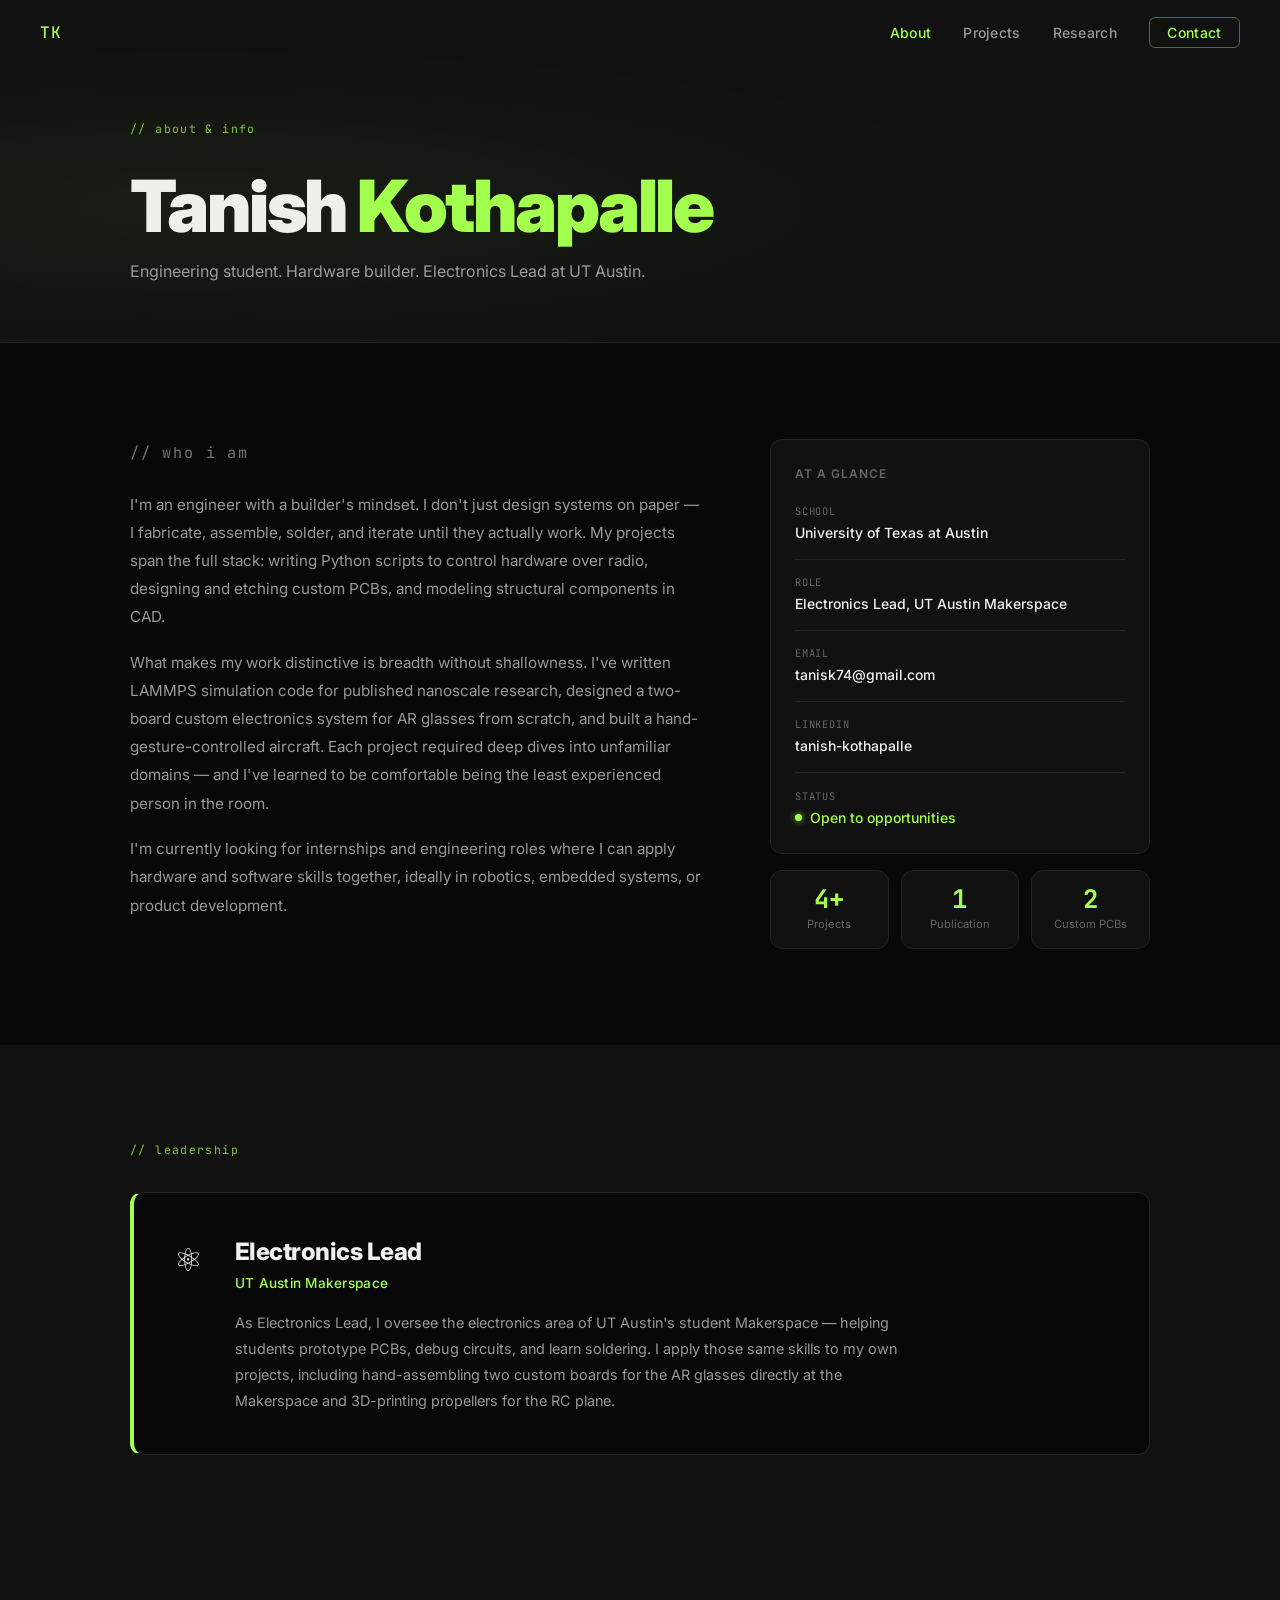
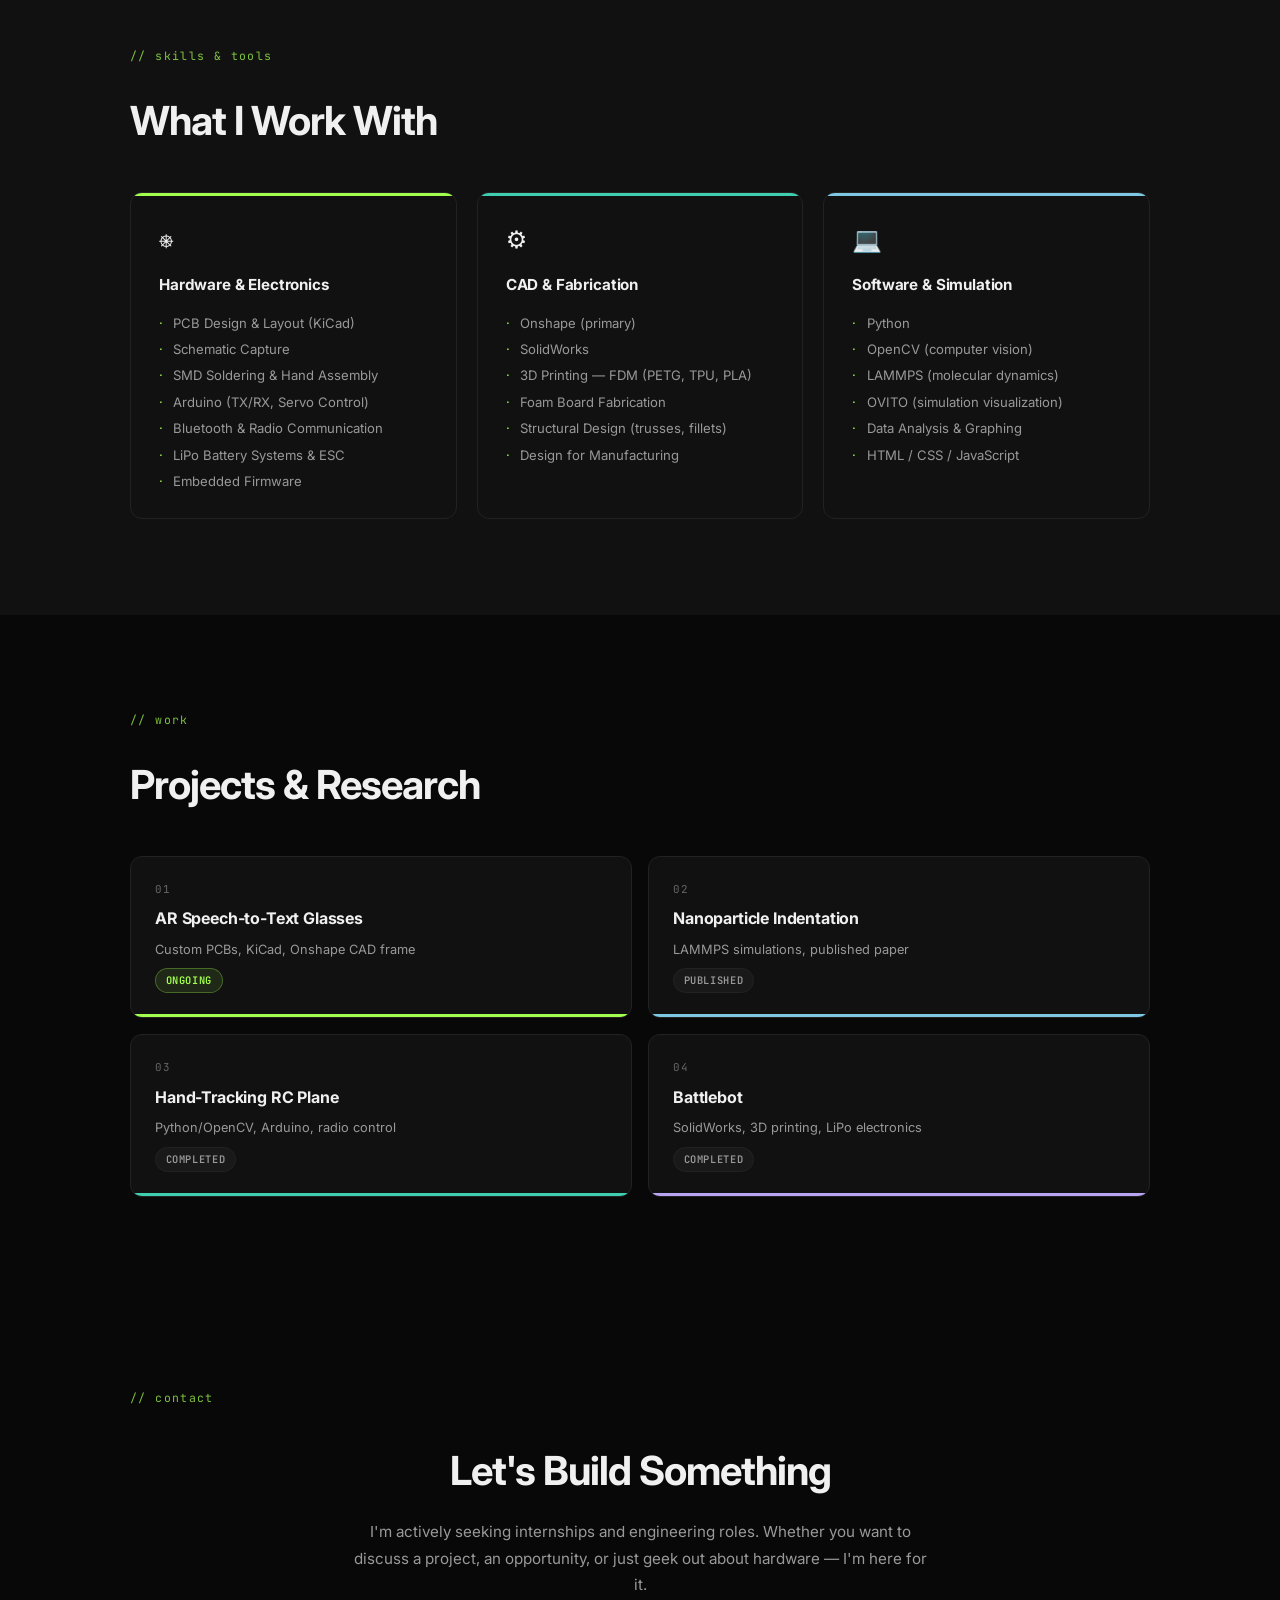
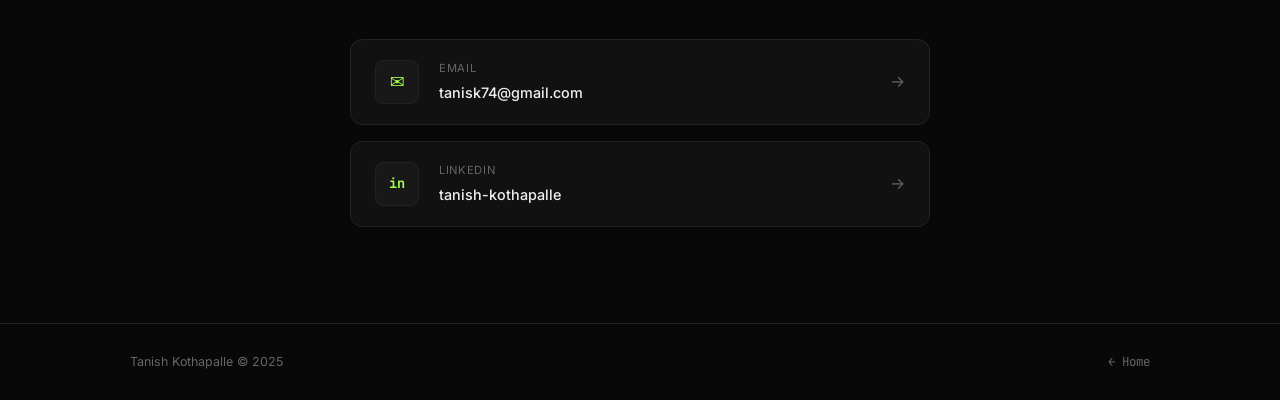
==== about.html @ 8d2b1517 "Add multi-page layout with images and dedicated project/research/about pages - index.html: landing h" ====
<!DOCTYPE html>
<html lang="en">
<head>
    <meta charset="UTF-8">
    <meta name="viewport" content="width=device-width, initial-scale=1.0">
    <title>About — Tanish Kothapalle</title>
    <link rel="stylesheet" href="styles.css">
    <link rel="preconnect" href="https://fonts.googleapis.com">
    <link rel="preconnect" href="https://fonts.gstatic.com" crossorigin>
    <link href="https://fonts.googleapis.com/css2?family=Inter:wght@300;400;500;600;700;900&family=JetBrains+Mono:wght@400;500&display=swap" rel="stylesheet">
</head>
<body>

    <div id="scroll-progress"></div>

    <nav id="nav">
        <a href="index.html" class="nav-logo">TK</a>
        <ul class="nav-links">
            <li><a href="about.html" class="nav-active">About</a></li>
            <li><a href="projects.html">Projects</a></li>
            <li><a href="research.html">Research</a></li>
            <li><a href="contact.html" class="nav-btn">Contact</a></li>
        </ul>
        <button class="hamburger" id="hamburger" aria-label="Toggle menu">
            <span></span><span></span><span></span>
        </button>
    </nav>

    <div class="mobile-menu" id="mobile-menu">
        <ul>
            <li><a href="about.html">About</a></li>
            <li><a href="projects.html">Projects</a></li>
            <li><a href="research.html">Research</a></li>
            <li><a href="contact.html">Contact</a></li>
        </ul>
    </div>

    <!-- ── PAGE HEADER ── -->
    <header class="page-header">
        <div class="container">
            <p class="section-label">// about &amp; info</p>
            <h1 class="page-title">Tanish <span class="accent">Kothapalle</span></h1>
            <p class="page-subtitle">Engineering student. Hardware builder. Electronics Lead at UT Austin.</p>
        </div>
    </header>

    <main>

        <!-- ── BIO ── -->
        <section class="section">
            <div class="container">
                <div class="about-layout">
                    <div class="about-bio reveal">
                        <p class="section-label">// who i am</p>
                        <p>I'm an engineer with a builder's mindset. I don't just design systems on paper — I fabricate, assemble, solder, and iterate until they actually work. My projects span the full stack: writing Python scripts to control hardware over radio, designing and etching custom PCBs, and modeling structural components in CAD.</p>
                        <p>What makes my work distinctive is breadth without shallowness. I've written LAMMPS simulation code for published nanoscale research, designed a two-board custom electronics system for AR glasses from scratch, and built a hand-gesture-controlled aircraft. Each project required deep dives into unfamiliar domains — and I've learned to be comfortable being the least experienced person in the room.</p>
                        <p>I'm currently looking for internships and engineering roles where I can apply hardware and software skills together, ideally in robotics, embedded systems, or product development.</p>
                    </div>
                    <div class="about-sidebar reveal">
                        <div class="info-card">
                            <h3>At a Glance</h3>
                            <ul class="info-list">
                                <li>
                                    <span class="il-label">School</span>
                                    <span class="il-val">University of Texas at Austin</span>
                                </li>
                                <li>
                                    <span class="il-label">Role</span>
                                    <span class="il-val">Electronics Lead, UT Austin Makerspace</span>
                                </li>
                                <li>
                                    <span class="il-label">Email</span>
                                    <span class="il-val"><a href="mailto:tanisk74@gmail.com">tanisk74@gmail.com</a></span>
                                </li>
                                <li>
                                    <span class="il-label">LinkedIn</span>
                                    <span class="il-val"><a href="https://www.linkedin.com/in/tanish-kothapalle" target="_blank" rel="noopener">tanish-kothapalle</a></span>
                                </li>
                                <li>
                                    <span class="il-label">Status</span>
                                    <span class="il-val il-status"><span class="blink-dot"></span> Open to opportunities</span>
                                </li>
                            </ul>
                        </div>
                        <div class="stat-row">
                            <div class="stat-mini">
                                <div class="stat-val">4+</div>
                                <div class="stat-key">Projects</div>
                            </div>
                            <div class="stat-mini">
                                <div class="stat-val">1</div>
                                <div class="stat-key">Publication</div>
                            </div>
                            <div class="stat-mini">
                                <div class="stat-val">2</div>
                                <div class="stat-key">Custom PCBs</div>
                            </div>
                        </div>
                    </div>
                </div>
            </div>
        </section>

        <!-- ── ROLE ── -->
        <section class="section role-section">
            <div class="container">
                <p class="section-label">// leadership</p>
                <div class="role-card reveal">
                    <div class="role-icon">&#9883;</div>
                    <div class="role-body">
                        <h2>Electronics Lead</h2>
                        <h3>UT Austin Makerspace</h3>
                        <p>As Electronics Lead, I oversee the electronics area of UT Austin's student Makerspace — helping students prototype PCBs, debug circuits, and learn soldering. I apply those same skills to my own projects, including hand-assembling two custom boards for the AR glasses directly at the Makerspace and 3D-printing propellers for the RC plane.</p>
                    </div>
                </div>
            </div>
        </section>

        <!-- ── SKILLS ── -->
        <section class="section skills-section">
            <div class="container">
                <p class="section-label">// skills &amp; tools</p>
                <h2 class="section-title reveal">What I Work With</h2>

                <div class="skills-cards reveal">

                    <div class="skill-card" data-accent="green">
                        <div class="sc-icon">&#9096;</div>
                        <h3>Hardware &amp; Electronics</h3>
                        <ul class="sc-list">
                            <li>PCB Design &amp; Layout (KiCad)</li>
                            <li>Schematic Capture</li>
                            <li>SMD Soldering &amp; Hand Assembly</li>
                            <li>Arduino (TX/RX, Servo Control)</li>
                            <li>Bluetooth &amp; Radio Communication</li>
                            <li>LiPo Battery Systems &amp; ESC</li>
                            <li>Embedded Firmware</li>
                        </ul>
                    </div>

                    <div class="skill-card" data-accent="teal">
                        <div class="sc-icon">&#9881;</div>
                        <h3>CAD &amp; Fabrication</h3>
                        <ul class="sc-list">
                            <li>Onshape (primary)</li>
                            <li>SolidWorks</li>
                            <li>3D Printing — FDM (PETG, TPU, PLA)</li>
                            <li>Foam Board Fabrication</li>
                            <li>Structural Design (trusses, fillets)</li>
                            <li>Design for Manufacturing</li>
                        </ul>
                    </div>

                    <div class="skill-card" data-accent="blue">
                        <div class="sc-icon">&#128187;</div>
                        <h3>Software &amp; Simulation</h3>
                        <ul class="sc-list">
                            <li>Python</li>
                            <li>OpenCV (computer vision)</li>
                            <li>LAMMPS (molecular dynamics)</li>
                            <li>OVITO (simulation visualization)</li>
                            <li>Data Analysis &amp; Graphing</li>
                            <li>HTML / CSS / JavaScript</li>
                        </ul>
                    </div>

                </div>
            </div>
        </section>

        <!-- ── PROJECTS SNAPSHOT ── -->
        <section class="section">
            <div class="container">
                <p class="section-label">// work</p>
                <h2 class="section-title reveal">Projects &amp; Research</h2>
                <div class="snapshot-grid">
                    <a href="projects.html#ar-glasses" class="snapshot-card reveal" data-accent="green">
                        <span class="sc-num">01</span>
                        <h4>AR Speech-to-Text Glasses</h4>
                        <p>Custom PCBs, KiCad, Onshape CAD frame</p>
                        <span class="sc-status ongoing">Ongoing</span>
                    </a>
                    <a href="research.html" class="snapshot-card reveal" data-accent="blue">
                        <span class="sc-num">02</span>
                        <h4>Nanoparticle Indentation</h4>
                        <p>LAMMPS simulations, published paper</p>
                        <span class="sc-status completed">Published</span>
                    </a>
                    <a href="projects.html#hand-tracking" class="snapshot-card reveal" data-accent="teal">
                        <span class="sc-num">03</span>
                        <h4>Hand-Tracking RC Plane</h4>
                        <p>Python/OpenCV, Arduino, radio control</p>
                        <span class="sc-status completed">Completed</span>
                    </a>
                    <a href="projects.html#battlebot" class="snapshot-card reveal" data-accent="purple">
                        <span class="sc-num">04</span>
                        <h4>Battlebot</h4>
                        <p>SolidWorks, 3D printing, LiPo electronics</p>
                        <span class="sc-status completed">Completed</span>
                    </a>
                </div>
            </div>
        </section>

        <!-- ── CONTACT ── -->
        <section class="section contact-section">
            <div class="container">
                <p class="section-label">// contact</p>
                <div class="contact-inner reveal">
                    <h2>Let's Build Something</h2>
                    <p>I'm actively seeking internships and engineering roles. Whether you want to discuss a project, an opportunity, or just geek out about hardware — I'm here for it.</p>
                    <div class="contact-options">
                        <a href="mailto:tanisk74@gmail.com" class="contact-item">
                            <span class="ci-icon">&#9993;</span>
                            <div class="ci-text">
                                <div class="ci-label">Email</div>
                                <div class="ci-val">tanisk74@gmail.com</div>
                            </div>
                            <span class="ci-arrow">&rarr;</span>
                        </a>
                        <a href="https://www.linkedin.com/in/tanish-kothapalle" target="_blank" rel="noopener" class="contact-item">
                            <span class="ci-icon ci-icon-li">in</span>
                            <div class="ci-text">
                                <div class="ci-label">LinkedIn</div>
                                <div class="ci-val">tanish-kothapalle</div>
                            </div>
                            <span class="ci-arrow">&rarr;</span>
                        </a>
                    </div>
                </div>
            </div>
        </section>

    </main>

    <footer>
        <div class="container footer-inner">
            <span>Tanish Kothapalle &copy; 2025</span>
            <a href="index.html" class="footer-home">&#8592; Home</a>
        </div>
    </footer>

    <script src="script.js"></script>
</body>
</html>
---- styles.css ----
/* ═══════════════════════════════════════
   RESET & BASE
═══════════════════════════════════════ */
*, *::before, *::after {
    box-sizing: border-box;
    margin: 0;
    padding: 0;
}

:root {
    --bg:        #080808;
    --surface:   #111111;
    --surface2:  #181818;
    --border:    #222222;
    --text:      #f0f0f0;
    --muted:     #666666;
    --muted2:    #999999;

    /* Project accent colors (match portfolio PDF) */
    --green:     #a3ff4e;
    --blue:      #7ec8e3;
    --teal:      #3ecfb0;
    --purple:    #b8a4f5;
    --accent:    #a3ff4e;

    --font:      'Inter', system-ui, sans-serif;
    --mono:      'JetBrains Mono', 'Courier New', monospace;
    --radius:    12px;
    --ease:      cubic-bezier(0.4, 0, 0.2, 1);
    --transition: 0.3s var(--ease);
}

html {
    scroll-behavior: smooth;
    -webkit-font-smoothing: antialiased;
}

body {
    font-family: var(--font);
    background: var(--bg);
    color: var(--text);
    line-height: 1.6;
    overflow-x: hidden;
}

a { text-decoration: none; }

/* Custom scrollbar */
::-webkit-scrollbar            { width: 3px; }
::-webkit-scrollbar-track      { background: var(--bg); }
::-webkit-scrollbar-thumb      { background: var(--accent); border-radius: 2px; }

/* ═══════════════════════════════════════
   SCROLL PROGRESS
═══════════════════════════════════════ */
#scroll-progress {
    position: fixed;
    top: 0; left: 0;
    height: 2px;
    background: var(--accent);
    width: 0%;
    z-index: 9999;
    transition: width 0.1s linear;
    box-shadow: 0 0 8px rgba(163, 255, 78, 0.6);
}

/* ═══════════════════════════════════════
   NAVIGATION
═══════════════════════════════════════ */
#nav {
    position: fixed;
    top: 0; left: 0; right: 0;
    z-index: 500;
    display: flex;
    align-items: center;
    justify-content: space-between;
    padding: 1.25rem 2.5rem;
    transition: background var(--transition), border-color var(--transition);
}

#nav.scrolled {
    background: rgba(8, 8, 8, 0.88);
    backdrop-filter: blur(14px);
    -webkit-backdrop-filter: blur(14px);
    border-bottom: 1px solid var(--border);
}

.nav-logo {
    font-family: var(--mono);
    font-size: 1rem;
    font-weight: 500;
    color: var(--accent);
    letter-spacing: 0.06em;
}

.nav-links {
    display: flex;
    list-style: none;
    gap: 2rem;
    align-items: center;
}

.nav-links a {
    color: var(--muted2);
    font-size: 0.875rem;
    font-weight: 500;
    letter-spacing: 0.02em;
    transition: color var(--transition);
}

.nav-links a:hover { color: var(--text); }

.nav-links .nav-btn {
    color: var(--accent);
    border: 1px solid rgba(163, 255, 78, 0.4);
    padding: 0.4rem 1.1rem;
    border-radius: 6px;
    transition: all var(--transition);
}

.nav-links .nav-btn:hover {
    background: var(--accent);
    color: var(--bg);
    border-color: var(--accent);
}

.hamburger {
    display: none;
    flex-direction: column;
    gap: 5px;
    background: none;
    border: none;
    cursor: pointer;
    padding: 4px;
    transition: transform var(--transition);
}

.hamburger span {
    display: block;
    width: 22px;
    height: 2px;
    background: var(--text);
    border-radius: 1px;
    transition: all var(--transition);
}

/* ── Mobile Menu ── */
.mobile-menu {
    position: fixed;
    top: 0; right: -100%;
    width: 260px;
    height: 100vh;
    background: var(--surface);
    border-left: 1px solid var(--border);
    z-index: 400;
    padding: 5rem 2rem 2rem;
    transition: right 0.4s var(--ease);
}

.mobile-menu.open { right: 0; }

.mobile-menu ul { list-style: none; }

.mobile-menu li { border-bottom: 1px solid var(--border); }

.mobile-menu a {
    display: block;
    padding: 1.2rem 0;
    color: var(--text);
    font-size: 1.05rem;
    font-weight: 500;
    transition: color var(--transition);
}

.mobile-menu a:hover { color: var(--accent); }

/* ═══════════════════════════════════════
   HERO
═══════════════════════════════════════ */
#hero {
    position: relative;
    height: 100vh;
    min-height: 620px;
    display: flex;
    align-items: center;
    overflow: hidden;
}

#canvas {
    position: absolute;
    inset: 0;
    z-index: 0;
    pointer-events: none;
}

.hero-inner {
    position: relative;
    z-index: 1;
    padding: 0 2.5rem;
    max-width: 960px;
    width: 100%;
    margin: 0 auto;
}

.hero-tag {
    display: inline-flex;
    align-items: center;
    gap: 0.6rem;
    font-family: var(--mono);
    font-size: 0.75rem;
    color: var(--muted2);
    margin-bottom: 1.5rem;
    letter-spacing: 0.06em;
}

.blink-dot {
    width: 7px;
    height: 7px;
    background: var(--accent);
    border-radius: 50%;
    animation: blink 2s ease-in-out infinite;
    flex-shrink: 0;
    box-shadow: 0 0 6px rgba(163, 255, 78, 0.8);
}

@keyframes blink {
    0%, 100% { opacity: 1; }
    50%       { opacity: 0.15; }
}

.hero-name {
    font-size: clamp(3rem, 9vw, 7rem);
    font-weight: 900;
    line-height: 0.93;
    letter-spacing: -0.035em;
    margin-bottom: 1.5rem;
    cursor: default;
}

.name-first {
    display: block;
    color: var(--text);
    transition: color var(--transition);
}

.name-last {
    display: block;
    color: var(--accent);
}

.hero-name:hover .name-first {
    animation: glitch 0.4s var(--ease);
}

@keyframes glitch {
    0%   { transform: translate(0, 0); }
    15%  { transform: translate(-3px, 2px); }
    30%  { transform: translate(3px, -2px); }
    45%  { transform: translate(-2px, 1px); }
    60%  { transform: translate(2px, -1px); }
    75%  { transform: translate(-1px, 1px); }
    100% { transform: translate(0, 0); }
}

.hero-typed {
    font-family: var(--mono);
    font-size: clamp(0.85rem, 2vw, 1.05rem);
    color: var(--muted2);
    margin-bottom: 2.5rem;
    min-height: 1.6em;
}

.type-cursor {
    color: var(--accent);
    animation: blink-cursor 0.75s step-end infinite;
}

@keyframes blink-cursor {
    0%, 100% { opacity: 1; }
    50%       { opacity: 0; }
}

.hero-actions {
    display: flex;
    gap: 1rem;
    flex-wrap: wrap;
    margin-bottom: 2rem;
}

.btn-primary {
    background: var(--accent);
    color: var(--bg);
    padding: 0.75rem 1.8rem;
    border-radius: 8px;
    font-weight: 700;
    font-size: 0.875rem;
    letter-spacing: 0.02em;
    transition: all var(--transition);
    display: inline-block;
}

.btn-primary:hover {
    background: #b8ff6e;
    transform: translateY(-2px);
    box-shadow: 0 8px 32px rgba(163, 255, 78, 0.35);
}

.btn-ghost {
    border: 1px solid var(--border);
    color: var(--text);
    padding: 0.75rem 1.8rem;
    border-radius: 8px;
    font-weight: 500;
    font-size: 0.875rem;
    transition: all var(--transition);
    display: inline-block;
}

.btn-ghost:hover {
    border-color: var(--muted2);
    transform: translateY(-2px);
}

.hero-meta {
    display: flex;
    gap: 0.75rem;
    align-items: center;
    font-size: 0.8rem;
    color: var(--muted);
}

.hero-meta a {
    color: var(--muted);
    transition: color var(--transition);
}

.hero-meta a:hover { color: var(--text); }

.meta-dot { user-select: none; }

/* Scroll hint */
.scroll-indicator {
    position: absolute;
    bottom: 2.5rem;
    left: 50%;
    transform: translateX(-50%);
    display: flex;
    flex-direction: column;
    align-items: center;
    gap: 0.5rem;
    font-size: 0.65rem;
    color: var(--muted);
    letter-spacing: 0.12em;
    text-transform: uppercase;
    font-family: var(--mono);
    z-index: 1;
}

.scroll-track {
    width: 1px;
    height: 44px;
    background: linear-gradient(to bottom, var(--accent) 0%, transparent 100%);
    animation: scroll-pulse 2.2s ease-in-out infinite;
    transform-origin: top;
}

@keyframes scroll-pulse {
    0%, 100% { opacity: 0.3; transform: scaleY(0.4); }
    50%       { opacity: 1;   transform: scaleY(1);   }
}

/* ═══════════════════════════════════════
   SECTION SHARED
═══════════════════════════════════════ */
.section { padding: 6rem 0; }

.container {
    max-width: 1100px;
    margin: 0 auto;
    padding: 0 2.5rem;
}

.section-label {
    font-family: var(--mono);
    font-size: 0.72rem;
    color: var(--accent);
    letter-spacing: 0.12em;
    margin-bottom: 2rem;
    opacity: 0.75;
}

.section-title {
    font-size: clamp(1.75rem, 4vw, 2.5rem);
    font-weight: 700;
    letter-spacing: -0.025em;
    margin-bottom: 3rem;
    line-height: 1.15;
}

/* ═══════════════════════════════════════
   ABOUT
═══════════════════════════════════════ */
.about-layout {
    display: grid;
    grid-template-columns: 1fr 1fr;
    gap: 4rem;
    align-items: start;
}

.about-text h2 {
    font-size: clamp(1.5rem, 3vw, 2.1rem);
    font-weight: 700;
    line-height: 1.25;
    letter-spacing: -0.025em;
    margin-bottom: 1.5rem;
}

.about-text h2 em {
    font-style: normal;
    color: var(--accent);
}

.about-text p {
    color: var(--muted2);
    line-height: 1.8;
    margin-bottom: 1rem;
    font-size: 0.95rem;
}

.about-text strong { color: var(--text); font-weight: 600; }

.stats-grid {
    display: grid;
    grid-template-columns: 1fr 1fr;
    gap: 1rem;
}

.stat {
    background: var(--surface);
    border: 1px solid var(--border);
    border-radius: var(--radius);
    padding: 1.5rem;
    transition: border-color var(--transition), transform var(--transition);
}

.stat:hover {
    border-color: rgba(163, 255, 78, 0.5);
    transform: translateY(-3px);
}

.stat-val {
    font-family: var(--mono);
    font-size: 2.2rem;
    font-weight: 700;
    color: var(--accent);
    line-height: 1;
    margin-bottom: 0.5rem;
}

.stat-key {
    font-size: 0.78rem;
    color: var(--muted);
    line-height: 1.4;
}

/* ═══════════════════════════════════════
   PROJECTS
═══════════════════════════════════════ */
.projects-list {
    display: flex;
    flex-direction: column;
    gap: 1.25rem;
}

.project-card {
    position: relative;
    background: var(--surface);
    border: 1px solid var(--border);
    border-radius: var(--radius);
    overflow: hidden;
    transition: border-color var(--transition), transform var(--transition), box-shadow var(--transition);
}

.project-card:hover { transform: translateY(-4px); }

/* Per-accent hover glow */
[data-accent="green"]:hover { border-color: var(--green);  box-shadow: 0 10px 40px rgba(163, 255, 78, 0.08); }
[data-accent="blue"]:hover  { border-color: var(--blue);   box-shadow: 0 10px 40px rgba(126, 200, 227, 0.08); }
[data-accent="teal"]:hover  { border-color: var(--teal);   box-shadow: 0 10px 40px rgba(62, 207, 176, 0.08); }
[data-accent="purple"]:hover{ border-color: var(--purple); box-shadow: 0 10px 40px rgba(184, 164, 245, 0.08); }

/* Left accent bar */
.card-accent-bar {
    position: absolute;
    top: 0; left: 0;
    width: 4px;
    height: 100%;
    border-radius: 0 2px 2px 0;
}

[data-accent="green"]  .card-accent-bar { background: var(--green); }
[data-accent="blue"]   .card-accent-bar { background: var(--blue);  }
[data-accent="teal"]   .card-accent-bar { background: var(--teal);  }
[data-accent="purple"] .card-accent-bar { background: var(--purple);}

.card-body {
    padding: 1.75rem 2rem 1.75rem 2.5rem;
}

.card-top {
    display: flex;
    justify-content: space-between;
    align-items: center;
    margin-bottom: 0.6rem;
}

.card-num {
    font-family: var(--mono);
    font-size: 0.7rem;
    color: var(--muted);
    letter-spacing: 0.1em;
}

.card-badge {
    font-size: 0.65rem;
    font-weight: 600;
    padding: 0.2rem 0.7rem;
    border-radius: 100px;
    text-transform: uppercase;
    letter-spacing: 0.06em;
}

.card-badge.ongoing {
    background: rgba(163, 255, 78, 0.1);
    color: var(--green);
    border: 1px solid rgba(163, 255, 78, 0.3);
}

.card-badge.completed {
    background: rgba(100, 100, 100, 0.1);
    color: var(--muted2);
    border: 1px solid var(--border);
}

.card-category {
    font-size: 0.72rem;
    color: var(--muted);
    margin-bottom: 0.4rem;
    letter-spacing: 0.04em;
}

.card-title {
    font-size: clamp(1.15rem, 2.5vw, 1.5rem);
    font-weight: 700;
    letter-spacing: -0.02em;
    line-height: 1.2;
    margin-bottom: 0.75rem;
}

.card-desc {
    font-size: 0.9rem;
    color: var(--muted2);
    line-height: 1.75;
    margin-bottom: 1.25rem;
}

.card-desc strong { color: var(--text); }

/* ── Expandable detail panel ── */
.card-expandable {
    overflow: hidden;
    max-height: 0;
    transition: max-height 0.55s var(--ease);
}

.card-expandable.open { max-height: 800px; }

.card-details {
    display: grid;
    grid-template-columns: 1fr 1fr;
    gap: 2rem;
    padding: 1.5rem 0 1rem;
    border-top: 1px solid var(--border);
    margin-bottom: 0.75rem;
}

.detail-group h4 {
    font-size: 0.7rem;
    font-weight: 600;
    color: var(--muted);
    text-transform: uppercase;
    letter-spacing: 0.08em;
    margin-bottom: 0.75rem;
}

.detail-group ul {
    list-style: none;
    display: flex;
    flex-direction: column;
    gap: 0.5rem;
}

.detail-group li {
    position: relative;
    padding-left: 1.1rem;
    font-size: 0.85rem;
    color: var(--muted2);
    line-height: 1.55;
}

.detail-group li::before {
    content: '→';
    position: absolute;
    left: 0;
    font-size: 0.75rem;
}

[data-accent="green"]  .detail-group li::before { color: var(--green); }
[data-accent="blue"]   .detail-group li::before { color: var(--blue);  }
[data-accent="teal"]   .detail-group li::before { color: var(--teal);  }
[data-accent="purple"] .detail-group li::before { color: var(--purple);}

.detail-group p {
    font-size: 0.85rem;
    color: var(--muted2);
    line-height: 1.7;
}

.detail-group em {
    font-style: italic;
    color: var(--text);
}

/* Card footer */
.card-footer {
    display: flex;
    align-items: center;
    justify-content: space-between;
    flex-wrap: wrap;
    gap: 0.75rem;
}

.card-tags {
    display: flex;
    flex-wrap: wrap;
    gap: 0.4rem;
}

.card-tags span {
    font-family: var(--mono);
    font-size: 0.68rem;
    color: var(--muted);
    background: var(--surface2);
    border: 1px solid var(--border);
    padding: 0.2rem 0.55rem;
    border-radius: 4px;
    letter-spacing: 0.02em;
}

.expand-btn {
    background: none;
    border: 1px solid var(--border);
    color: var(--muted);
    padding: 0.35rem 0.9rem;
    border-radius: 6px;
    font-size: 0.75rem;
    font-family: var(--mono);
    cursor: pointer;
    transition: all var(--transition);
    white-space: nowrap;
    flex-shrink: 0;
}

.expand-btn:hover {
    color: var(--text);
    border-color: var(--muted2);
}

.expand-btn.active {
    color: var(--accent);
    border-color: var(--accent);
}

/* ═══════════════════════════════════════
   SKILLS
═══════════════════════════════════════ */
.skills-section { background: var(--surface); }

.skills-layout {
    display: flex;
    flex-direction: column;
    gap: 2.5rem;
}

.skill-group h3 {
    font-size: 0.8rem;
    font-weight: 600;
    color: var(--muted);
    text-transform: uppercase;
    letter-spacing: 0.08em;
    margin-bottom: 1rem;
}

.tag-cloud {
    display: flex;
    flex-wrap: wrap;
    gap: 0.5rem;
}

.tag {
    font-size: 0.85rem;
    color: var(--text);
    background: var(--bg);
    border: 1px solid var(--border);
    padding: 0.45rem 1rem;
    border-radius: 6px;
    transition: all var(--transition);
    cursor: default;
}

.tag:hover {
    border-color: var(--accent);
    color: var(--accent);
    transform: translateY(-2px);
    box-shadow: 0 4px 12px rgba(163, 255, 78, 0.12);
}

/* ═══════════════════════════════════════
   CONTACT
═══════════════════════════════════════ */
.contact-section { background: var(--bg); }

.contact-inner {
    max-width: 580px;
    text-align: center;
    margin: 0 auto;
}

.contact-inner h2 {
    font-size: clamp(1.75rem, 4vw, 2.5rem);
    font-weight: 700;
    letter-spacing: -0.025em;
    margin-bottom: 1rem;
}

.contact-inner p {
    color: var(--muted2);
    line-height: 1.75;
    margin-bottom: 2.5rem;
    font-size: 0.95rem;
}

.contact-options {
    display: flex;
    flex-direction: column;
    gap: 1rem;
    text-align: left;
}

.contact-item {
    display: flex;
    align-items: center;
    gap: 1.25rem;
    background: var(--surface);
    border: 1px solid var(--border);
    border-radius: var(--radius);
    padding: 1.25rem 1.5rem;
    color: var(--text);
    transition: all var(--transition);
}

.contact-item:hover {
    border-color: var(--accent);
    transform: translateY(-3px);
    box-shadow: 0 10px 30px rgba(163, 255, 78, 0.1);
}

.ci-icon {
    width: 44px;
    height: 44px;
    display: flex;
    align-items: center;
    justify-content: center;
    background: var(--surface2);
    border: 1px solid var(--border);
    border-radius: 8px;
    font-size: 1.1rem;
    color: var(--accent);
    flex-shrink: 0;
}

.ci-icon-li {
    font-family: var(--mono);
    font-size: 0.85rem;
    font-weight: 700;
}

.ci-text { flex: 1; min-width: 0; }

.ci-label {
    font-size: 0.7rem;
    color: var(--muted);
    text-transform: uppercase;
    letter-spacing: 0.06em;
    margin-bottom: 0.2rem;
}

.ci-val {
    font-size: 0.9rem;
    font-weight: 500;
    white-space: nowrap;
    overflow: hidden;
    text-overflow: ellipsis;
}

.ci-arrow {
    color: var(--muted);
    font-size: 1rem;
    transition: transform var(--transition), color var(--transition);
}

.contact-item:hover .ci-arrow {
    transform: translateX(5px);
    color: var(--accent);
}

/* ═══════════════════════════════════════
   FOOTER
═══════════════════════════════════════ */
footer {
    padding: 1.75rem 0;
    border-top: 1px solid var(--border);
}

.footer-inner {
    display: flex;
    justify-content: space-between;
    align-items: center;
}

footer span {
    font-size: 0.78rem;
    color: var(--muted);
}

/* ═══════════════════════════════════════
   CONTACT PAGE (contact.html)
═══════════════════════════════════════ */
.contact-page {
    min-height: calc(100vh - 160px);
    display: flex;
    align-items: center;
    padding: 8rem 0 4rem;
}

.contact-page h1 {
    font-size: clamp(2.5rem, 7vw, 4.5rem);
    font-weight: 900;
    letter-spacing: -0.035em;
    margin-bottom: 1rem;
    color: var(--accent);
}

.contact-page-sub {
    color: var(--muted2);
    font-size: 1rem;
    line-height: 1.75;
    margin-bottom: 3rem;
    max-width: 480px;
}

.back-link {
    display: inline-block;
    margin-top: 2rem;
    color: var(--muted);
    font-size: 0.83rem;
    font-family: var(--mono);
    transition: color var(--transition);
}

.back-link:hover { color: var(--accent); }

/* ═══════════════════════════════════════
   SCROLL REVEAL
═══════════════════════════════════════ */
.reveal {
    opacity: 0;
    transform: translateY(28px);
    transition: opacity 0.65s var(--ease), transform 0.65s var(--ease);
}

.reveal.visible {
    opacity: 1;
    transform: translateY(0);
}

/* Staggered reveals for child elements */
.stats-grid .stat:nth-child(1) { transition-delay: 0.05s; }
.stats-grid .stat:nth-child(2) { transition-delay: 0.1s; }
.stats-grid .stat:nth-child(3) { transition-delay: 0.15s; }
.stats-grid .stat:nth-child(4) { transition-delay: 0.2s; }

/* ═══════════════════════════════════════
   RESPONSIVE
═══════════════════════════════════════ */
@media (max-width: 768px) {
    .nav-links    { display: none; }
    .hamburger    { display: flex; }

    #nav { padding: 1rem 1.5rem; }

    .hero-inner   { padding: 0 1.5rem; }
    .container    { padding: 0 1.5rem; }
    .section      { padding: 4rem 0; }

    .about-layout { grid-template-columns: 1fr; gap: 2.5rem; }
    .stats-grid   { grid-template-columns: 1fr 1fr; }

    .card-details { grid-template-columns: 1fr; }
    .card-body    { padding: 1.5rem 1.25rem 1.5rem 1.75rem; }

    .footer-inner { flex-direction: column; gap: 0.5rem; text-align: center; }

    .scroll-indicator { display: none; }
}

@media (max-width: 480px) {
    .hero-name    { font-size: clamp(2.5rem, 12vw, 3.5rem); }
    .hero-actions { flex-direction: column; }
    .btn-primary, .btn-ghost { text-align: center; }

    .card-footer  { flex-direction: column; align-items: flex-start; }
    .expand-btn   { align-self: flex-end; }
}

/* ═══════════════════════════════════════
   NAV — ACTIVE LINK
═══════════════════════════════════════ */
.nav-active {
    color: var(--accent) !important;
}

/* ═══════════════════════════════════════
   ACCENT COLOR UTILITIES
═══════════════════════════════════════ */
.accent       { color: var(--accent); }
.accent-blue  { color: var(--blue);   }
.accent-teal  { color: var(--teal);   }
.accent-purple{ color: var(--purple); }

/* ═══════════════════════════════════════
   PAGE HEADER (sub-pages)
═══════════════════════════════════════ */
.page-header {
    padding: 7.5rem 0 3.5rem;
    background: var(--surface);
    border-bottom: 1px solid var(--border);
    position: relative;
    overflow: hidden;
}

.page-header::before {
    content: '';
    position: absolute;
    inset: 0;
    background: radial-gradient(ellipse at 15% 60%, rgba(163, 255, 78, 0.05) 0%, transparent 55%);
    pointer-events: none;
}

.page-header--blue::before {
    background: radial-gradient(ellipse at 15% 60%, rgba(126, 200, 227, 0.06) 0%, transparent 55%);
}

.page-title {
    font-size: clamp(2.5rem, 6vw, 4.5rem);
    font-weight: 900;
    letter-spacing: -0.035em;
    line-height: 1;
    margin-bottom: 1rem;
}

.page-subtitle {
    font-size: 1rem;
    color: var(--muted2);
    line-height: 1.7;
    max-width: 560px;
}

/* ═══════════════════════════════════════
   INDEX — EXPLORE CARDS
═══════════════════════════════════════ */
.explore-section { background: var(--surface); }

.explore-grid {
    display: grid;
    grid-template-columns: repeat(3, 1fr);
    gap: 1.25rem;
}

.explore-card {
    position: relative;
    background: var(--bg);
    border: 1px solid var(--border);
    border-radius: var(--radius);
    padding: 2rem;
    display: flex;
    flex-direction: column;
    gap: 0.75rem;
    color: var(--text);
    transition: all var(--transition);
    overflow: hidden;
}

.explore-card::before {
    content: '';
    position: absolute;
    top: 0; left: 0; right: 0;
    height: 3px;
}

[data-accent="green"].explore-card::before  { background: var(--green);  }
[data-accent="blue"].explore-card::before   { background: var(--blue);   }
[data-accent="teal"].explore-card::before   { background: var(--teal);   }
[data-accent="purple"].explore-card::before { background: var(--purple); }

.explore-card:hover {
    transform: translateY(-5px);
    border-color: var(--border);
}

[data-accent="green"].explore-card:hover  { box-shadow: 0 12px 40px rgba(163, 255, 78, 0.1); }
[data-accent="blue"].explore-card:hover   { box-shadow: 0 12px 40px rgba(126, 200, 227, 0.1); }
[data-accent="teal"].explore-card:hover   { box-shadow: 0 12px 40px rgba(62, 207, 176, 0.1); }

.ec-num {
    font-family: var(--mono);
    font-size: 0.65rem;
    color: var(--muted);
    letter-spacing: 0.1em;
}

.explore-card h3 {
    font-size: 1.25rem;
    font-weight: 700;
    letter-spacing: -0.02em;
}

.explore-card p {
    font-size: 0.875rem;
    color: var(--muted2);
    line-height: 1.65;
    flex: 1;
}

.ec-tags {
    display: flex;
    flex-wrap: wrap;
    gap: 0.4rem;
    margin-top: 0.25rem;
}

.ec-tags span {
    font-family: var(--mono);
    font-size: 0.65rem;
    color: var(--muted);
    background: var(--surface);
    border: 1px solid var(--border);
    padding: 0.2rem 0.5rem;
    border-radius: 4px;
}

.ec-arrow {
    font-size: 1.1rem;
    color: var(--muted);
    transition: transform var(--transition), color var(--transition);
    align-self: flex-end;
    margin-top: 0.5rem;
}

.explore-card:hover .ec-arrow {
    transform: translateX(5px);
    color: var(--accent);
}

/* ═══════════════════════════════════════
   INDEX — SKILLS STRIP
═══════════════════════════════════════ */
.skills-strip {
    background: var(--bg);
    border-top: 1px solid var(--border);
    border-bottom: 1px solid var(--border);
    overflow: hidden;
    padding: 1.1rem 0;
}

.strip-inner {
    display: flex;
    gap: 1.5rem;
    align-items: center;
    padding: 0 2.5rem;
    flex-wrap: wrap;
    justify-content: center;
}

.strip-inner span {
    font-family: var(--mono);
    font-size: 0.78rem;
    color: var(--muted);
    white-space: nowrap;
    letter-spacing: 0.04em;
}

.strip-inner .dot {
    color: var(--border);
    user-select: none;
}

/* ═══════════════════════════════════════
   INDEX — CONTACT STRIP
═══════════════════════════════════════ */
.contact-strip {
    padding: 4rem 0;
    background: var(--surface);
    border-top: 1px solid var(--border);
}

.cs-inner {
    display: flex;
    align-items: center;
    justify-content: space-between;
    gap: 2rem;
    flex-wrap: wrap;
}

.cs-inner p {
    font-size: clamp(1rem, 2vw, 1.4rem);
    font-weight: 600;
    color: var(--text);
    letter-spacing: -0.01em;
}

.cs-links {
    display: flex;
    gap: 1rem;
    flex-wrap: wrap;
}

/* ═══════════════════════════════════════
   PROJECT PAGES — SHARED
═══════════════════════════════════════ */
.proj-header { margin-bottom: 2.5rem; }

.proj-meta {
    display: flex;
    align-items: center;
    gap: 0.75rem;
    margin-bottom: 0.75rem;
    flex-wrap: wrap;
}

.proj-num {
    font-family: var(--mono);
    font-size: 0.75rem;
    font-weight: 700;
    letter-spacing: 0.08em;
}

.proj-type {
    font-size: 0.75rem;
    color: var(--muted);
    letter-spacing: 0.04em;
}

.badge {
    font-size: 0.65rem;
    font-weight: 600;
    padding: 0.2rem 0.7rem;
    border-radius: 100px;
    text-transform: uppercase;
    letter-spacing: 0.06em;
}

.badge.ongoing {
    background: rgba(163, 255, 78, 0.1);
    color: var(--green);
    border: 1px solid rgba(163, 255, 78, 0.3);
}

.badge.completed {
    background: rgba(100, 100, 100, 0.1);
    color: var(--muted2);
    border: 1px solid var(--border);
}

.proj-title {
    font-size: clamp(1.75rem, 4vw, 3rem);
    font-weight: 800;
    letter-spacing: -0.03em;
    line-height: 1.1;
    margin-bottom: 1rem;
}

.proj-lead {
    font-size: 1rem;
    color: var(--muted2);
    line-height: 1.8;
    max-width: 760px;
    margin-bottom: 1.25rem;
}

.proj-tech-strip {
    display: flex;
    flex-wrap: wrap;
    gap: 0.5rem;
}

.proj-tech-strip span {
    font-family: var(--mono);
    font-size: 0.72rem;
    color: var(--muted);
    background: var(--surface2);
    border: 1px solid var(--border);
    padding: 0.25rem 0.65rem;
    border-radius: 4px;
}

/* ═══════════════════════════════════════
   IMAGE GRIDS & WRAPS
═══════════════════════════════════════ */
.img-grid-1,
.img-grid-2,
.img-grid-3 {
    gap: 1rem;
    margin-bottom: 1.5rem;
}

.img-grid-1 { display: block; }

.img-grid-2 {
    display: grid;
    grid-template-columns: 1fr 1fr;
}

.img-grid-3 {
    display: grid;
    grid-template-columns: repeat(3, 1fr);
}

.img-wrap {
    background: var(--surface2);
    border: 1px solid var(--border);
    border-radius: var(--radius);
    overflow: hidden;
    min-height: 220px;
    display: flex;
    flex-direction: column;
    position: relative;
}

.img-wrap--code { min-height: 300px; }

.img-wrap img {
    width: 100%;
    flex: 1;
    object-fit: cover;
    display: block;
    transition: transform 0.4s var(--ease);
}

.img-wrap:hover img { transform: scale(1.02); }

figcaption {
    padding: 0.6rem 0.9rem;
    font-size: 0.72rem;
    color: var(--muted);
    font-family: var(--mono);
    border-top: 1px solid var(--border);
    background: var(--surface);
    line-height: 1.5;
}

/* Image placeholder shown by JS when image fails to load */
.img-placeholder {
    flex: 1;
    display: flex;
    align-items: center;
    justify-content: center;
    color: var(--muted);
    font-family: var(--mono);
    font-size: 0.75rem;
    letter-spacing: 0.06em;
    text-align: center;
    padding: 2rem;
    min-height: 180px;
}

.img-placeholder::before {
    content: '[ ';
}

.img-placeholder::after {
    content: ' ]';
}

/* ═══════════════════════════════════════
   PROJECT DETAIL PANELS
═══════════════════════════════════════ */
.proj-details {
    display: grid;
    grid-template-columns: 1fr 1fr;
    gap: 3rem;
    padding: 2rem;
    background: var(--surface);
    border: 1px solid var(--border);
    border-radius: var(--radius);
    margin-top: 0.5rem;
}

.detail-col h3 {
    font-size: 0.75rem;
    font-weight: 600;
    color: var(--muted);
    text-transform: uppercase;
    letter-spacing: 0.08em;
    margin-bottom: 0.9rem;
}

.detail-col p {
    font-size: 0.875rem;
    color: var(--muted2);
    line-height: 1.75;
}

.detail-list {
    list-style: none;
    display: flex;
    flex-direction: column;
    gap: 0.6rem;
}

.detail-list li {
    position: relative;
    padding-left: 1.1rem;
    font-size: 0.875rem;
    color: var(--muted2);
    line-height: 1.55;
}

.detail-list li::before {
    content: '→';
    position: absolute;
    left: 0;
    color: var(--accent);
    font-size: 0.75rem;
    top: 0.05em;
}

.proj-divider {
    height: 1px;
    background: var(--border);
    margin: 0 2.5rem;
}

/* ═══════════════════════════════════════
   PAGE BOTTOM NAV STRIP
═══════════════════════════════════════ */
.page-nav-strip {
    padding: 2.5rem 0;
    border-top: 1px solid var(--border);
    background: var(--surface);
}

.pns-link {
    display: flex;
    flex-direction: column;
    gap: 0.25rem;
    color: var(--text);
    transition: color var(--transition);
}

.pns-link:hover { color: var(--accent); }

.pns-label {
    font-family: var(--mono);
    font-size: 0.7rem;
    color: var(--muted);
    text-transform: uppercase;
    letter-spacing: 0.08em;
}

.pns-title {
    font-size: 1.25rem;
    font-weight: 700;
    letter-spacing: -0.01em;
}

.footer-home {
    font-family: var(--mono);
    font-size: 0.78rem;
    color: var(--muted);
    transition: color var(--transition);
}

.footer-home:hover { color: var(--accent); }

/* ═══════════════════════════════════════
   RESEARCH — PUBLICATION CALLOUT
═══════════════════════════════════════ */
.pub-callout {
    display: flex;
    align-items: center;
    gap: 1.25rem;
    background: var(--surface);
    border: 1px solid var(--border);
    border-left: 4px solid var(--blue);
    border-radius: var(--radius);
    padding: 1.5rem;
    margin-bottom: 3rem;
}

.pub-icon {
    font-size: 1.75rem;
    flex-shrink: 0;
}

.pub-text { flex: 1; }

.pub-label {
    font-family: var(--mono);
    font-size: 0.68rem;
    color: var(--blue);
    text-transform: uppercase;
    letter-spacing: 0.08em;
    margin-bottom: 0.3rem;
}

.pub-title {
    font-size: 1rem;
    font-weight: 600;
    font-style: italic;
    line-height: 1.4;
}

.pub-badge {
    font-family: var(--mono);
    font-size: 0.68rem;
    color: var(--blue);
    border: 1px solid rgba(126, 200, 227, 0.4);
    background: rgba(126, 200, 227, 0.08);
    padding: 0.3rem 0.8rem;
    border-radius: 100px;
    white-space: nowrap;
    letter-spacing: 0.05em;
    text-transform: uppercase;
}

/* ═══════════════════════════════════════
   RESEARCH — SECTION SUB-HEADER
═══════════════════════════════════════ */
.section-sub {
    margin-bottom: 1rem;
}

.sub-title {
    font-size: 1.1rem;
    font-weight: 700;
    letter-spacing: -0.01em;
    margin-bottom: 0.4rem;
}

.sub-desc {
    font-size: 0.9rem;
    color: var(--muted2);
    line-height: 1.7;
    max-width: 680px;
}

/* ═══════════════════════════════════════
   RESEARCH — METHODOLOGY STEPS
═══════════════════════════════════════ */
.method-grid {
    display: grid;
    grid-template-columns: repeat(4, 1fr);
    gap: 1rem;
    margin-bottom: 3rem;
}

.method-step {
    background: var(--surface);
    border: 1px solid var(--border);
    border-radius: var(--radius);
    padding: 1.5rem;
}

.ms-num {
    font-family: var(--mono);
    font-size: 0.7rem;
    color: var(--blue);
    letter-spacing: 0.1em;
    margin-bottom: 0.75rem;
}

.method-step h4 {
    font-size: 0.9rem;
    font-weight: 700;
    margin-bottom: 0.5rem;
}

.method-step p {
    font-size: 0.82rem;
    color: var(--muted2);
    line-height: 1.65;
}

/* ═══════════════════════════════════════
   ABOUT PAGE
═══════════════════════════════════════ */
.about-layout {
    display: grid;
    grid-template-columns: 1fr 380px;
    gap: 4rem;
    align-items: start;
}

.about-bio p.section-label { margin-bottom: 1.5rem; }

.about-bio p {
    font-size: 0.95rem;
    color: var(--muted2);
    line-height: 1.85;
    margin-bottom: 1.1rem;
    max-width: 600px;
}

.about-sidebar {
    display: flex;
    flex-direction: column;
    gap: 1rem;
}

.info-card {
    background: var(--surface);
    border: 1px solid var(--border);
    border-radius: var(--radius);
    padding: 1.5rem;
}

.info-card h3 {
    font-size: 0.75rem;
    font-weight: 600;
    color: var(--muted);
    text-transform: uppercase;
    letter-spacing: 0.08em;
    margin-bottom: 1.25rem;
}

.info-list {
    list-style: none;
    display: flex;
    flex-direction: column;
    gap: 0.9rem;
}

.info-list li {
    display: flex;
    flex-direction: column;
    gap: 0.15rem;
    padding-bottom: 0.9rem;
    border-bottom: 1px solid var(--border);
}

.info-list li:last-child {
    border-bottom: none;
    padding-bottom: 0;
}

.il-label {
    font-family: var(--mono);
    font-size: 0.65rem;
    color: var(--muted);
    text-transform: uppercase;
    letter-spacing: 0.08em;
}

.il-val {
    font-size: 0.875rem;
    color: var(--text);
    font-weight: 500;
}

.il-val a {
    color: var(--text);
    transition: color var(--transition);
}

.il-val a:hover { color: var(--accent); }

.il-status {
    display: flex;
    align-items: center;
    gap: 0.5rem;
    color: var(--green);
}

.stat-row {
    display: grid;
    grid-template-columns: repeat(3, 1fr);
    gap: 0.75rem;
}

.stat-mini {
    background: var(--surface);
    border: 1px solid var(--border);
    border-radius: var(--radius);
    padding: 1rem;
    text-align: center;
}

.stat-mini .stat-val {
    font-size: 1.6rem;
    margin-bottom: 0.25rem;
}

.stat-mini .stat-key {
    font-size: 0.7rem;
}

/* ═══════════════════════════════════════
   ABOUT — ROLE CARD
═══════════════════════════════════════ */
.role-section { background: var(--surface); }

.role-card {
    display: flex;
    gap: 2rem;
    align-items: flex-start;
    background: var(--bg);
    border: 1px solid var(--border);
    border-radius: var(--radius);
    padding: 2.5rem;
    border-left: 4px solid var(--accent);
}

.role-icon {
    font-size: 2rem;
    flex-shrink: 0;
    margin-top: 0.1rem;
}

.role-body h2 {
    font-size: 1.5rem;
    font-weight: 800;
    letter-spacing: -0.02em;
    margin-bottom: 0.1rem;
}

.role-body h3 {
    font-size: 0.85rem;
    font-weight: 500;
    color: var(--accent);
    margin-bottom: 1rem;
    letter-spacing: 0.02em;
}

.role-body p {
    font-size: 0.9rem;
    color: var(--muted2);
    line-height: 1.8;
    max-width: 680px;
}

/* ═══════════════════════════════════════
   ABOUT — SKILL CARDS
═══════════════════════════════════════ */
.skills-cards {
    display: grid;
    grid-template-columns: repeat(3, 1fr);
    gap: 1.25rem;
}

.skill-card {
    background: var(--surface);
    border: 1px solid var(--border);
    border-radius: var(--radius);
    padding: 1.75rem;
    transition: border-color var(--transition), transform var(--transition);
    position: relative;
    overflow: hidden;
}

.skill-card::before {
    content: '';
    position: absolute;
    top: 0; left: 0; right: 0;
    height: 3px;
}

[data-accent="green"].skill-card::before  { background: var(--green);  }
[data-accent="blue"].skill-card::before   { background: var(--blue);   }
[data-accent="teal"].skill-card::before   { background: var(--teal);   }

.skill-card:hover { transform: translateY(-3px); }

.sc-icon {
    font-size: 1.5rem;
    margin-bottom: 0.9rem;
    display: block;
}

.skill-card h3 {
    font-size: 0.95rem;
    font-weight: 700;
    margin-bottom: 1rem;
    letter-spacing: -0.01em;
}

.sc-list {
    list-style: none;
    display: flex;
    flex-direction: column;
    gap: 0.5rem;
}

.sc-list li {
    font-size: 0.82rem;
    color: var(--muted2);
    padding-left: 0.9rem;
    position: relative;
    line-height: 1.4;
}

.sc-list li::before {
    content: '·';
    position: absolute;
    left: 0;
    color: var(--accent);
}

/* ═══════════════════════════════════════
   ABOUT — PROJECT SNAPSHOT GRID
═══════════════════════════════════════ */
.snapshot-grid {
    display: grid;
    grid-template-columns: repeat(2, 1fr);
    gap: 1rem;
}

.snapshot-card {
    background: var(--surface);
    border: 1px solid var(--border);
    border-radius: var(--radius);
    padding: 1.5rem;
    color: var(--text);
    transition: all var(--transition);
    display: flex;
    flex-direction: column;
    gap: 0.5rem;
    position: relative;
    overflow: hidden;
}

.snapshot-card::after {
    content: '';
    position: absolute;
    bottom: 0; left: 0; right: 0;
    height: 3px;
}

[data-accent="green"].snapshot-card::after  { background: var(--green);  }
[data-accent="blue"].snapshot-card::after   { background: var(--blue);   }
[data-accent="teal"].snapshot-card::after   { background: var(--teal);   }
[data-accent="purple"].snapshot-card::after { background: var(--purple); }

.snapshot-card:hover { transform: translateY(-3px); }

[data-accent="green"].snapshot-card:hover  { border-color: var(--green);  }
[data-accent="blue"].snapshot-card:hover   { border-color: var(--blue);   }
[data-accent="teal"].snapshot-card:hover   { border-color: var(--teal);   }
[data-accent="purple"].snapshot-card:hover { border-color: var(--purple); }

.sc-num {
    font-family: var(--mono);
    font-size: 0.68rem;
    color: var(--muted);
    letter-spacing: 0.1em;
}

.snapshot-card h4 {
    font-size: 1rem;
    font-weight: 700;
    letter-spacing: -0.01em;
}

.snapshot-card p {
    font-size: 0.8rem;
    color: var(--muted2);
    flex: 1;
}

.sc-status {
    font-family: var(--mono);
    font-size: 0.65rem;
    font-weight: 600;
    text-transform: uppercase;
    letter-spacing: 0.06em;
    padding: 0.2rem 0.6rem;
    border-radius: 100px;
    align-self: flex-start;
}

.sc-status.ongoing  { background: rgba(163,255,78,0.1); color: var(--green);  border: 1px solid rgba(163,255,78,0.3); }
.sc-status.completed{ background: rgba(100,100,100,0.1); color: var(--muted2); border: 1px solid var(--border); }

/* ═══════════════════════════════════════
   RESPONSIVE — NEW PAGES
═══════════════════════════════════════ */
@media (max-width: 900px) {
    .explore-grid   { grid-template-columns: 1fr 1fr; }
    .skills-cards   { grid-template-columns: 1fr 1fr; }
    .method-grid    { grid-template-columns: 1fr 1fr; }
    .about-layout   { grid-template-columns: 1fr; gap: 2.5rem; }
}

@media (max-width: 768px) {
    .img-grid-2     { grid-template-columns: 1fr; }
    .img-grid-3     { grid-template-columns: 1fr; }
    .explore-grid   { grid-template-columns: 1fr; }
    .proj-details   { grid-template-columns: 1fr; gap: 2rem; }
    .snapshot-grid  { grid-template-columns: 1fr; }
    .skills-cards   { grid-template-columns: 1fr; }
    .method-grid    { grid-template-columns: 1fr 1fr; }
    .role-card      { flex-direction: column; gap: 1rem; }
    .cs-inner       { flex-direction: column; text-align: center; }
    .proj-divider   { margin: 0 1.5rem; }
}

@media (max-width: 480px) {
    .method-grid    { grid-template-columns: 1fr; }
    .stat-row       { grid-template-columns: repeat(3, 1fr); }
    .page-title     { font-size: clamp(2rem, 10vw, 3rem); }
    .pub-callout    { flex-direction: column; }
    .pub-badge      { align-self: flex-start; }
}
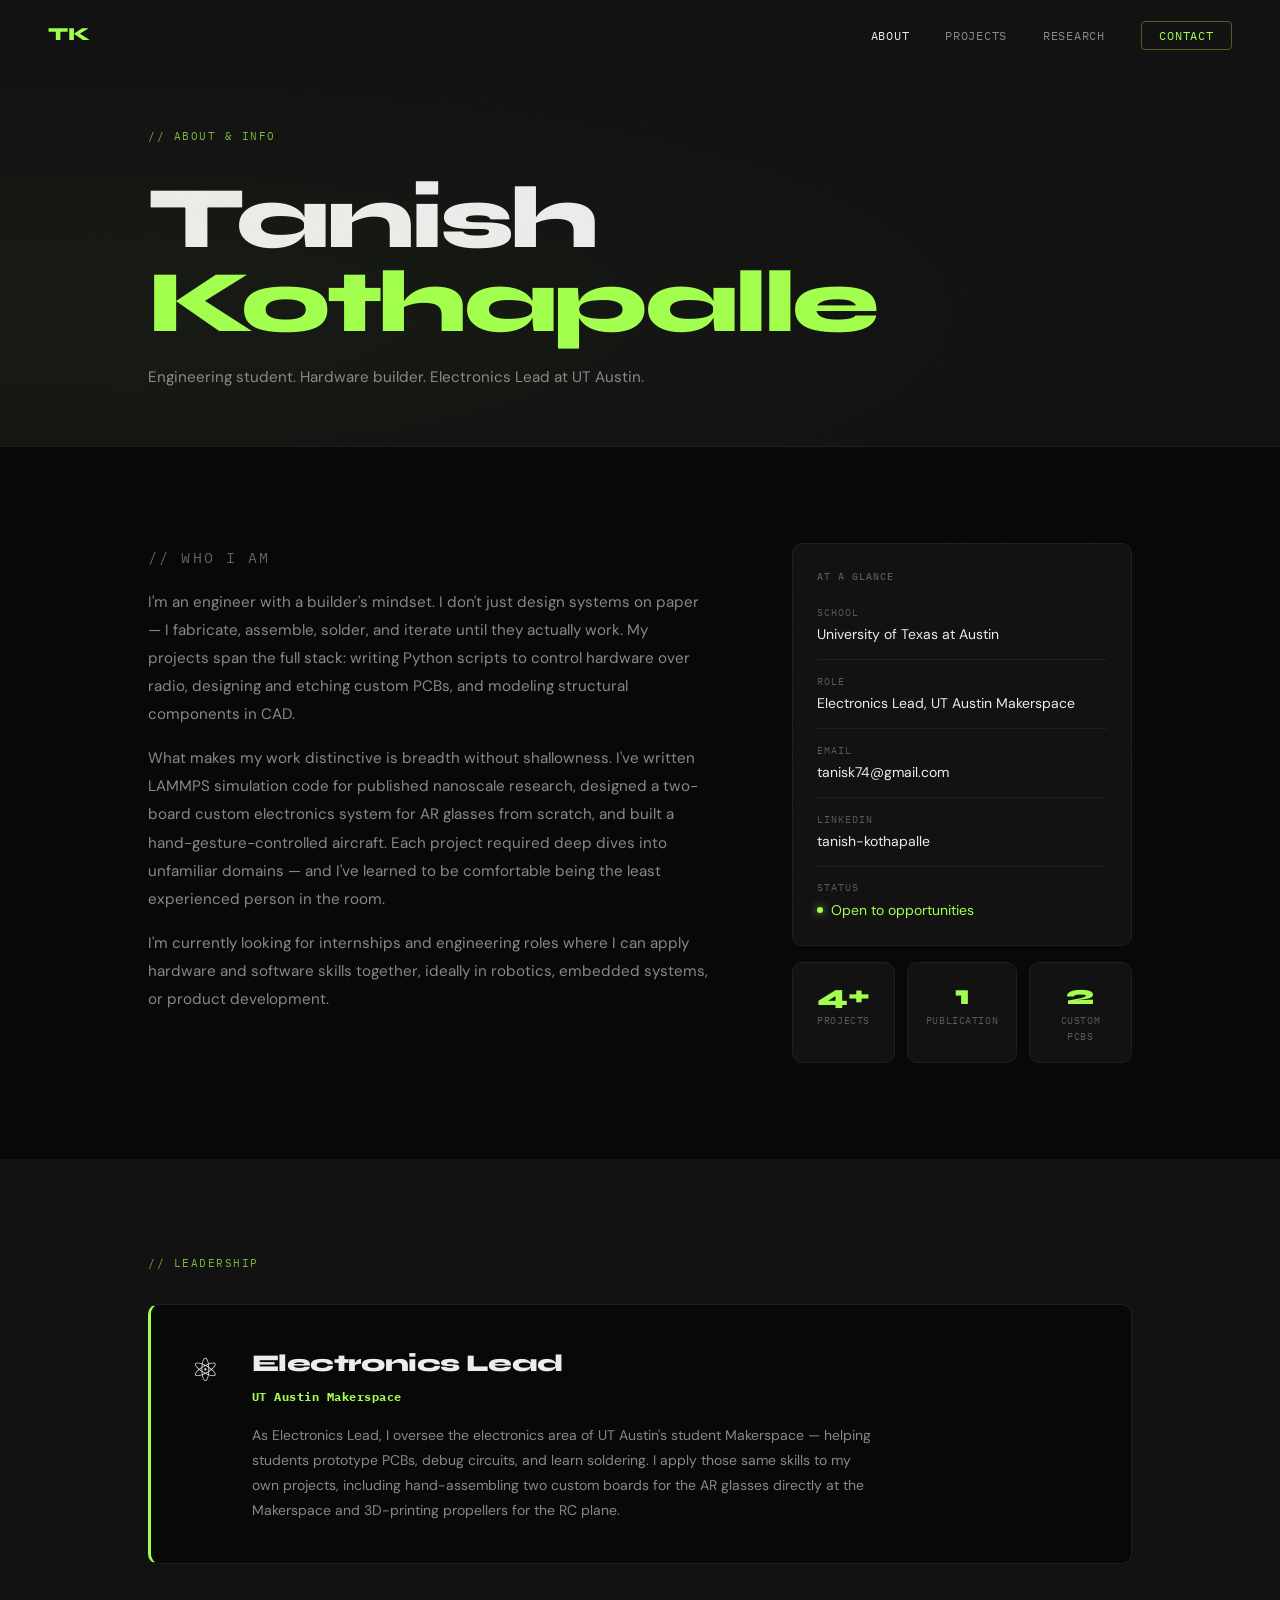
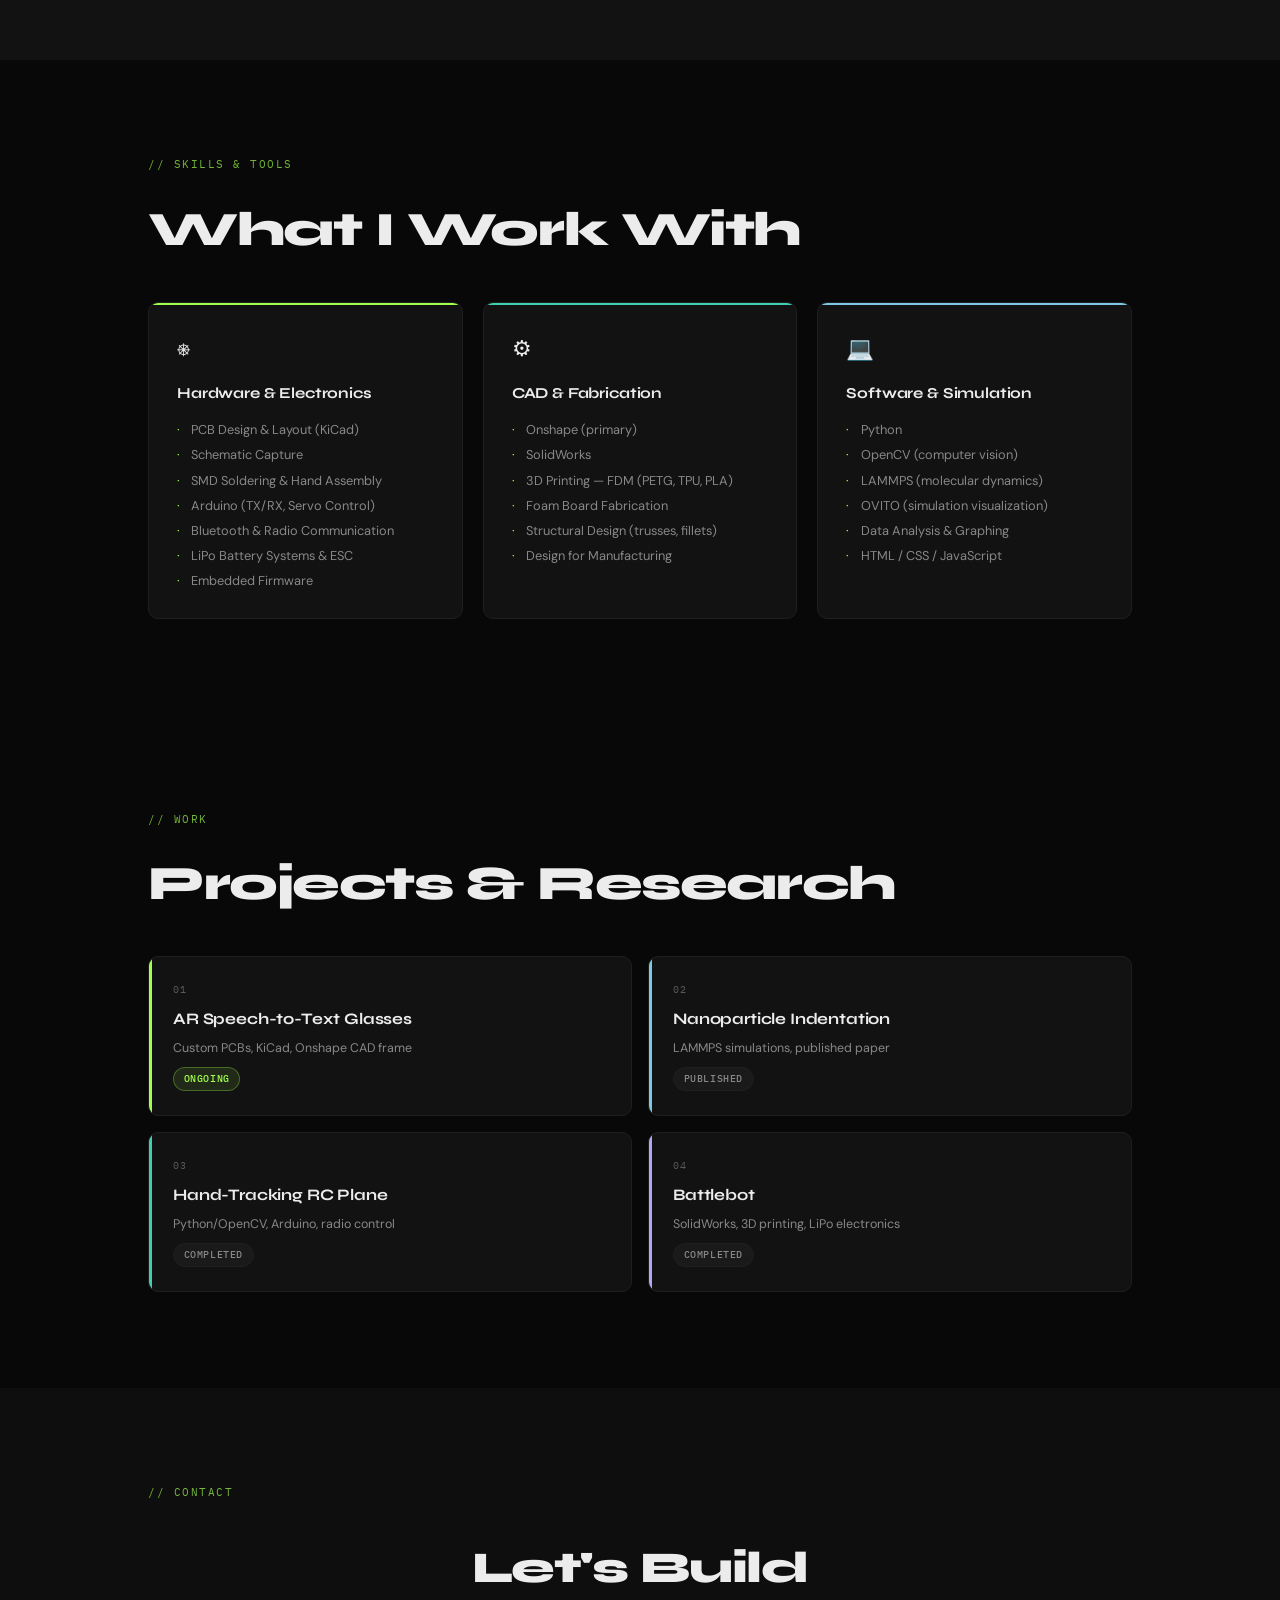
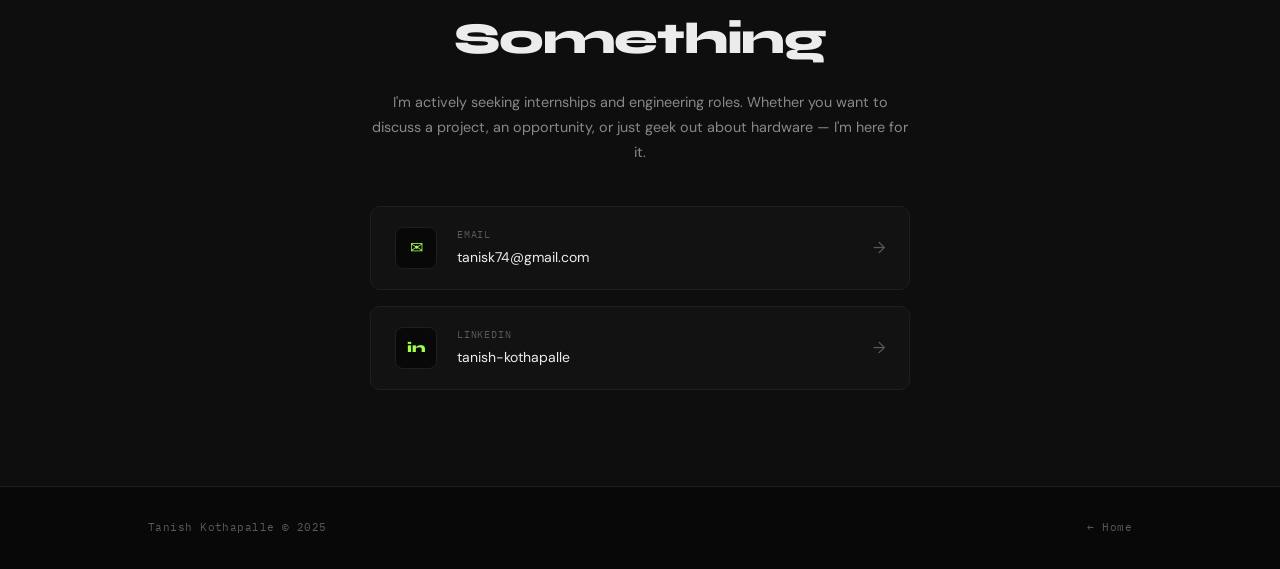
==== commit 3204bf91: "Redesign: new typography, SVG illustrations, research stats, fixed nav - Switch fonts to Syne (displ" ====
--- a/about.html
+++ b/about.html
@@ -7,7 +7,7 @@
     <link rel="stylesheet" href="styles.css">
     <link rel="preconnect" href="https://fonts.googleapis.com">
     <link rel="preconnect" href="https://fonts.gstatic.com" crossorigin>
-    <link href="https://fonts.googleapis.com/css2?family=Inter:wght@300;400;500;600;700;900&family=JetBrains+Mono:wght@400;500&display=swap" rel="stylesheet">
+    <link href="https://fonts.googleapis.com/css2?family=Syne:wght@400;700;800&family=DM+Sans:wght@400;500&family=IBM+Plex+Mono:wght@400;500&display=swap" rel="stylesheet">
 </head>
 <body>
 
--- a/styles.css
+++ b/styles.css
@@ -1,175 +1,165 @@
 /* ═══════════════════════════════════════
-   RESET & BASE
-═══════════════════════════════════════ */
-*, *::before, *::after {
-    box-sizing: border-box;
-    margin: 0;
-    padding: 0;
-}
-
+   RESET
+═══════════════════════════════════════ */
+*, *::before, *::after { box-sizing: border-box; margin: 0; padding: 0; }
+
+/* ═══════════════════════════════════════
+   DESIGN TOKENS
+═══════════════════════════════════════ */
 :root {
     --bg:        #080808;
-    --surface:   #111111;
-    --surface2:  #181818;
-    --border:    #222222;
-    --text:      #f0f0f0;
-    --muted:     #666666;
-    --muted2:    #999999;
-
-    /* Project accent colors (match portfolio PDF) */
+    --bg2:       #0e0e0e;
+    --surface:   #121212;
+    --surface2:  #1a1a1a;
+    --border:    #1f1f1f;
+    --border2:   #2a2a2a;
+    --text:      #ececec;
+    --muted:     #5a5a5a;
+    --muted2:    #888;
+
     --green:     #a3ff4e;
     --blue:      #7ec8e3;
     --teal:      #3ecfb0;
     --purple:    #b8a4f5;
     --accent:    #a3ff4e;
 
-    --font:      'Inter', system-ui, sans-serif;
-    --mono:      'JetBrains Mono', 'Courier New', monospace;
-    --radius:    12px;
+    --display:   'Syne', sans-serif;
+    --body:      'DM Sans', sans-serif;
+    --mono:      'IBM Plex Mono', monospace;
+
+    --radius:    10px;
     --ease:      cubic-bezier(0.4, 0, 0.2, 1);
-    --transition: 0.3s var(--ease);
-}
-
-html {
-    scroll-behavior: smooth;
-    -webkit-font-smoothing: antialiased;
-}
+    --t:         0.3s var(--ease);
+}
+
+/* ═══════════════════════════════════════
+   BASE
+═══════════════════════════════════════ */
+html { scroll-behavior: smooth; -webkit-font-smoothing: antialiased; }
 
 body {
-    font-family: var(--font);
+    font-family: var(--body);
     background: var(--bg);
     color: var(--text);
     line-height: 1.6;
     overflow-x: hidden;
 }
 
-a { text-decoration: none; }
-
-/* Custom scrollbar */
-::-webkit-scrollbar            { width: 3px; }
-::-webkit-scrollbar-track      { background: var(--bg); }
-::-webkit-scrollbar-thumb      { background: var(--accent); border-radius: 2px; }
+/* Grain overlay */
+body::after {
+    content: '';
+    position: fixed;
+    inset: 0;
+    background-image: url("data:image/svg+xml,%3Csvg xmlns='http://www.w3.org/2000/svg' width='250' height='250'%3E%3Cfilter id='n'%3E%3CfeTurbulence type='fractalNoise' baseFrequency='.85' numOctaves='4' stitchTiles='stitch'/%3E%3C/filter%3E%3Crect width='250' height='250' filter='url(%23n)' opacity='.4'/%3E%3C/svg%3E");
+    background-size: 250px 250px;
+    opacity: 0.028;
+    pointer-events: none;
+    z-index: 9000;
+}
+
+a { text-decoration: none; color: inherit; }
+
+::-webkit-scrollbar            { width: 2px; }
+::-webkit-scrollbar-track      { background: transparent; }
+::-webkit-scrollbar-thumb      { background: var(--accent); }
 
 /* ═══════════════════════════════════════
    SCROLL PROGRESS
 ═══════════════════════════════════════ */
 #scroll-progress {
-    position: fixed;
-    top: 0; left: 0;
+    position: fixed; top: 0; left: 0;
     height: 2px;
     background: var(--accent);
-    width: 0%;
-    z-index: 9999;
-    transition: width 0.1s linear;
-    box-shadow: 0 0 8px rgba(163, 255, 78, 0.6);
-}
-
-/* ═══════════════════════════════════════
-   NAVIGATION
+    box-shadow: 0 0 10px rgba(163,255,78,.6);
+    width: 0%; z-index: 9999;
+    transition: width .1s linear;
+}
+
+/* ═══════════════════════════════════════
+   NAV
 ═══════════════════════════════════════ */
 #nav {
-    position: fixed;
-    top: 0; left: 0; right: 0;
+    position: fixed; top: 0; left: 0; right: 0;
     z-index: 500;
-    display: flex;
-    align-items: center;
-    justify-content: space-between;
-    padding: 1.25rem 2.5rem;
-    transition: background var(--transition), border-color var(--transition);
+    display: flex; align-items: center; justify-content: space-between;
+    padding: 1.25rem 3rem;
+    transition: background var(--t), border-color var(--t);
 }
 
 #nav.scrolled {
-    background: rgba(8, 8, 8, 0.88);
-    backdrop-filter: blur(14px);
-    -webkit-backdrop-filter: blur(14px);
+    background: rgba(8,8,8,.9);
+    backdrop-filter: blur(16px);
     border-bottom: 1px solid var(--border);
 }
 
 .nav-logo {
+    font-family: var(--display);
+    font-weight: 800;
+    font-size: 1.15rem;
+    color: var(--accent);
+    letter-spacing: -.02em;
+}
+
+.nav-links {
+    display: flex; list-style: none;
+    gap: 2.25rem; align-items: center;
+}
+
+.nav-links a {
     font-family: var(--mono);
-    font-size: 1rem;
-    font-weight: 500;
-    color: var(--accent);
-    letter-spacing: 0.06em;
-}
-
-.nav-links {
-    display: flex;
-    list-style: none;
-    gap: 2rem;
-    align-items: center;
-}
-
-.nav-links a {
+    font-size: .75rem;
     color: var(--muted2);
-    font-size: 0.875rem;
-    font-weight: 500;
-    letter-spacing: 0.02em;
-    transition: color var(--transition);
-}
-
-.nav-links a:hover { color: var(--text); }
+    letter-spacing: .06em;
+    text-transform: uppercase;
+    transition: color var(--t);
+}
+
+.nav-links a:hover, .nav-active { color: var(--text) !important; }
 
 .nav-links .nav-btn {
-    color: var(--accent);
-    border: 1px solid rgba(163, 255, 78, 0.4);
-    padding: 0.4rem 1.1rem;
-    border-radius: 6px;
-    transition: all var(--transition);
+    color: var(--accent) !important;
+    border: 1px solid rgba(163,255,78,.35);
+    padding: .4rem 1.1rem;
+    border-radius: 4px;
+    transition: all var(--t);
 }
 
 .nav-links .nav-btn:hover {
     background: var(--accent);
-    color: var(--bg);
-    border-color: var(--accent);
+    color: var(--bg) !important;
 }
 
 .hamburger {
-    display: none;
-    flex-direction: column;
-    gap: 5px;
-    background: none;
-    border: none;
-    cursor: pointer;
-    padding: 4px;
-    transition: transform var(--transition);
+    display: none; flex-direction: column; gap: 5px;
+    background: none; border: none; cursor: pointer; padding: 4px;
 }
 
 .hamburger span {
-    display: block;
-    width: 22px;
-    height: 2px;
-    background: var(--text);
-    border-radius: 1px;
-    transition: all var(--transition);
-}
-
-/* ── Mobile Menu ── */
+    display: block; width: 22px; height: 1.5px;
+    background: var(--text); border-radius: 1px;
+    transition: all var(--t);
+}
+
+/* Mobile menu */
 .mobile-menu {
-    position: fixed;
-    top: 0; right: -100%;
-    width: 260px;
-    height: 100vh;
+    position: fixed; top: 0; right: -100%;
+    width: 260px; height: 100vh;
     background: var(--surface);
     border-left: 1px solid var(--border);
-    z-index: 400;
-    padding: 5rem 2rem 2rem;
-    transition: right 0.4s var(--ease);
+    z-index: 400; padding: 5rem 2rem 2rem;
+    transition: right .4s var(--ease);
 }
 
 .mobile-menu.open { right: 0; }
-
 .mobile-menu ul { list-style: none; }
-
 .mobile-menu li { border-bottom: 1px solid var(--border); }
 
 .mobile-menu a {
-    display: block;
-    padding: 1.2rem 0;
-    color: var(--text);
-    font-size: 1.05rem;
-    font-weight: 500;
-    transition: color var(--transition);
+    display: block; padding: 1.1rem 0;
+    font-family: var(--mono); font-size: .85rem;
+    color: var(--text); letter-spacing: .06em;
+    text-transform: uppercase;
+    transition: color var(--t);
 }
 
 .mobile-menu a:hover { color: var(--accent); }
@@ -178,1666 +168,929 @@
    HERO
 ═══════════════════════════════════════ */
 #hero {
-    position: relative;
-    height: 100vh;
-    min-height: 620px;
-    display: flex;
-    align-items: center;
-    overflow: hidden;
+    position: relative; height: 100vh; min-height: 640px;
+    display: flex; align-items: center; overflow: hidden;
 }
 
 #canvas {
-    position: absolute;
-    inset: 0;
-    z-index: 0;
-    pointer-events: none;
+    position: absolute; inset: 0; z-index: 0;
+    pointer-events: none; opacity: .5;
 }
 
 .hero-inner {
-    position: relative;
-    z-index: 1;
-    padding: 0 2.5rem;
-    max-width: 960px;
-    width: 100%;
-    margin: 0 auto;
+    position: relative; z-index: 1;
+    padding: 0 3rem;
+    max-width: 980px; width: 100%; margin: 0 auto;
 }
 
 .hero-tag {
-    display: inline-flex;
-    align-items: center;
-    gap: 0.6rem;
-    font-family: var(--mono);
-    font-size: 0.75rem;
-    color: var(--muted2);
+    display: inline-flex; align-items: center; gap: .6rem;
+    font-family: var(--mono); font-size: .72rem;
+    color: var(--muted2); margin-bottom: 1.75rem;
+    letter-spacing: .08em; text-transform: uppercase;
+}
+
+.blink-dot {
+    width: 6px; height: 6px;
+    background: var(--accent); border-radius: 50%;
+    animation: blink 2s ease-in-out infinite;
+    box-shadow: 0 0 8px rgba(163,255,78,.8);
+}
+
+@keyframes blink { 0%,100% { opacity: 1; } 50% { opacity: .1; } }
+
+.hero-name {
+    font-family: var(--display);
+    font-size: clamp(4rem, 11vw, 9rem);
+    font-weight: 800;
+    line-height: .9;
+    letter-spacing: -.04em;
     margin-bottom: 1.5rem;
-    letter-spacing: 0.06em;
-}
-
-.blink-dot {
-    width: 7px;
-    height: 7px;
-    background: var(--accent);
-    border-radius: 50%;
-    animation: blink 2s ease-in-out infinite;
-    flex-shrink: 0;
-    box-shadow: 0 0 6px rgba(163, 255, 78, 0.8);
-}
-
-@keyframes blink {
-    0%, 100% { opacity: 1; }
-    50%       { opacity: 0.15; }
-}
-
-.hero-name {
-    font-size: clamp(3rem, 9vw, 7rem);
-    font-weight: 900;
-    line-height: 0.93;
-    letter-spacing: -0.035em;
-    margin-bottom: 1.5rem;
-    cursor: default;
-}
-
-.name-first {
-    display: block;
-    color: var(--text);
-    transition: color var(--transition);
-}
-
-.name-last {
-    display: block;
-    color: var(--accent);
-}
-
-.hero-name:hover .name-first {
-    animation: glitch 0.4s var(--ease);
-}
+}
+
+.name-first { display: block; color: var(--text); }
+.name-last  { display: block; color: var(--accent); }
+
+.hero-name:hover .name-first { animation: glitch .35s var(--ease); }
 
 @keyframes glitch {
-    0%   { transform: translate(0, 0); }
-    15%  { transform: translate(-3px, 2px); }
-    30%  { transform: translate(3px, -2px); }
-    45%  { transform: translate(-2px, 1px); }
-    60%  { transform: translate(2px, -1px); }
-    75%  { transform: translate(-1px, 1px); }
-    100% { transform: translate(0, 0); }
+    0%  { transform: translate(0); }
+    20% { transform: translate(-3px, 1px); }
+    40% { transform: translate(3px, -1px); }
+    60% { transform: translate(-1px, 2px); }
+    80% { transform: translate(2px, -1px); }
+    100%{ transform: translate(0); }
 }
 
 .hero-typed {
-    font-family: var(--mono);
-    font-size: clamp(0.85rem, 2vw, 1.05rem);
-    color: var(--muted2);
-    margin-bottom: 2.5rem;
-    min-height: 1.6em;
+    font-family: var(--mono); font-size: .95rem;
+    color: var(--muted2); margin-bottom: 2.5rem;
+    min-height: 1.6em; letter-spacing: .02em;
 }
 
 .type-cursor {
     color: var(--accent);
-    animation: blink-cursor 0.75s step-end infinite;
-}
-
-@keyframes blink-cursor {
-    0%, 100% { opacity: 1; }
-    50%       { opacity: 0; }
-}
-
-.hero-actions {
-    display: flex;
-    gap: 1rem;
-    flex-wrap: wrap;
-    margin-bottom: 2rem;
-}
+    animation: blink-cursor .7s step-end infinite;
+}
+
+@keyframes blink-cursor { 0%,100% { opacity: 1; } 50% { opacity: 0; } }
+
+.hero-actions { display: flex; gap: 1rem; flex-wrap: wrap; margin-bottom: 2rem; }
 
 .btn-primary {
-    background: var(--accent);
-    color: var(--bg);
-    padding: 0.75rem 1.8rem;
-    border-radius: 8px;
-    font-weight: 700;
-    font-size: 0.875rem;
-    letter-spacing: 0.02em;
-    transition: all var(--transition);
     display: inline-block;
+    font-family: var(--display);
+    font-weight: 700; font-size: .875rem;
+    background: var(--accent); color: var(--bg);
+    padding: .8rem 2rem; border-radius: 6px;
+    letter-spacing: -.01em;
+    transition: all var(--t);
 }
 
 .btn-primary:hover {
     background: #b8ff6e;
     transform: translateY(-2px);
-    box-shadow: 0 8px 32px rgba(163, 255, 78, 0.35);
+    box-shadow: 0 10px 30px rgba(163,255,78,.3);
 }
 
 .btn-ghost {
-    border: 1px solid var(--border);
-    color: var(--text);
-    padding: 0.75rem 1.8rem;
-    border-radius: 8px;
-    font-weight: 500;
-    font-size: 0.875rem;
-    transition: all var(--transition);
     display: inline-block;
-}
-
-.btn-ghost:hover {
-    border-color: var(--muted2);
-    transform: translateY(-2px);
-}
+    font-family: var(--mono); font-size: .78rem;
+    color: var(--muted2); border: 1px solid var(--border2);
+    padding: .8rem 2rem; border-radius: 6px;
+    letter-spacing: .04em; text-transform: uppercase;
+    transition: all var(--t);
+}
+
+.btn-ghost:hover { color: var(--text); border-color: var(--muted); }
 
 .hero-meta {
-    display: flex;
-    gap: 0.75rem;
-    align-items: center;
-    font-size: 0.8rem;
-    color: var(--muted);
-}
-
-.hero-meta a {
-    color: var(--muted);
-    transition: color var(--transition);
-}
-
+    display: flex; gap: 1rem; align-items: center;
+    font-family: var(--mono); font-size: .72rem;
+    color: var(--muted); letter-spacing: .04em;
+}
+
+.hero-meta a { color: var(--muted); transition: color var(--t); }
 .hero-meta a:hover { color: var(--text); }
 
-.meta-dot { user-select: none; }
-
-/* Scroll hint */
 .scroll-indicator {
-    position: absolute;
-    bottom: 2.5rem;
-    left: 50%;
+    position: absolute; bottom: 2.5rem; left: 50%;
     transform: translateX(-50%);
-    display: flex;
-    flex-direction: column;
-    align-items: center;
-    gap: 0.5rem;
-    font-size: 0.65rem;
-    color: var(--muted);
-    letter-spacing: 0.12em;
-    text-transform: uppercase;
-    font-family: var(--mono);
+    display: flex; flex-direction: column; align-items: center; gap: .5rem;
+    font-family: var(--mono); font-size: .62rem;
+    color: var(--muted); letter-spacing: .14em; text-transform: uppercase;
     z-index: 1;
 }
 
 .scroll-track {
-    width: 1px;
-    height: 44px;
-    background: linear-gradient(to bottom, var(--accent) 0%, transparent 100%);
+    width: 1px; height: 44px;
+    background: linear-gradient(to bottom, var(--accent), transparent);
     animation: scroll-pulse 2.2s ease-in-out infinite;
     transform-origin: top;
 }
 
 @keyframes scroll-pulse {
-    0%, 100% { opacity: 0.3; transform: scaleY(0.4); }
-    50%       { opacity: 1;   transform: scaleY(1);   }
-}
-
-/* ═══════════════════════════════════════
-   SECTION SHARED
+    0%,100% { opacity: .3; transform: scaleY(.4); }
+    50%      { opacity: 1;  transform: scaleY(1); }
+}
+
+/* ═══════════════════════════════════════
+   LAYOUT UTILITIES
 ═══════════════════════════════════════ */
 .section { padding: 6rem 0; }
 
 .container {
-    max-width: 1100px;
-    margin: 0 auto;
-    padding: 0 2.5rem;
+    max-width: 1080px; margin: 0 auto;
+    padding: 0 3rem;
 }
 
 .section-label {
-    font-family: var(--mono);
-    font-size: 0.72rem;
-    color: var(--accent);
-    letter-spacing: 0.12em;
-    margin-bottom: 2rem;
-    opacity: 0.75;
+    font-family: var(--mono); font-size: .68rem;
+    color: var(--accent); letter-spacing: .14em;
+    text-transform: uppercase; margin-bottom: 2rem;
+    opacity: .7;
 }
 
 .section-title {
-    font-size: clamp(1.75rem, 4vw, 2.5rem);
-    font-weight: 700;
-    letter-spacing: -0.025em;
-    margin-bottom: 3rem;
-    line-height: 1.15;
-}
-
-/* ═══════════════════════════════════════
-   ABOUT
-═══════════════════════════════════════ */
-.about-layout {
+    font-family: var(--display);
+    font-size: clamp(2rem, 4vw, 3rem);
+    font-weight: 800; letter-spacing: -.03em;
+    line-height: 1; margin-bottom: 3rem;
+}
+
+/* Color utility */
+.accent        { color: var(--accent); }
+.accent-blue   { color: var(--blue);   }
+.accent-teal   { color: var(--teal);   }
+.accent-purple { color: var(--purple); }
+
+/* ═══════════════════════════════════════
+   INDEX — EXPLORE CARDS
+═══════════════════════════════════════ */
+.explore-section { background: var(--bg2); border-top: 1px solid var(--border); }
+
+.explore-grid {
     display: grid;
-    grid-template-columns: 1fr 1fr;
-    gap: 4rem;
-    align-items: start;
-}
-
-.about-text h2 {
-    font-size: clamp(1.5rem, 3vw, 2.1rem);
-    font-weight: 700;
-    line-height: 1.25;
-    letter-spacing: -0.025em;
-    margin-bottom: 1.5rem;
-}
-
-.about-text h2 em {
-    font-style: normal;
-    color: var(--accent);
-}
-
-.about-text p {
-    color: var(--muted2);
-    line-height: 1.8;
-    margin-bottom: 1rem;
-    font-size: 0.95rem;
-}
-
-.about-text strong { color: var(--text); font-weight: 600; }
-
-.stats-grid {
-    display: grid;
-    grid-template-columns: 1fr 1fr;
-    gap: 1rem;
-}
-
-.stat {
+    grid-template-columns: repeat(3, 1fr);
+    gap: 1px;
+    background: var(--border);
+    border: 1px solid var(--border);
+    border-radius: var(--radius);
+    overflow: hidden;
+}
+
+.explore-card {
+    background: var(--bg);
+    padding: 2.5rem 2rem;
+    display: flex; flex-direction: column; gap: 1rem;
+    color: var(--text); position: relative; overflow: hidden;
+    transition: background var(--t);
+}
+
+.explore-card:hover { background: var(--surface); }
+
+.explore-card::before {
+    content: '';
+    position: absolute; top: 0; left: 0; right: 0; height: 2px;
+    transition: opacity var(--t);
+}
+
+[data-accent="green"].explore-card::before  { background: var(--green);  }
+[data-accent="blue"].explore-card::before   { background: var(--blue);   }
+[data-accent="teal"].explore-card::before   { background: var(--teal);   }
+
+.ec-num {
+    font-family: var(--mono); font-size: .65rem;
+    color: var(--muted); letter-spacing: .1em;
+}
+
+.explore-card h3 {
+    font-family: var(--display);
+    font-size: 1.3rem; font-weight: 700;
+    letter-spacing: -.02em; line-height: 1.15;
+}
+
+.explore-card p {
+    font-size: .85rem; color: var(--muted2);
+    line-height: 1.65; flex: 1;
+}
+
+.ec-tags { display: flex; flex-wrap: wrap; gap: .4rem; }
+
+.ec-tags span {
+    font-family: var(--mono); font-size: .62rem;
+    color: var(--muted); background: var(--surface2);
+    border: 1px solid var(--border); padding: .2rem .5rem; border-radius: 3px;
+}
+
+.ec-arrow {
+    font-size: 1rem; color: var(--muted);
+    transition: transform var(--t), color var(--t);
+    align-self: flex-end; margin-top: .25rem;
+}
+
+.explore-card:hover .ec-arrow { transform: translateX(5px); color: var(--accent); }
+
+/* ═══════════════════════════════════════
+   INDEX — SKILLS STRIP
+═══════════════════════════════════════ */
+.skills-strip {
+    border-top: 1px solid var(--border);
+    border-bottom: 1px solid var(--border);
+    overflow: hidden; padding: 1rem 0; background: var(--bg2);
+}
+
+.strip-inner {
+    display: flex; gap: 1.5rem;
+    align-items: center; padding: 0 3rem;
+    flex-wrap: wrap; justify-content: center;
+}
+
+.strip-inner span {
+    font-family: var(--mono); font-size: .72rem;
+    color: var(--muted); white-space: nowrap; letter-spacing: .04em;
+}
+
+.strip-inner .dot { color: var(--border2); user-select: none; }
+
+/* ═══════════════════════════════════════
+   INDEX — CONTACT STRIP
+═══════════════════════════════════════ */
+.contact-strip {
+    padding: 4rem 0;
+    border-top: 1px solid var(--border); background: var(--bg2);
+}
+
+.cs-inner {
+    display: flex; align-items: center;
+    justify-content: space-between; gap: 2rem; flex-wrap: wrap;
+}
+
+.cs-inner p {
+    font-family: var(--display);
+    font-size: clamp(1.1rem, 2.5vw, 1.6rem);
+    font-weight: 700; letter-spacing: -.02em; color: var(--text);
+}
+
+.cs-links { display: flex; gap: 1rem; flex-wrap: wrap; }
+
+/* ═══════════════════════════════════════
+   PAGE HEADER
+═══════════════════════════════════════ */
+.page-header {
+    padding: 8rem 0 3.5rem;
+    background: var(--surface);
+    border-bottom: 1px solid var(--border);
+    position: relative; overflow: hidden;
+}
+
+.page-header::before {
+    content: '';
+    position: absolute; inset: 0;
+    background: radial-gradient(ellipse at 10% 70%, rgba(163,255,78,.04) 0%, transparent 60%);
+    pointer-events: none;
+}
+
+.page-header--blue::before {
+    background: radial-gradient(ellipse at 10% 70%, rgba(126,200,227,.05) 0%, transparent 60%);
+}
+
+.page-title {
+    font-family: var(--display);
+    font-size: clamp(3rem, 7vw, 5.5rem);
+    font-weight: 800; letter-spacing: -.04em;
+    line-height: .95; margin-bottom: 1.25rem;
+}
+
+.page-subtitle {
+    font-size: .95rem; color: var(--muted2);
+    line-height: 1.7; max-width: 500px;
+    font-family: var(--body);
+}
+
+/* ═══════════════════════════════════════
+   PROJECT SVG ILLUSTRATIONS
+═══════════════════════════════════════ */
+.proj-visual {
     background: var(--surface);
     border: 1px solid var(--border);
     border-radius: var(--radius);
-    padding: 1.5rem;
-    transition: border-color var(--transition), transform var(--transition);
-}
-
-.stat:hover {
-    border-color: rgba(163, 255, 78, 0.5);
-    transform: translateY(-3px);
-}
-
-.stat-val {
-    font-family: var(--mono);
-    font-size: 2.2rem;
-    font-weight: 700;
-    color: var(--accent);
-    line-height: 1;
-    margin-bottom: 0.5rem;
-}
-
-.stat-key {
-    font-size: 0.78rem;
-    color: var(--muted);
-    line-height: 1.4;
-}
-
-/* ═══════════════════════════════════════
-   PROJECTS
-═══════════════════════════════════════ */
-.projects-list {
-    display: flex;
-    flex-direction: column;
-    gap: 1.25rem;
-}
-
-.project-card {
+    overflow: hidden; position: relative;
+    display: flex; align-items: center; justify-content: center;
+    min-height: 280px; margin-bottom: 1.5rem;
+}
+
+.proj-visual svg { width: 100%; max-height: 320px; }
+
+.proj-visual--green { border-color: rgba(163,255,78,.15); background: rgba(163,255,78,.02); }
+.proj-visual--blue  { border-color: rgba(126,200,227,.15); background: rgba(126,200,227,.02); }
+.proj-visual--teal  { border-color: rgba(62,207,176,.15);  background: rgba(62,207,176,.02);  }
+.proj-visual--purple{ border-color: rgba(184,164,245,.15); background: rgba(184,164,245,.02); }
+
+/* IMAGE GRID CONTAINERS (when real images exist) */
+.img-grid-2 { display: grid; grid-template-columns: 1fr 1fr; gap: 1rem; margin-bottom: 1.5rem; }
+.img-grid-3 { display: grid; grid-template-columns: repeat(3,1fr); gap: 1rem; margin-bottom: 1.5rem; }
+.img-grid-1 { margin-bottom: 1.5rem; }
+
+.img-wrap {
+    background: var(--surface2); border: 1px solid var(--border);
+    border-radius: var(--radius); overflow: hidden;
+    min-height: 200px; display: flex; flex-direction: column;
     position: relative;
+}
+
+.img-wrap img {
+    width: 100%; flex: 1; object-fit: cover; display: block;
+    transition: transform .4s var(--ease);
+}
+
+.img-wrap:hover img { transform: scale(1.02); }
+
+figcaption {
+    padding: .55rem .85rem;
+    font-family: var(--mono); font-size: .68rem;
+    color: var(--muted); border-top: 1px solid var(--border);
+    background: var(--surface); line-height: 1.5;
+}
+
+.img-placeholder {
+    flex: 1; display: flex; align-items: center; justify-content: center;
+    color: var(--muted); font-family: var(--mono); font-size: .72rem;
+    letter-spacing: .06em; text-align: center; padding: 2rem; min-height: 160px;
+}
+
+/* ═══════════════════════════════════════
+   PROJECT PAGES
+═══════════════════════════════════════ */
+.project-section { position: relative; }
+
+.proj-header { margin-bottom: 2rem; }
+
+.proj-meta {
+    display: flex; align-items: center; gap: .75rem;
+    margin-bottom: .75rem; flex-wrap: wrap;
+}
+
+.proj-num {
+    font-family: var(--display); font-size: .75rem;
+    font-weight: 700; letter-spacing: .06em;
+}
+
+.proj-type {
+    font-family: var(--mono); font-size: .68rem;
+    color: var(--muted); letter-spacing: .06em; text-transform: uppercase;
+}
+
+.badge {
+    font-family: var(--mono); font-size: .62rem; font-weight: 500;
+    padding: .2rem .65rem; border-radius: 100px;
+    text-transform: uppercase; letter-spacing: .06em;
+}
+
+.badge.ongoing  { background: rgba(163,255,78,.1); color: var(--green); border: 1px solid rgba(163,255,78,.3); }
+.badge.completed{ background: rgba(100,100,100,.1); color: var(--muted2); border: 1px solid var(--border); }
+
+.proj-title {
+    font-family: var(--display);
+    font-size: clamp(2rem, 4.5vw, 3.5rem);
+    font-weight: 800; letter-spacing: -.035em;
+    line-height: 1; margin-bottom: .9rem;
+}
+
+.proj-lead {
+    font-size: .95rem; color: var(--muted2);
+    line-height: 1.8; max-width: 680px; margin-bottom: 1.25rem;
+}
+
+.proj-tech-strip { display: flex; flex-wrap: wrap; gap: .4rem; }
+
+.proj-tech-strip span {
+    font-family: var(--mono); font-size: .68rem; color: var(--muted2);
+    background: var(--surface); border: 1px solid var(--border);
+    padding: .25rem .6rem; border-radius: 3px;
+}
+
+.proj-layout {
+    display: grid; grid-template-columns: 1fr 1fr;
+    gap: 3rem; align-items: start; margin-top: 2rem;
+}
+
+.proj-layout--full { grid-template-columns: 1fr; }
+
+.proj-details-col h3 {
+    font-family: var(--display);
+    font-size: .75rem; font-weight: 700;
+    color: var(--muted); text-transform: uppercase;
+    letter-spacing: .1em; margin-bottom: .85rem;
+}
+
+.proj-details-col p {
+    font-size: .875rem; color: var(--muted2);
+    line-height: 1.75; margin-bottom: 1rem;
+}
+
+.detail-list {
+    list-style: none; display: flex;
+    flex-direction: column; gap: .5rem;
+}
+
+.detail-list li {
+    position: relative; padding-left: 1.1rem;
+    font-size: .85rem; color: var(--muted2);
+    line-height: 1.55;
+}
+
+.detail-list li::before {
+    content: '→'; position: absolute; left: 0;
+    color: var(--accent); font-size: .72rem; top: .05em;
+}
+
+.proj-divider {
+    height: 1px; background: var(--border);
+    margin: 0; opacity: .6;
+}
+
+/* ═══════════════════════════════════════
+   RESEARCH
+═══════════════════════════════════════ */
+.pub-callout {
+    display: flex; align-items: center; gap: 1.25rem;
+    background: var(--surface); border: 1px solid var(--border);
+    border-left: 3px solid var(--blue);
+    border-radius: var(--radius); padding: 1.5rem; margin-bottom: 3rem;
+}
+
+.pub-icon { font-size: 1.75rem; flex-shrink: 0; }
+.pub-text { flex: 1; }
+
+.pub-label {
+    font-family: var(--mono); font-size: .65rem;
+    color: var(--blue); text-transform: uppercase;
+    letter-spacing: .1em; margin-bottom: .3rem;
+}
+
+.pub-title { font-size: .95rem; font-weight: 500; font-style: italic; line-height: 1.4; }
+
+.pub-badge {
+    font-family: var(--mono); font-size: .65rem;
+    color: var(--blue); border: 1px solid rgba(126,200,227,.4);
+    background: rgba(126,200,227,.08); padding: .3rem .75rem;
+    border-radius: 100px; white-space: nowrap; letter-spacing: .06em; text-transform: uppercase;
+}
+
+.section-sub { margin-bottom: 1.25rem; }
+
+.sub-title {
+    font-family: var(--display);
+    font-size: 1.15rem; font-weight: 700;
+    letter-spacing: -.01em; margin-bottom: .4rem;
+}
+
+.sub-desc {
+    font-size: .875rem; color: var(--muted2);
+    line-height: 1.75; max-width: 640px;
+}
+
+.method-grid { display: grid; grid-template-columns: repeat(4,1fr); gap: 1rem; margin-bottom: 3rem; }
+
+.method-step {
+    background: var(--surface); border: 1px solid var(--border);
+    border-radius: var(--radius); padding: 1.5rem;
+}
+
+.ms-num {
+    font-family: var(--mono); font-size: .65rem;
+    color: var(--blue); letter-spacing: .1em; margin-bottom: .75rem;
+}
+
+.method-step h4 {
+    font-family: var(--display);
+    font-size: .9rem; font-weight: 700; margin-bottom: .5rem;
+}
+
+.method-step p { font-size: .8rem; color: var(--muted2); line-height: 1.65; }
+
+/* Stats row on research page */
+.research-stats {
+    display: grid; grid-template-columns: repeat(4,1fr);
+    gap: 1px; background: var(--border);
+    border: 1px solid var(--border); border-radius: var(--radius);
+    overflow: hidden; margin-bottom: 3rem;
+}
+
+.rs-stat {
+    background: var(--surface); padding: 1.75rem 1.25rem;
+    text-align: center;
+}
+
+.rs-val {
+    font-family: var(--display);
+    font-size: 2rem; font-weight: 800;
+    color: var(--blue); letter-spacing: -.03em;
+    line-height: 1; margin-bottom: .4rem;
+}
+
+.rs-key {
+    font-family: var(--mono); font-size: .65rem;
+    color: var(--muted); text-transform: uppercase; letter-spacing: .08em;
+}
+
+/* ═══════════════════════════════════════
+   ABOUT PAGE
+═══════════════════════════════════════ */
+.about-layout {
+    display: grid;
+    grid-template-columns: 1fr 340px;
+    gap: 5rem; align-items: start;
+}
+
+.about-bio > p {
+    font-size: .95rem; color: var(--muted2);
+    line-height: 1.85; margin-bottom: 1rem; max-width: 580px;
+}
+
+.about-sidebar { display: flex; flex-direction: column; gap: 1rem; }
+
+.info-card {
+    background: var(--surface); border: 1px solid var(--border);
+    border-radius: var(--radius); padding: 1.5rem;
+}
+
+.info-card h3 {
+    font-family: var(--mono); font-size: .65rem; font-weight: 500;
+    color: var(--muted); text-transform: uppercase;
+    letter-spacing: .1em; margin-bottom: 1.25rem;
+}
+
+.info-list { list-style: none; display: flex; flex-direction: column; gap: .85rem; }
+
+.info-list li {
+    display: flex; flex-direction: column; gap: .15rem;
+    padding-bottom: .85rem; border-bottom: 1px solid var(--border);
+}
+
+.info-list li:last-child { border-bottom: none; padding-bottom: 0; }
+
+.il-label {
+    font-family: var(--mono); font-size: .62rem;
+    color: var(--muted); text-transform: uppercase; letter-spacing: .1em;
+}
+
+.il-val { font-size: .875rem; color: var(--text); font-weight: 400; }
+.il-val a { color: var(--text); transition: color var(--t); }
+.il-val a:hover { color: var(--accent); }
+
+.il-status { display: flex; align-items: center; gap: .5rem; color: var(--green); }
+
+.stat-row { display: grid; grid-template-columns: repeat(3,1fr); gap: .75rem; }
+
+.stat-mini {
+    background: var(--surface); border: 1px solid var(--border);
+    border-radius: var(--radius); padding: 1.1rem; text-align: center;
+}
+
+.stat-mini .stat-val {
+    font-family: var(--display);
+    font-size: 1.75rem; font-weight: 800;
+    color: var(--accent); line-height: 1; margin-bottom: .3rem;
+}
+
+.stat-mini .stat-key {
+    font-family: var(--mono); font-size: .6rem;
+    color: var(--muted); text-transform: uppercase; letter-spacing: .06em;
+}
+
+/* Role card */
+.role-section { background: var(--surface); }
+
+.role-card {
+    display: flex; gap: 2rem; align-items: flex-start;
+    background: var(--bg); border: 1px solid var(--border);
+    border-left: 3px solid var(--accent);
+    border-radius: var(--radius); padding: 2.5rem;
+}
+
+.role-icon { font-size: 2rem; flex-shrink: 0; }
+
+.role-body h2 {
+    font-family: var(--display);
+    font-size: 1.5rem; font-weight: 800;
+    letter-spacing: -.025em; margin-bottom: .2rem;
+}
+
+.role-body h3 {
+    font-family: var(--mono); font-size: .78rem;
+    color: var(--accent); margin-bottom: 1rem; letter-spacing: .04em;
+}
+
+.role-body p { font-size: .875rem; color: var(--muted2); line-height: 1.8; max-width: 620px; }
+
+/* Skill cards */
+.skills-cards { display: grid; grid-template-columns: repeat(3,1fr); gap: 1.25rem; }
+
+.skill-card {
+    background: var(--surface); border: 1px solid var(--border);
+    border-radius: var(--radius); padding: 1.75rem;
+    transition: border-color var(--t), transform var(--t);
+    position: relative; overflow: hidden;
+}
+
+.skill-card::after {
+    content: ''; position: absolute; top: 0; left: 0; right: 0; height: 2px;
+}
+
+[data-accent="green"].skill-card::after  { background: var(--green);  }
+[data-accent="blue"].skill-card::after   { background: var(--blue);   }
+[data-accent="teal"].skill-card::after   { background: var(--teal);   }
+
+.skill-card:hover { transform: translateY(-3px); }
+
+.sc-icon { font-size: 1.4rem; margin-bottom: .9rem; display: block; }
+
+.skill-card h3 {
+    font-family: var(--display);
+    font-size: .95rem; font-weight: 700;
+    margin-bottom: 1rem; letter-spacing: -.01em;
+}
+
+.sc-list { list-style: none; display: flex; flex-direction: column; gap: .45rem; }
+
+.sc-list li {
+    font-size: .8rem; color: var(--muted2);
+    padding-left: .9rem; position: relative; line-height: 1.4;
+}
+
+.sc-list li::before { content: '·'; position: absolute; left: 0; color: var(--accent); }
+
+/* Snapshot grid */
+.snapshot-grid { display: grid; grid-template-columns: repeat(2,1fr); gap: 1rem; }
+
+.snapshot-card {
+    background: var(--surface); border: 1px solid var(--border);
+    border-radius: var(--radius); padding: 1.5rem;
+    color: var(--text); transition: all var(--t);
+    display: flex; flex-direction: column; gap: .5rem;
+    position: relative; overflow: hidden;
+}
+
+.snapshot-card::before {
+    content: ''; position: absolute; top: 0; left: 0; bottom: 0; width: 3px;
+}
+
+[data-accent="green"].snapshot-card::before  { background: var(--green);  }
+[data-accent="blue"].snapshot-card::before   { background: var(--blue);   }
+[data-accent="teal"].snapshot-card::before   { background: var(--teal);   }
+[data-accent="purple"].snapshot-card::before { background: var(--purple); }
+
+.snapshot-card:hover { transform: translateY(-3px); }
+
+[data-accent="green"].snapshot-card:hover  { border-color: rgba(163,255,78,.3); }
+[data-accent="blue"].snapshot-card:hover   { border-color: rgba(126,200,227,.3); }
+[data-accent="teal"].snapshot-card:hover   { border-color: rgba(62,207,176,.3);  }
+[data-accent="purple"].snapshot-card:hover { border-color: rgba(184,164,245,.3); }
+
+.sc-num { font-family: var(--mono); font-size: .65rem; color: var(--muted); letter-spacing: .1em; }
+
+.snapshot-card h4 {
+    font-family: var(--display); font-size: 1rem;
+    font-weight: 700; letter-spacing: -.01em;
+}
+
+.snapshot-card p { font-size: .78rem; color: var(--muted2); flex: 1; }
+
+.sc-status {
+    font-family: var(--mono); font-size: .62rem; font-weight: 500;
+    text-transform: uppercase; letter-spacing: .06em;
+    padding: .18rem .6rem; border-radius: 100px; align-self: flex-start;
+}
+
+.sc-status.ongoing   { background: rgba(163,255,78,.1); color: var(--green);  border: 1px solid rgba(163,255,78,.3); }
+.sc-status.completed { background: rgba(100,100,100,.1); color: var(--muted2); border: 1px solid var(--border); }
+
+/* ═══════════════════════════════════════
+   CONTACT
+═══════════════════════════════════════ */
+.contact-section { background: var(--bg2); }
+
+.contact-inner { max-width: 540px; text-align: center; margin: 0 auto; }
+
+.contact-inner h2 {
+    font-family: var(--display);
+    font-size: clamp(1.75rem, 4vw, 2.75rem);
+    font-weight: 800; letter-spacing: -.03em; margin-bottom: 1rem;
+}
+
+.contact-inner p { font-size: .9rem; color: var(--muted2); line-height: 1.75; margin-bottom: 2.5rem; }
+
+.contact-options { display: flex; flex-direction: column; gap: 1rem; text-align: left; }
+
+.contact-item {
+    display: flex; align-items: center; gap: 1.25rem;
+    background: var(--surface); border: 1px solid var(--border);
+    border-radius: var(--radius); padding: 1.25rem 1.5rem; color: var(--text);
+    transition: all var(--t);
+}
+
+.contact-item:hover {
+    border-color: rgba(163,255,78,.3);
+    transform: translateY(-2px);
+    box-shadow: 0 8px 30px rgba(163,255,78,.08);
+}
+
+.ci-icon {
+    width: 42px; height: 42px; display: flex;
+    align-items: center; justify-content: center;
+    background: var(--bg); border: 1px solid var(--border);
+    border-radius: 8px; font-size: 1rem;
+    color: var(--accent); flex-shrink: 0;
+}
+
+.ci-icon-li {
+    font-family: var(--display); font-size: .85rem; font-weight: 800;
+}
+
+.ci-text { flex: 1; min-width: 0; }
+
+.ci-label {
+    font-family: var(--mono); font-size: .62rem; color: var(--muted);
+    text-transform: uppercase; letter-spacing: .08em; margin-bottom: .2rem;
+}
+
+.ci-val { font-size: .875rem; font-weight: 400; }
+
+.ci-arrow { color: var(--muted); transition: transform var(--t), color var(--t); }
+
+.contact-item:hover .ci-arrow { transform: translateX(5px); color: var(--accent); }
+
+/* ═══════════════════════════════════════
+   CONTACT PAGE (contact.html)
+═══════════════════════════════════════ */
+.contact-page {
+    min-height: calc(100vh - 160px); display: flex;
+    align-items: center; padding: 9rem 0 4rem;
+}
+
+.contact-page h1 {
+    font-family: var(--display);
+    font-size: clamp(3rem, 8vw, 5rem);
+    font-weight: 800; letter-spacing: -.04em;
+    color: var(--accent); margin-bottom: 1rem;
+}
+
+.contact-page-sub {
+    font-size: .95rem; color: var(--muted2); line-height: 1.75;
+    margin-bottom: 3rem; max-width: 460px;
+}
+
+.back-link {
+    display: inline-block; margin-top: 2rem;
+    color: var(--muted); font-family: var(--mono);
+    font-size: .75rem; letter-spacing: .04em;
+    transition: color var(--t);
+}
+
+.back-link:hover { color: var(--accent); }
+
+/* ═══════════════════════════════════════
+   PAGE NAV STRIP
+═══════════════════════════════════════ */
+.page-nav-strip {
+    padding: 2.5rem 0;
+    border-top: 1px solid var(--border);
     background: var(--surface);
-    border: 1px solid var(--border);
-    border-radius: var(--radius);
-    overflow: hidden;
-    transition: border-color var(--transition), transform var(--transition), box-shadow var(--transition);
-}
-
-.project-card:hover { transform: translateY(-4px); }
-
-/* Per-accent hover glow */
-[data-accent="green"]:hover { border-color: var(--green);  box-shadow: 0 10px 40px rgba(163, 255, 78, 0.08); }
-[data-accent="blue"]:hover  { border-color: var(--blue);   box-shadow: 0 10px 40px rgba(126, 200, 227, 0.08); }
-[data-accent="teal"]:hover  { border-color: var(--teal);   box-shadow: 0 10px 40px rgba(62, 207, 176, 0.08); }
-[data-accent="purple"]:hover{ border-color: var(--purple); box-shadow: 0 10px 40px rgba(184, 164, 245, 0.08); }
-
-/* Left accent bar */
-.card-accent-bar {
-    position: absolute;
-    top: 0; left: 0;
-    width: 4px;
-    height: 100%;
-    border-radius: 0 2px 2px 0;
-}
-
-[data-accent="green"]  .card-accent-bar { background: var(--green); }
-[data-accent="blue"]   .card-accent-bar { background: var(--blue);  }
-[data-accent="teal"]   .card-accent-bar { background: var(--teal);  }
-[data-accent="purple"] .card-accent-bar { background: var(--purple);}
-
-.card-body {
-    padding: 1.75rem 2rem 1.75rem 2.5rem;
-}
-
-.card-top {
-    display: flex;
-    justify-content: space-between;
-    align-items: center;
-    margin-bottom: 0.6rem;
-}
-
-.card-num {
-    font-family: var(--mono);
-    font-size: 0.7rem;
-    color: var(--muted);
-    letter-spacing: 0.1em;
-}
-
-.card-badge {
-    font-size: 0.65rem;
-    font-weight: 600;
-    padding: 0.2rem 0.7rem;
-    border-radius: 100px;
-    text-transform: uppercase;
-    letter-spacing: 0.06em;
-}
-
-.card-badge.ongoing {
-    background: rgba(163, 255, 78, 0.1);
-    color: var(--green);
-    border: 1px solid rgba(163, 255, 78, 0.3);
-}
-
-.card-badge.completed {
-    background: rgba(100, 100, 100, 0.1);
-    color: var(--muted2);
-    border: 1px solid var(--border);
-}
-
-.card-category {
-    font-size: 0.72rem;
-    color: var(--muted);
-    margin-bottom: 0.4rem;
-    letter-spacing: 0.04em;
-}
-
-.card-title {
-    font-size: clamp(1.15rem, 2.5vw, 1.5rem);
-    font-weight: 700;
-    letter-spacing: -0.02em;
-    line-height: 1.2;
-    margin-bottom: 0.75rem;
-}
-
-.card-desc {
-    font-size: 0.9rem;
-    color: var(--muted2);
-    line-height: 1.75;
-    margin-bottom: 1.25rem;
-}
-
-.card-desc strong { color: var(--text); }
-
-/* ── Expandable detail panel ── */
-.card-expandable {
-    overflow: hidden;
-    max-height: 0;
-    transition: max-height 0.55s var(--ease);
-}
-
-.card-expandable.open { max-height: 800px; }
-
-.card-details {
-    display: grid;
-    grid-template-columns: 1fr 1fr;
-    gap: 2rem;
-    padding: 1.5rem 0 1rem;
+}
+
+.pns-link { display: flex; flex-direction: column; gap: .25rem; color: var(--text); transition: color var(--t); }
+.pns-link:hover { color: var(--accent); }
+
+.pns-label {
+    font-family: var(--mono); font-size: .65rem; color: var(--muted);
+    text-transform: uppercase; letter-spacing: .1em;
+}
+
+.pns-title {
+    font-family: var(--display); font-size: 1.25rem; font-weight: 700;
+    letter-spacing: -.01em;
+}
+
+/* ═══════════════════════════════════════
+   FOOTER
+═══════════════════════════════════════ */
+footer {
+    padding: 2rem 0;
     border-top: 1px solid var(--border);
-    margin-bottom: 0.75rem;
-}
-
-.detail-group h4 {
-    font-size: 0.7rem;
-    font-weight: 600;
-    color: var(--muted);
-    text-transform: uppercase;
-    letter-spacing: 0.08em;
-    margin-bottom: 0.75rem;
-}
-
-.detail-group ul {
-    list-style: none;
-    display: flex;
-    flex-direction: column;
-    gap: 0.5rem;
-}
-
-.detail-group li {
-    position: relative;
-    padding-left: 1.1rem;
-    font-size: 0.85rem;
-    color: var(--muted2);
-    line-height: 1.55;
-}
-
-.detail-group li::before {
-    content: '→';
-    position: absolute;
-    left: 0;
-    font-size: 0.75rem;
-}
-
-[data-accent="green"]  .detail-group li::before { color: var(--green); }
-[data-accent="blue"]   .detail-group li::before { color: var(--blue);  }
-[data-accent="teal"]   .detail-group li::before { color: var(--teal);  }
-[data-accent="purple"] .detail-group li::before { color: var(--purple);}
-
-.detail-group p {
-    font-size: 0.85rem;
-    color: var(--muted2);
-    line-height: 1.7;
-}
-
-.detail-group em {
-    font-style: italic;
-    color: var(--text);
-}
-
-/* Card footer */
-.card-footer {
-    display: flex;
-    align-items: center;
-    justify-content: space-between;
-    flex-wrap: wrap;
-    gap: 0.75rem;
-}
-
-.card-tags {
-    display: flex;
-    flex-wrap: wrap;
-    gap: 0.4rem;
-}
-
-.card-tags span {
-    font-family: var(--mono);
-    font-size: 0.68rem;
-    color: var(--muted);
-    background: var(--surface2);
-    border: 1px solid var(--border);
-    padding: 0.2rem 0.55rem;
-    border-radius: 4px;
-    letter-spacing: 0.02em;
-}
-
-.expand-btn {
-    background: none;
-    border: 1px solid var(--border);
-    color: var(--muted);
-    padding: 0.35rem 0.9rem;
-    border-radius: 6px;
-    font-size: 0.75rem;
-    font-family: var(--mono);
-    cursor: pointer;
-    transition: all var(--transition);
-    white-space: nowrap;
-    flex-shrink: 0;
-}
-
-.expand-btn:hover {
-    color: var(--text);
-    border-color: var(--muted2);
-}
-
-.expand-btn.active {
-    color: var(--accent);
-    border-color: var(--accent);
-}
-
-/* ═══════════════════════════════════════
-   SKILLS
-═══════════════════════════════════════ */
-.skills-section { background: var(--surface); }
-
-.skills-layout {
-    display: flex;
-    flex-direction: column;
-    gap: 2.5rem;
-}
-
-.skill-group h3 {
-    font-size: 0.8rem;
-    font-weight: 600;
-    color: var(--muted);
-    text-transform: uppercase;
-    letter-spacing: 0.08em;
-    margin-bottom: 1rem;
-}
-
-.tag-cloud {
-    display: flex;
-    flex-wrap: wrap;
-    gap: 0.5rem;
-}
-
-.tag {
-    font-size: 0.85rem;
-    color: var(--text);
     background: var(--bg);
-    border: 1px solid var(--border);
-    padding: 0.45rem 1rem;
-    border-radius: 6px;
-    transition: all var(--transition);
-    cursor: default;
-}
-
-.tag:hover {
-    border-color: var(--accent);
-    color: var(--accent);
-    transform: translateY(-2px);
-    box-shadow: 0 4px 12px rgba(163, 255, 78, 0.12);
-}
-
-/* ═══════════════════════════════════════
-   CONTACT
-═══════════════════════════════════════ */
-.contact-section { background: var(--bg); }
-
-.contact-inner {
-    max-width: 580px;
-    text-align: center;
-    margin: 0 auto;
-}
-
-.contact-inner h2 {
-    font-size: clamp(1.75rem, 4vw, 2.5rem);
-    font-weight: 700;
-    letter-spacing: -0.025em;
-    margin-bottom: 1rem;
-}
-
-.contact-inner p {
-    color: var(--muted2);
-    line-height: 1.75;
-    margin-bottom: 2.5rem;
-    font-size: 0.95rem;
-}
-
-.contact-options {
-    display: flex;
-    flex-direction: column;
-    gap: 1rem;
-    text-align: left;
-}
-
-.contact-item {
-    display: flex;
-    align-items: center;
-    gap: 1.25rem;
-    background: var(--surface);
-    border: 1px solid var(--border);
-    border-radius: var(--radius);
-    padding: 1.25rem 1.5rem;
-    color: var(--text);
-    transition: all var(--transition);
-}
-
-.contact-item:hover {
-    border-color: var(--accent);
-    transform: translateY(-3px);
-    box-shadow: 0 10px 30px rgba(163, 255, 78, 0.1);
-}
-
-.ci-icon {
-    width: 44px;
-    height: 44px;
-    display: flex;
-    align-items: center;
-    justify-content: center;
-    background: var(--surface2);
-    border: 1px solid var(--border);
-    border-radius: 8px;
-    font-size: 1.1rem;
-    color: var(--accent);
-    flex-shrink: 0;
-}
-
-.ci-icon-li {
-    font-family: var(--mono);
-    font-size: 0.85rem;
-    font-weight: 700;
-}
-
-.ci-text { flex: 1; min-width: 0; }
-
-.ci-label {
-    font-size: 0.7rem;
-    color: var(--muted);
-    text-transform: uppercase;
-    letter-spacing: 0.06em;
-    margin-bottom: 0.2rem;
-}
-
-.ci-val {
-    font-size: 0.9rem;
-    font-weight: 500;
-    white-space: nowrap;
-    overflow: hidden;
-    text-overflow: ellipsis;
-}
-
-.ci-arrow {
-    color: var(--muted);
-    font-size: 1rem;
-    transition: transform var(--transition), color var(--transition);
-}
-
-.contact-item:hover .ci-arrow {
-    transform: translateX(5px);
-    color: var(--accent);
-}
-
-/* ═══════════════════════════════════════
-   FOOTER
-═══════════════════════════════════════ */
-footer {
-    padding: 1.75rem 0;
-    border-top: 1px solid var(--border);
 }
 
 .footer-inner {
     display: flex;
     justify-content: space-between;
     align-items: center;
-}
-
-footer span {
-    font-size: 0.78rem;
-    color: var(--muted);
-}
-
-/* ═══════════════════════════════════════
-   CONTACT PAGE (contact.html)
-═══════════════════════════════════════ */
-.contact-page {
-    min-height: calc(100vh - 160px);
-    display: flex;
-    align-items: center;
-    padding: 8rem 0 4rem;
-}
-
-.contact-page h1 {
-    font-size: clamp(2.5rem, 7vw, 4.5rem);
-    font-weight: 900;
-    letter-spacing: -0.035em;
-    margin-bottom: 1rem;
-    color: var(--accent);
-}
-
-.contact-page-sub {
-    color: var(--muted2);
-    font-size: 1rem;
-    line-height: 1.75;
-    margin-bottom: 3rem;
-    max-width: 480px;
-}
-
-.back-link {
-    display: inline-block;
-    margin-top: 2rem;
-    color: var(--muted);
-    font-size: 0.83rem;
-    font-family: var(--mono);
-    transition: color var(--transition);
-}
-
-.back-link:hover { color: var(--accent); }
-
-/* ═══════════════════════════════════════
-   SCROLL REVEAL
-═══════════════════════════════════════ */
-.reveal {
-    opacity: 0;
-    transform: translateY(28px);
-    transition: opacity 0.65s var(--ease), transform 0.65s var(--ease);
-}
-
-.reveal.visible {
-    opacity: 1;
-    transform: translateY(0);
-}
-
-/* Staggered reveals for child elements */
-.stats-grid .stat:nth-child(1) { transition-delay: 0.05s; }
-.stats-grid .stat:nth-child(2) { transition-delay: 0.1s; }
-.stats-grid .stat:nth-child(3) { transition-delay: 0.15s; }
-.stats-grid .stat:nth-child(4) { transition-delay: 0.2s; }
-
-/* ═══════════════════════════════════════
-   RESPONSIVE
-═══════════════════════════════════════ */
-@media (max-width: 768px) {
-    .nav-links    { display: none; }
-    .hamburger    { display: flex; }
-
-    #nav { padding: 1rem 1.5rem; }
-
-    .hero-inner   { padding: 0 1.5rem; }
-    .container    { padding: 0 1.5rem; }
-    .section      { padding: 4rem 0; }
-
-    .about-layout { grid-template-columns: 1fr; gap: 2.5rem; }
-    .stats-grid   { grid-template-columns: 1fr 1fr; }
-
-    .card-details { grid-template-columns: 1fr; }
-    .card-body    { padding: 1.5rem 1.25rem 1.5rem 1.75rem; }
-
-    .footer-inner { flex-direction: column; gap: 0.5rem; text-align: center; }
-
-    .scroll-indicator { display: none; }
-}
-
-@media (max-width: 480px) {
-    .hero-name    { font-size: clamp(2.5rem, 12vw, 3.5rem); }
-    .hero-actions { flex-direction: column; }
-    .btn-primary, .btn-ghost { text-align: center; }
-
-    .card-footer  { flex-direction: column; align-items: flex-start; }
-    .expand-btn   { align-self: flex-end; }
-}
-
-/* ═══════════════════════════════════════
-   NAV — ACTIVE LINK
-═══════════════════════════════════════ */
-.nav-active {
-    color: var(--accent) !important;
-}
-
-/* ═══════════════════════════════════════
-   ACCENT COLOR UTILITIES
-═══════════════════════════════════════ */
-.accent       { color: var(--accent); }
-.accent-blue  { color: var(--blue);   }
-.accent-teal  { color: var(--teal);   }
-.accent-purple{ color: var(--purple); }
-
-/* ═══════════════════════════════════════
-   PAGE HEADER (sub-pages)
-═══════════════════════════════════════ */
-.page-header {
-    padding: 7.5rem 0 3.5rem;
-    background: var(--surface);
-    border-bottom: 1px solid var(--border);
-    position: relative;
-    overflow: hidden;
-}
-
-.page-header::before {
-    content: '';
-    position: absolute;
-    inset: 0;
-    background: radial-gradient(ellipse at 15% 60%, rgba(163, 255, 78, 0.05) 0%, transparent 55%);
-    pointer-events: none;
-}
-
-.page-header--blue::before {
-    background: radial-gradient(ellipse at 15% 60%, rgba(126, 200, 227, 0.06) 0%, transparent 55%);
-}
-
-.page-title {
-    font-size: clamp(2.5rem, 6vw, 4.5rem);
-    font-weight: 900;
-    letter-spacing: -0.035em;
-    line-height: 1;
-    margin-bottom: 1rem;
-}
-
-.page-subtitle {
-    font-size: 1rem;
-    color: var(--muted2);
-    line-height: 1.7;
-    max-width: 560px;
-}
-
-/* ═══════════════════════════════════════
-   INDEX — EXPLORE CARDS
-═══════════════════════════════════════ */
-.explore-section { background: var(--surface); }
-
-.explore-grid {
-    display: grid;
-    grid-template-columns: repeat(3, 1fr);
-    gap: 1.25rem;
-}
-
-.explore-card {
-    position: relative;
-    background: var(--bg);
-    border: 1px solid var(--border);
-    border-radius: var(--radius);
-    padding: 2rem;
-    display: flex;
-    flex-direction: column;
-    gap: 0.75rem;
-    color: var(--text);
-    transition: all var(--transition);
-    overflow: hidden;
-}
-
-.explore-card::before {
-    content: '';
-    position: absolute;
-    top: 0; left: 0; right: 0;
-    height: 3px;
-}
-
-[data-accent="green"].explore-card::before  { background: var(--green);  }
-[data-accent="blue"].explore-card::before   { background: var(--blue);   }
-[data-accent="teal"].explore-card::before   { background: var(--teal);   }
-[data-accent="purple"].explore-card::before { background: var(--purple); }
-
-.explore-card:hover {
-    transform: translateY(-5px);
-    border-color: var(--border);
-}
-
-[data-accent="green"].explore-card:hover  { box-shadow: 0 12px 40px rgba(163, 255, 78, 0.1); }
-[data-accent="blue"].explore-card:hover   { box-shadow: 0 12px 40px rgba(126, 200, 227, 0.1); }
-[data-accent="teal"].explore-card:hover   { box-shadow: 0 12px 40px rgba(62, 207, 176, 0.1); }
-
-.ec-num {
-    font-family: var(--mono);
-    font-size: 0.65rem;
-    color: var(--muted);
-    letter-spacing: 0.1em;
-}
-
-.explore-card h3 {
-    font-size: 1.25rem;
-    font-weight: 700;
-    letter-spacing: -0.02em;
-}
-
-.explore-card p {
-    font-size: 0.875rem;
-    color: var(--muted2);
-    line-height: 1.65;
-    flex: 1;
-}
-
-.ec-tags {
-    display: flex;
     flex-wrap: wrap;
-    gap: 0.4rem;
-    margin-top: 0.25rem;
-}
-
-.ec-tags span {
-    font-family: var(--mono);
-    font-size: 0.65rem;
-    color: var(--muted);
-    background: var(--surface);
-    border: 1px solid var(--border);
-    padding: 0.2rem 0.5rem;
-    border-radius: 4px;
-}
-
-.ec-arrow {
-    font-size: 1.1rem;
-    color: var(--muted);
-    transition: transform var(--transition), color var(--transition);
-    align-self: flex-end;
-    margin-top: 0.5rem;
-}
-
-.explore-card:hover .ec-arrow {
-    transform: translateX(5px);
-    color: var(--accent);
-}
-
-/* ═══════════════════════════════════════
-   INDEX — SKILLS STRIP
-═══════════════════════════════════════ */
-.skills-strip {
-    background: var(--bg);
-    border-top: 1px solid var(--border);
-    border-bottom: 1px solid var(--border);
-    overflow: hidden;
-    padding: 1.1rem 0;
-}
-
-.strip-inner {
-    display: flex;
-    gap: 1.5rem;
-    align-items: center;
-    padding: 0 2.5rem;
-    flex-wrap: wrap;
-    justify-content: center;
-}
-
-.strip-inner span {
-    font-family: var(--mono);
-    font-size: 0.78rem;
-    color: var(--muted);
-    white-space: nowrap;
-    letter-spacing: 0.04em;
-}
-
-.strip-inner .dot {
-    color: var(--border);
-    user-select: none;
-}
-
-/* ═══════════════════════════════════════
-   INDEX — CONTACT STRIP
-═══════════════════════════════════════ */
-.contact-strip {
-    padding: 4rem 0;
-    background: var(--surface);
-    border-top: 1px solid var(--border);
-}
-
-.cs-inner {
-    display: flex;
-    align-items: center;
-    justify-content: space-between;
-    gap: 2rem;
-    flex-wrap: wrap;
-}
-
-.cs-inner p {
-    font-size: clamp(1rem, 2vw, 1.4rem);
-    font-weight: 600;
-    color: var(--text);
-    letter-spacing: -0.01em;
-}
-
-.cs-links {
-    display: flex;
-    gap: 1rem;
-    flex-wrap: wrap;
-}
-
-/* ═══════════════════════════════════════
-   PROJECT PAGES — SHARED
-═══════════════════════════════════════ */
-.proj-header { margin-bottom: 2.5rem; }
-
-.proj-meta {
-    display: flex;
-    align-items: center;
-    gap: 0.75rem;
-    margin-bottom: 0.75rem;
-    flex-wrap: wrap;
-}
-
-.proj-num {
-    font-family: var(--mono);
-    font-size: 0.75rem;
-    font-weight: 700;
-    letter-spacing: 0.08em;
-}
-
-.proj-type {
-    font-size: 0.75rem;
-    color: var(--muted);
-    letter-spacing: 0.04em;
-}
-
-.badge {
-    font-size: 0.65rem;
-    font-weight: 600;
-    padding: 0.2rem 0.7rem;
-    border-radius: 100px;
-    text-transform: uppercase;
-    letter-spacing: 0.06em;
-}
-
-.badge.ongoing {
-    background: rgba(163, 255, 78, 0.1);
-    color: var(--green);
-    border: 1px solid rgba(163, 255, 78, 0.3);
-}
-
-.badge.completed {
-    background: rgba(100, 100, 100, 0.1);
-    color: var(--muted2);
-    border: 1px solid var(--border);
-}
-
-.proj-title {
-    font-size: clamp(1.75rem, 4vw, 3rem);
-    font-weight: 800;
-    letter-spacing: -0.03em;
-    line-height: 1.1;
-    margin-bottom: 1rem;
-}
-
-.proj-lead {
-    font-size: 1rem;
-    color: var(--muted2);
-    line-height: 1.8;
-    max-width: 760px;
-    margin-bottom: 1.25rem;
-}
-
-.proj-tech-strip {
-    display: flex;
-    flex-wrap: wrap;
-    gap: 0.5rem;
-}
-
-.proj-tech-strip span {
-    font-family: var(--mono);
-    font-size: 0.72rem;
-    color: var(--muted);
-    background: var(--surface2);
-    border: 1px solid var(--border);
-    padding: 0.25rem 0.65rem;
-    border-radius: 4px;
-}
-
-/* ═══════════════════════════════════════
-   IMAGE GRIDS & WRAPS
-═══════════════════════════════════════ */
-.img-grid-1,
-.img-grid-2,
-.img-grid-3 {
-    gap: 1rem;
-    margin-bottom: 1.5rem;
-}
-
-.img-grid-1 { display: block; }
-
-.img-grid-2 {
-    display: grid;
-    grid-template-columns: 1fr 1fr;
-}
-
-.img-grid-3 {
-    display: grid;
-    grid-template-columns: repeat(3, 1fr);
-}
-
-.img-wrap {
-    background: var(--surface2);
-    border: 1px solid var(--border);
-    border-radius: var(--radius);
-    overflow: hidden;
-    min-height: 220px;
-    display: flex;
-    flex-direction: column;
-    position: relative;
-}
-
-.img-wrap--code { min-height: 300px; }
-
-.img-wrap img {
-    width: 100%;
-    flex: 1;
-    object-fit: cover;
-    display: block;
-    transition: transform 0.4s var(--ease);
-}
-
-.img-wrap:hover img { transform: scale(1.02); }
-
-figcaption {
-    padding: 0.6rem 0.9rem;
-    font-size: 0.72rem;
-    color: var(--muted);
-    font-family: var(--mono);
-    border-top: 1px solid var(--border);
-    background: var(--surface);
-    line-height: 1.5;
-}
-
-/* Image placeholder shown by JS when image fails to load */
-.img-placeholder {
-    flex: 1;
-    display: flex;
-    align-items: center;
-    justify-content: center;
-    color: var(--muted);
-    font-family: var(--mono);
-    font-size: 0.75rem;
-    letter-spacing: 0.06em;
-    text-align: center;
-    padding: 2rem;
-    min-height: 180px;
-}
-
-.img-placeholder::before {
-    content: '[ ';
-}
-
-.img-placeholder::after {
-    content: ' ]';
-}
-
-/* ═══════════════════════════════════════
-   PROJECT DETAIL PANELS
-═══════════════════════════════════════ */
-.proj-details {
-    display: grid;
-    grid-template-columns: 1fr 1fr;
-    gap: 3rem;
-    padding: 2rem;
-    background: var(--surface);
-    border: 1px solid var(--border);
-    border-radius: var(--radius);
-    margin-top: 0.5rem;
-}
-
-.detail-col h3 {
-    font-size: 0.75rem;
-    font-weight: 600;
-    color: var(--muted);
-    text-transform: uppercase;
-    letter-spacing: 0.08em;
-    margin-bottom: 0.9rem;
-}
-
-.detail-col p {
-    font-size: 0.875rem;
-    color: var(--muted2);
-    line-height: 1.75;
-}
-
-.detail-list {
-    list-style: none;
-    display: flex;
-    flex-direction: column;
-    gap: 0.6rem;
-}
-
-.detail-list li {
-    position: relative;
-    padding-left: 1.1rem;
-    font-size: 0.875rem;
-    color: var(--muted2);
-    line-height: 1.55;
-}
-
-.detail-list li::before {
-    content: '→';
-    position: absolute;
-    left: 0;
-    color: var(--accent);
-    font-size: 0.75rem;
-    top: 0.05em;
-}
-
-.proj-divider {
-    height: 1px;
-    background: var(--border);
-    margin: 0 2.5rem;
-}
-
-/* ═══════════════════════════════════════
-   PAGE BOTTOM NAV STRIP
-═══════════════════════════════════════ */
-.page-nav-strip {
-    padding: 2.5rem 0;
-    border-top: 1px solid var(--border);
-    background: var(--surface);
-}
-
-.pns-link {
-    display: flex;
-    flex-direction: column;
-    gap: 0.25rem;
-    color: var(--text);
-    transition: color var(--transition);
-}
-
-.pns-link:hover { color: var(--accent); }
-
-.pns-label {
-    font-family: var(--mono);
-    font-size: 0.7rem;
-    color: var(--muted);
-    text-transform: uppercase;
-    letter-spacing: 0.08em;
-}
-
-.pns-title {
-    font-size: 1.25rem;
-    font-weight: 700;
-    letter-spacing: -0.01em;
-}
-
+    gap: .5rem;
+}
+
+footer span,
 .footer-home {
     font-family: var(--mono);
-    font-size: 0.78rem;
+    font-size: .7rem;
     color: var(--muted);
-    transition: color var(--transition);
-}
-
+    letter-spacing: .04em;
+}
+
+.footer-home { transition: color var(--t); }
 .footer-home:hover { color: var(--accent); }
 
 /* ═══════════════════════════════════════
-   RESEARCH — PUBLICATION CALLOUT
-═══════════════════════════════════════ */
-.pub-callout {
-    display: flex;
-    align-items: center;
-    gap: 1.25rem;
-    background: var(--surface);
-    border: 1px solid var(--border);
-    border-left: 4px solid var(--blue);
-    border-radius: var(--radius);
-    padding: 1.5rem;
-    margin-bottom: 3rem;
-}
-
-.pub-icon {
-    font-size: 1.75rem;
-    flex-shrink: 0;
-}
-
-.pub-text { flex: 1; }
-
-.pub-label {
-    font-family: var(--mono);
-    font-size: 0.68rem;
-    color: var(--blue);
-    text-transform: uppercase;
-    letter-spacing: 0.08em;
-    margin-bottom: 0.3rem;
-}
-
-.pub-title {
-    font-size: 1rem;
-    font-weight: 600;
-    font-style: italic;
-    line-height: 1.4;
-}
-
-.pub-badge {
-    font-family: var(--mono);
-    font-size: 0.68rem;
-    color: var(--blue);
-    border: 1px solid rgba(126, 200, 227, 0.4);
-    background: rgba(126, 200, 227, 0.08);
-    padding: 0.3rem 0.8rem;
-    border-radius: 100px;
-    white-space: nowrap;
-    letter-spacing: 0.05em;
-    text-transform: uppercase;
-}
-
-/* ═══════════════════════════════════════
-   RESEARCH — SECTION SUB-HEADER
-═══════════════════════════════════════ */
-.section-sub {
-    margin-bottom: 1rem;
-}
-
-.sub-title {
-    font-size: 1.1rem;
-    font-weight: 700;
-    letter-spacing: -0.01em;
-    margin-bottom: 0.4rem;
-}
-
-.sub-desc {
-    font-size: 0.9rem;
-    color: var(--muted2);
-    line-height: 1.7;
-    max-width: 680px;
-}
-
-/* ═══════════════════════════════════════
-   RESEARCH — METHODOLOGY STEPS
-═══════════════════════════════════════ */
-.method-grid {
-    display: grid;
-    grid-template-columns: repeat(4, 1fr);
-    gap: 1rem;
-    margin-bottom: 3rem;
-}
-
-.method-step {
-    background: var(--surface);
-    border: 1px solid var(--border);
-    border-radius: var(--radius);
-    padding: 1.5rem;
-}
-
-.ms-num {
-    font-family: var(--mono);
-    font-size: 0.7rem;
-    color: var(--blue);
-    letter-spacing: 0.1em;
-    margin-bottom: 0.75rem;
-}
-
-.method-step h4 {
-    font-size: 0.9rem;
-    font-weight: 700;
-    margin-bottom: 0.5rem;
-}
-
-.method-step p {
-    font-size: 0.82rem;
-    color: var(--muted2);
-    line-height: 1.65;
-}
-
-/* ═══════════════════════════════════════
-   ABOUT PAGE
-═══════════════════════════════════════ */
-.about-layout {
-    display: grid;
-    grid-template-columns: 1fr 380px;
-    gap: 4rem;
-    align-items: start;
-}
-
-.about-bio p.section-label { margin-bottom: 1.5rem; }
-
-.about-bio p {
-    font-size: 0.95rem;
-    color: var(--muted2);
-    line-height: 1.85;
-    margin-bottom: 1.1rem;
-    max-width: 600px;
-}
-
-.about-sidebar {
-    display: flex;
-    flex-direction: column;
-    gap: 1rem;
-}
-
-.info-card {
-    background: var(--surface);
-    border: 1px solid var(--border);
-    border-radius: var(--radius);
-    padding: 1.5rem;
-}
-
-.info-card h3 {
-    font-size: 0.75rem;
-    font-weight: 600;
-    color: var(--muted);
-    text-transform: uppercase;
-    letter-spacing: 0.08em;
-    margin-bottom: 1.25rem;
-}
-
-.info-list {
-    list-style: none;
-    display: flex;
-    flex-direction: column;
-    gap: 0.9rem;
-}
-
-.info-list li {
-    display: flex;
-    flex-direction: column;
-    gap: 0.15rem;
-    padding-bottom: 0.9rem;
-    border-bottom: 1px solid var(--border);
-}
-
-.info-list li:last-child {
-    border-bottom: none;
-    padding-bottom: 0;
-}
-
-.il-label {
-    font-family: var(--mono);
-    font-size: 0.65rem;
-    color: var(--muted);
-    text-transform: uppercase;
-    letter-spacing: 0.08em;
-}
-
-.il-val {
-    font-size: 0.875rem;
-    color: var(--text);
-    font-weight: 500;
-}
-
-.il-val a {
-    color: var(--text);
-    transition: color var(--transition);
-}
-
-.il-val a:hover { color: var(--accent); }
-
-.il-status {
-    display: flex;
-    align-items: center;
-    gap: 0.5rem;
-    color: var(--green);
-}
-
-.stat-row {
-    display: grid;
-    grid-template-columns: repeat(3, 1fr);
-    gap: 0.75rem;
-}
-
-.stat-mini {
-    background: var(--surface);
-    border: 1px solid var(--border);
-    border-radius: var(--radius);
-    padding: 1rem;
-    text-align: center;
-}
-
-.stat-mini .stat-val {
-    font-size: 1.6rem;
-    margin-bottom: 0.25rem;
-}
-
-.stat-mini .stat-key {
-    font-size: 0.7rem;
-}
-
-/* ═══════════════════════════════════════
-   ABOUT — ROLE CARD
-═══════════════════════════════════════ */
-.role-section { background: var(--surface); }
-
-.role-card {
-    display: flex;
-    gap: 2rem;
-    align-items: flex-start;
-    background: var(--bg);
-    border: 1px solid var(--border);
-    border-radius: var(--radius);
-    padding: 2.5rem;
-    border-left: 4px solid var(--accent);
-}
-
-.role-icon {
-    font-size: 2rem;
-    flex-shrink: 0;
-    margin-top: 0.1rem;
-}
-
-.role-body h2 {
-    font-size: 1.5rem;
-    font-weight: 800;
-    letter-spacing: -0.02em;
-    margin-bottom: 0.1rem;
-}
-
-.role-body h3 {
-    font-size: 0.85rem;
-    font-weight: 500;
-    color: var(--accent);
-    margin-bottom: 1rem;
-    letter-spacing: 0.02em;
-}
-
-.role-body p {
-    font-size: 0.9rem;
-    color: var(--muted2);
-    line-height: 1.8;
-    max-width: 680px;
-}
-
-/* ═══════════════════════════════════════
-   ABOUT — SKILL CARDS
-═══════════════════════════════════════ */
-.skills-cards {
-    display: grid;
-    grid-template-columns: repeat(3, 1fr);
-    gap: 1.25rem;
-}
-
-.skill-card {
-    background: var(--surface);
-    border: 1px solid var(--border);
-    border-radius: var(--radius);
-    padding: 1.75rem;
-    transition: border-color var(--transition), transform var(--transition);
-    position: relative;
-    overflow: hidden;
-}
-
-.skill-card::before {
-    content: '';
-    position: absolute;
-    top: 0; left: 0; right: 0;
-    height: 3px;
-}
-
-[data-accent="green"].skill-card::before  { background: var(--green);  }
-[data-accent="blue"].skill-card::before   { background: var(--blue);   }
-[data-accent="teal"].skill-card::before   { background: var(--teal);   }
-
-.skill-card:hover { transform: translateY(-3px); }
-
-.sc-icon {
-    font-size: 1.5rem;
-    margin-bottom: 0.9rem;
-    display: block;
-}
-
-.skill-card h3 {
-    font-size: 0.95rem;
-    font-weight: 700;
-    margin-bottom: 1rem;
-    letter-spacing: -0.01em;
-}
-
-.sc-list {
-    list-style: none;
-    display: flex;
-    flex-direction: column;
-    gap: 0.5rem;
-}
-
-.sc-list li {
-    font-size: 0.82rem;
-    color: var(--muted2);
-    padding-left: 0.9rem;
-    position: relative;
-    line-height: 1.4;
-}
-
-.sc-list li::before {
-    content: '·';
-    position: absolute;
-    left: 0;
-    color: var(--accent);
-}
-
-/* ═══════════════════════════════════════
-   ABOUT — PROJECT SNAPSHOT GRID
-═══════════════════════════════════════ */
-.snapshot-grid {
-    display: grid;
-    grid-template-columns: repeat(2, 1fr);
-    gap: 1rem;
-}
-
-.snapshot-card {
-    background: var(--surface);
-    border: 1px solid var(--border);
-    border-radius: var(--radius);
-    padding: 1.5rem;
-    color: var(--text);
-    transition: all var(--transition);
-    display: flex;
-    flex-direction: column;
-    gap: 0.5rem;
-    position: relative;
-    overflow: hidden;
-}
-
-.snapshot-card::after {
-    content: '';
-    position: absolute;
-    bottom: 0; left: 0; right: 0;
-    height: 3px;
-}
-
-[data-accent="green"].snapshot-card::after  { background: var(--green);  }
-[data-accent="blue"].snapshot-card::after   { background: var(--blue);   }
-[data-accent="teal"].snapshot-card::after   { background: var(--teal);   }
-[data-accent="purple"].snapshot-card::after { background: var(--purple); }
-
-.snapshot-card:hover { transform: translateY(-3px); }
-
-[data-accent="green"].snapshot-card:hover  { border-color: var(--green);  }
-[data-accent="blue"].snapshot-card:hover   { border-color: var(--blue);   }
-[data-accent="teal"].snapshot-card:hover   { border-color: var(--teal);   }
-[data-accent="purple"].snapshot-card:hover { border-color: var(--purple); }
-
-.sc-num {
-    font-family: var(--mono);
-    font-size: 0.68rem;
-    color: var(--muted);
-    letter-spacing: 0.1em;
-}
-
-.snapshot-card h4 {
-    font-size: 1rem;
-    font-weight: 700;
-    letter-spacing: -0.01em;
-}
-
-.snapshot-card p {
-    font-size: 0.8rem;
-    color: var(--muted2);
-    flex: 1;
-}
-
-.sc-status {
-    font-family: var(--mono);
-    font-size: 0.65rem;
-    font-weight: 600;
-    text-transform: uppercase;
-    letter-spacing: 0.06em;
-    padding: 0.2rem 0.6rem;
-    border-radius: 100px;
-    align-self: flex-start;
-}
-
-.sc-status.ongoing  { background: rgba(163,255,78,0.1); color: var(--green);  border: 1px solid rgba(163,255,78,0.3); }
-.sc-status.completed{ background: rgba(100,100,100,0.1); color: var(--muted2); border: 1px solid var(--border); }
-
-/* ═══════════════════════════════════════
-   RESPONSIVE — NEW PAGES
+   SCROLL REVEAL
+═══════════════════════════════════════ */
+.reveal {
+    opacity: 0; transform: translateY(24px);
+    transition: opacity .6s var(--ease), transform .6s var(--ease);
+}
+
+.reveal.visible { opacity: 1; transform: translateY(0); }
+
+/* ═══════════════════════════════════════
+   ANIMATED SVG KEYFRAMES
+═══════════════════════════════════════ */
+@keyframes spin-slow { from { transform: rotate(0deg); } to { transform: rotate(360deg); } }
+@keyframes pulse-ring { 0%,100% { opacity: .1; transform: scale(.9); } 50% { opacity: .5; transform: scale(1.05); } }
+@keyframes dash-flow { to { stroke-dashoffset: -40; } }
+@keyframes atom-pulse { 0%,100% { opacity: .5; r: 4; } 50% { opacity: 1; r: 5.5; } }
+@keyframes signal-travel {
+    0%   { opacity: 0; transform: translateX(-30px); }
+    20%  { opacity: 1; }
+    80%  { opacity: 1; }
+    100% { opacity: 0; transform: translateX(30px); }
+}
+@keyframes hand-float { 0%,100% { transform: translateY(0); } 50% { transform: translateY(-4px); } }
+@keyframes subtitle-blink { 0%,90% { opacity: 1; } 95%,100% { opacity: 0; } }
+
+/* ═══════════════════════════════════════
+   PROJ-DETAILS ALIAS (matches proj-layout structure)
+═══════════════════════════════════════ */
+.proj-details {
+    display: grid; grid-template-columns: 1fr 1fr;
+    gap: 3rem; align-items: start; margin-top: 2rem;
+}
+
+.detail-col h3 {
+    font-family: var(--display);
+    font-size: .78rem; font-weight: 700;
+    color: var(--muted); text-transform: uppercase;
+    letter-spacing: .1em; margin-bottom: .85rem;
+}
+
+.detail-col p {
+    font-size: .875rem; color: var(--muted2);
+    line-height: 1.75; margin-bottom: 1rem;
+}
+
+@media (max-width: 768px) {
+    .proj-details { grid-template-columns: 1fr; gap: 2rem; }
+}
+
+/* ═══════════════════════════════════════
+   RESPONSIVE
 ═══════════════════════════════════════ */
 @media (max-width: 900px) {
     .explore-grid   { grid-template-columns: 1fr 1fr; }
     .skills-cards   { grid-template-columns: 1fr 1fr; }
     .method-grid    { grid-template-columns: 1fr 1fr; }
     .about-layout   { grid-template-columns: 1fr; gap: 2.5rem; }
+    .research-stats { grid-template-columns: repeat(2,1fr); }
 }
 
 @media (max-width: 768px) {
-    .img-grid-2     { grid-template-columns: 1fr; }
-    .img-grid-3     { grid-template-columns: 1fr; }
-    .explore-grid   { grid-template-columns: 1fr; }
-    .proj-details   { grid-template-columns: 1fr; gap: 2rem; }
-    .snapshot-grid  { grid-template-columns: 1fr; }
-    .skills-cards   { grid-template-columns: 1fr; }
-    .method-grid    { grid-template-columns: 1fr 1fr; }
-    .role-card      { flex-direction: column; gap: 1rem; }
-    .cs-inner       { flex-direction: column; text-align: center; }
-    .proj-divider   { margin: 0 1.5rem; }
+    #nav { padding: 1rem 1.5rem; }
+    .nav-links { display: none; }
+    .hamburger { display: flex; }
+
+    .hero-inner { padding: 0 1.5rem; }
+    .container  { padding: 0 1.5rem; }
+    .section    { padding: 4rem 0; }
+
+    .hero-name { font-size: clamp(3rem, 15vw, 5rem); }
+
+    .explore-grid { grid-template-columns: 1fr; }
+    .img-grid-2   { grid-template-columns: 1fr; }
+    .img-grid-3   { grid-template-columns: 1fr; }
+    .proj-layout  { grid-template-columns: 1fr; }
+    .skills-cards { grid-template-columns: 1fr; }
+    .snapshot-grid{ grid-template-columns: 1fr; }
+    .role-card    { flex-direction: column; gap: 1rem; }
+    .cs-inner     { flex-direction: column; text-align: center; }
+
+    .footer-inner { flex-direction: column; text-align: center; }
+    .scroll-indicator { display: none; }
 }
 
 @media (max-width: 480px) {
-    .method-grid    { grid-template-columns: 1fr; }
-    .stat-row       { grid-template-columns: repeat(3, 1fr); }
-    .page-title     { font-size: clamp(2rem, 10vw, 3rem); }
-    .pub-callout    { flex-direction: column; }
-    .pub-badge      { align-self: flex-start; }
-}
+    .hero-actions { flex-direction: column; }
+    .method-grid  { grid-template-columns: 1fr; }
+    .research-stats { grid-template-columns: repeat(2,1fr); }
+    .stat-row     { grid-template-columns: repeat(3,1fr); }
+    .pub-callout  { flex-direction: column; }
+    .page-title   { font-size: clamp(2.5rem, 12vw, 3.5rem); }
+}
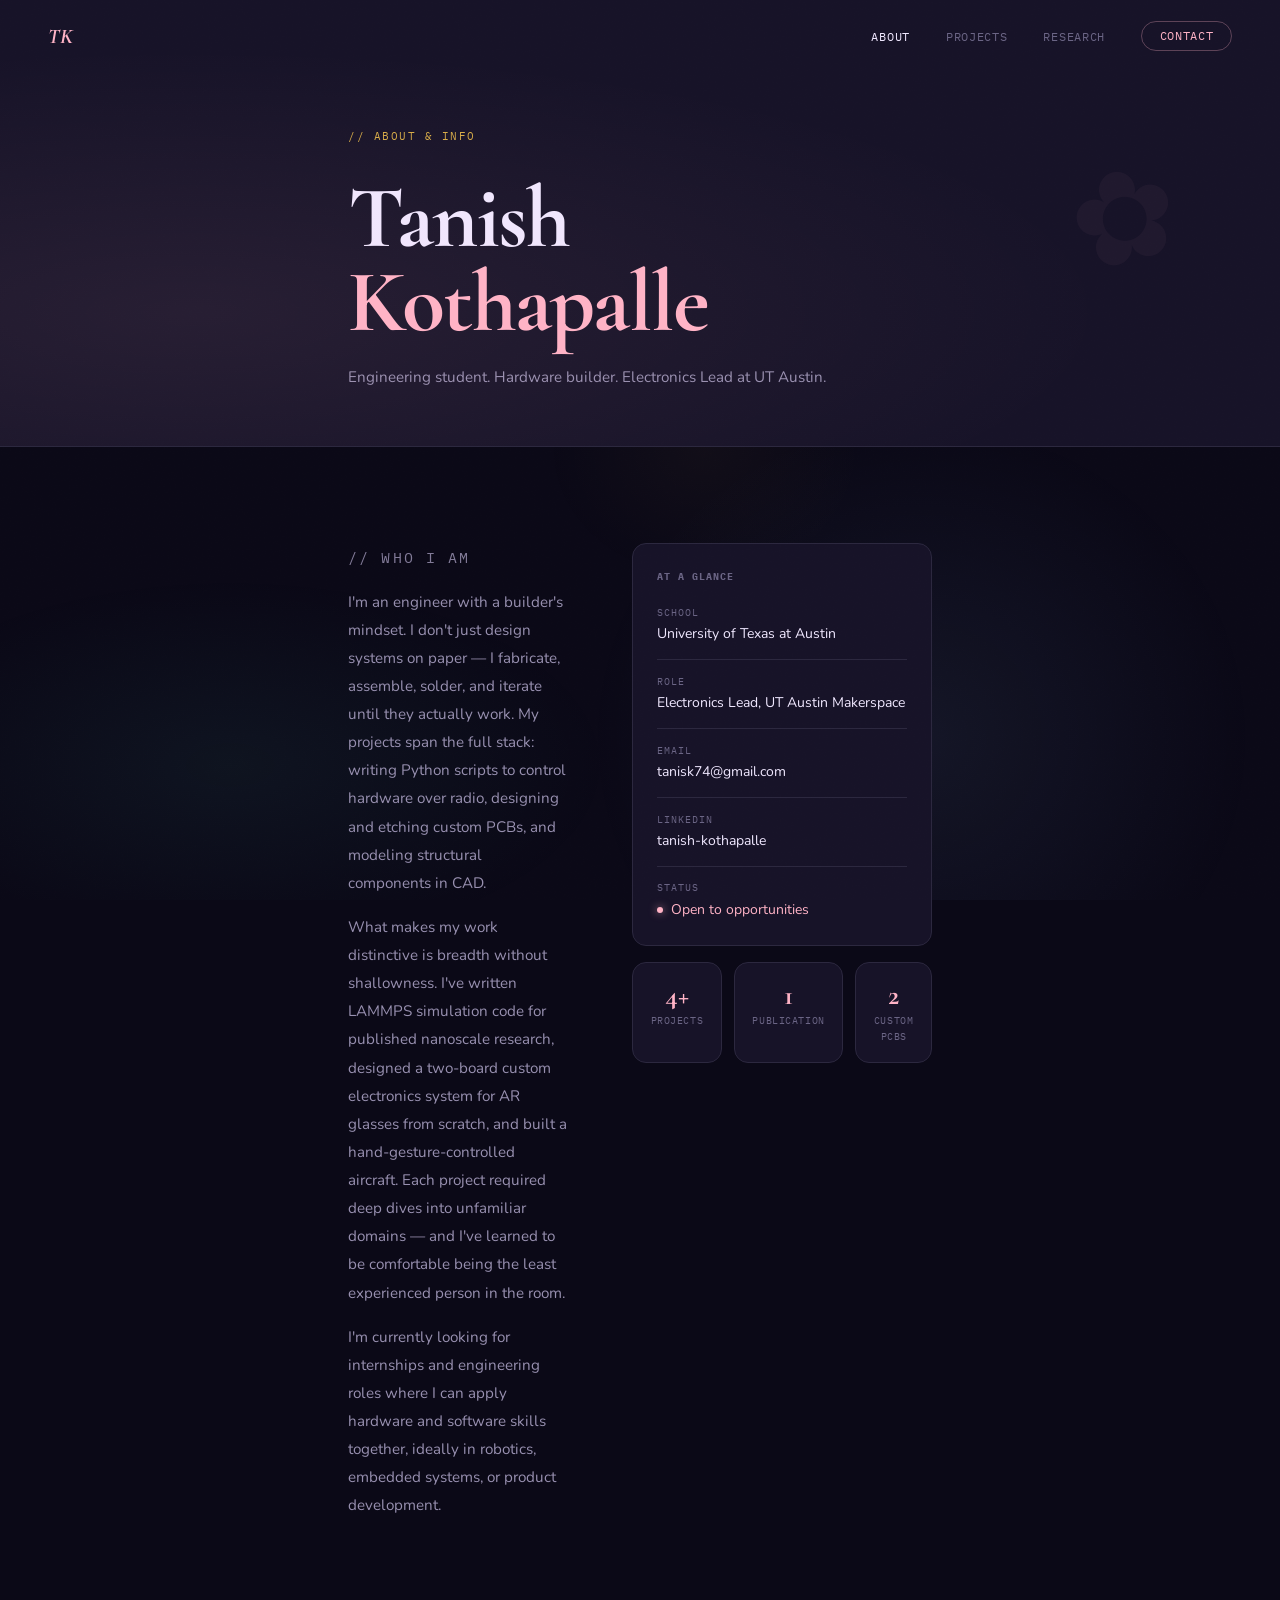
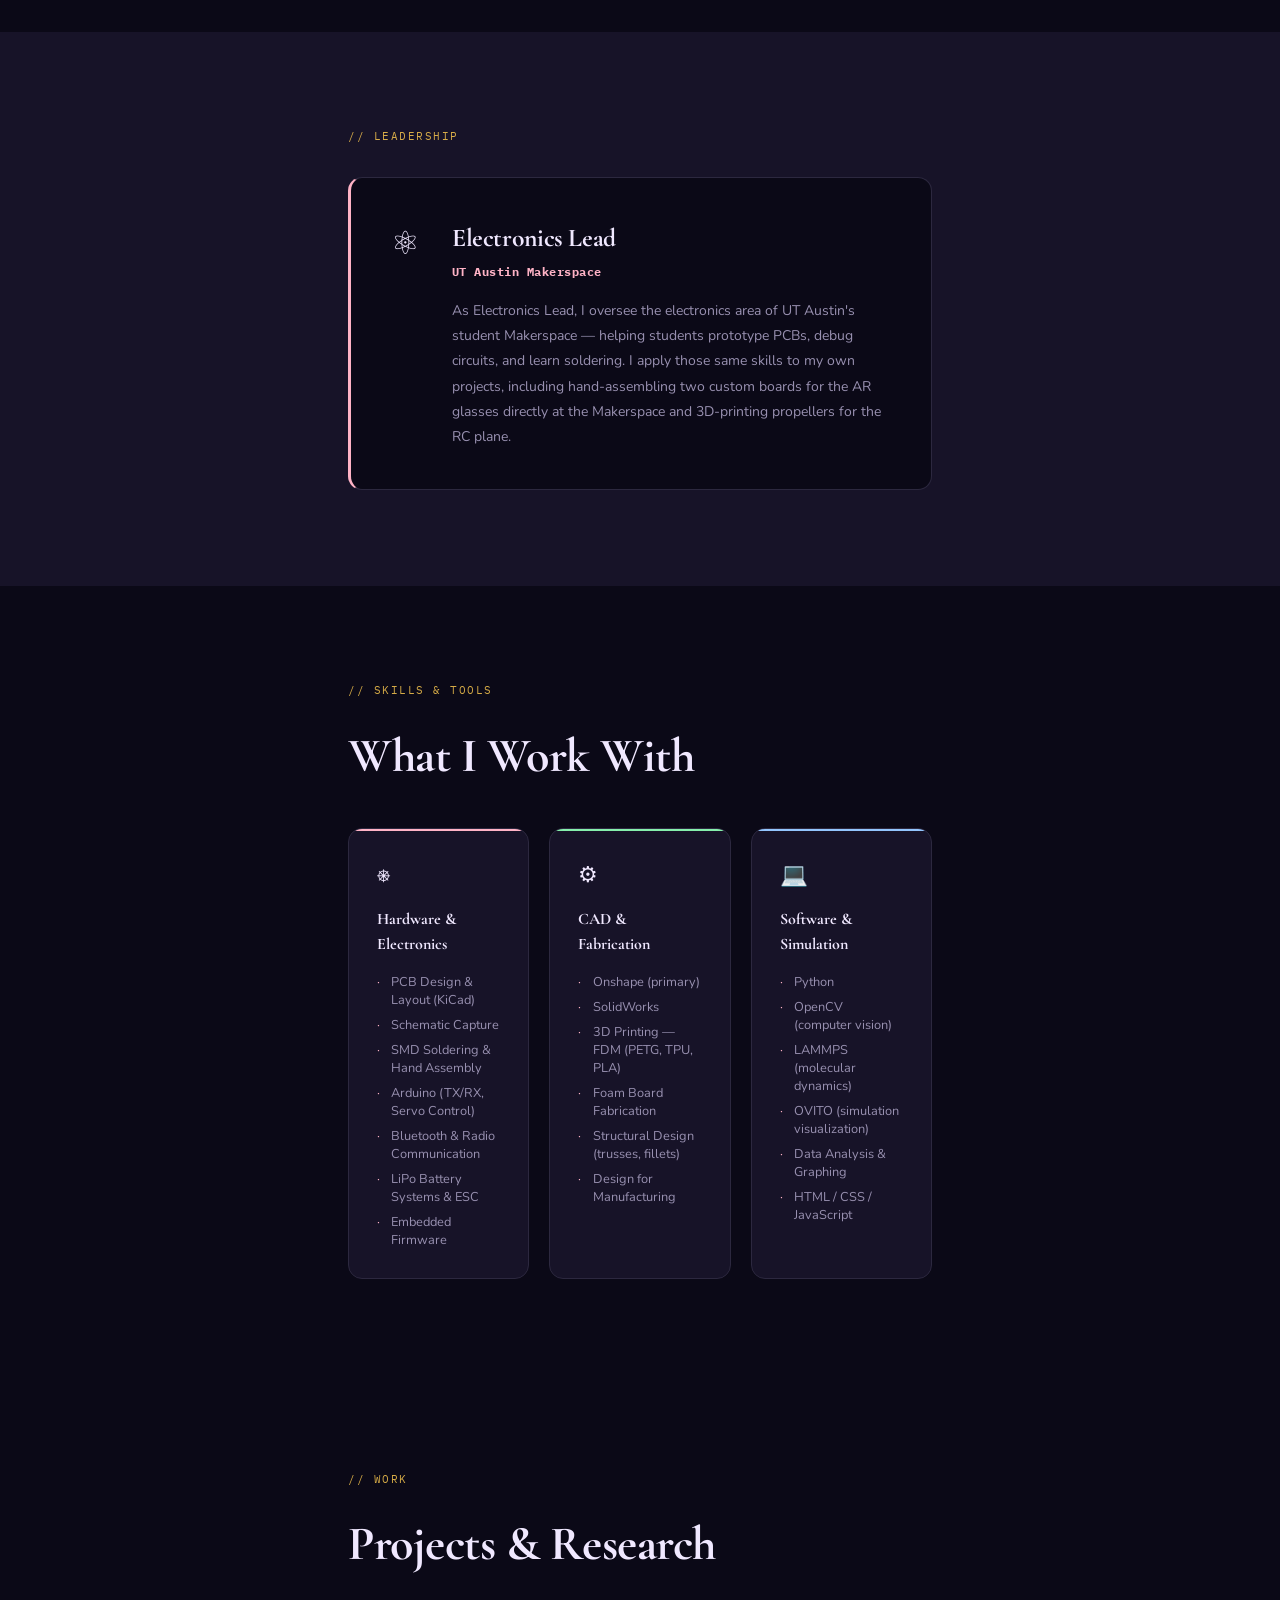
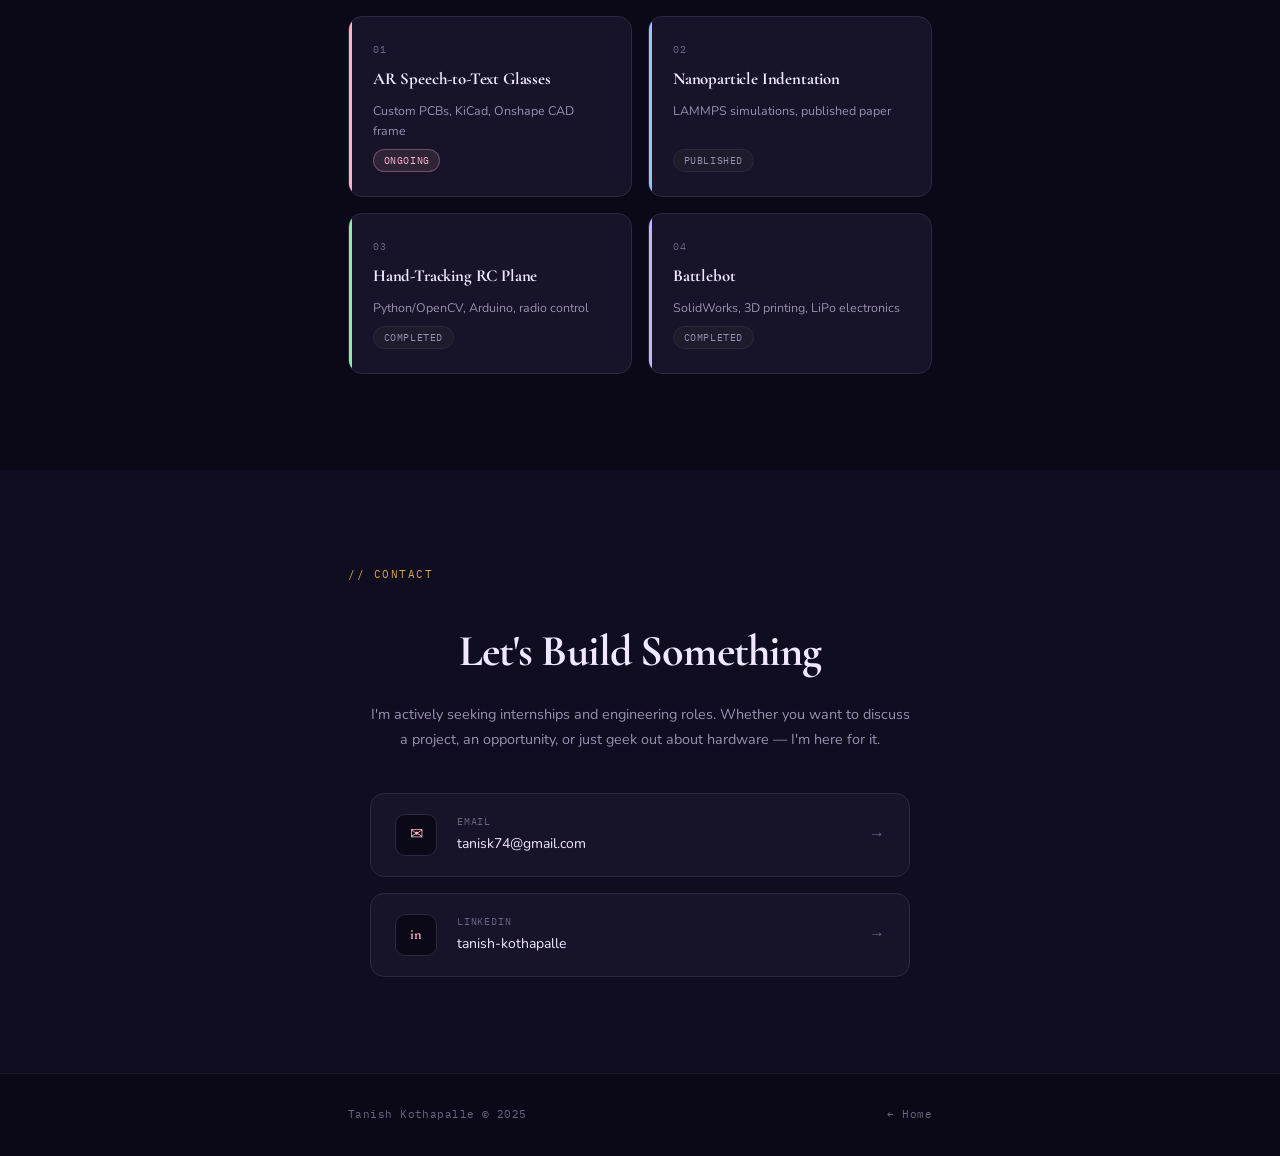
==== commit 9032fc54: "Japanese aesthetic overhaul: sakura palette, Cormorant Garamond, petal animation - New color system:" ====
--- a/about.html
+++ b/about.html
@@ -7,7 +7,7 @@
     <link rel="stylesheet" href="styles.css">
     <link rel="preconnect" href="https://fonts.googleapis.com">
     <link rel="preconnect" href="https://fonts.gstatic.com" crossorigin>
-    <link href="https://fonts.googleapis.com/css2?family=Syne:wght@400;700;800&family=DM+Sans:wght@400;500&family=IBM+Plex+Mono:wght@400;500&display=swap" rel="stylesheet">
+    <link href="https://fonts.googleapis.com/css2?family=Cormorant+Garamond:ital,wght@0,400;0,600;0,700;1,400;1,700&family=Nunito:wght@400;500;600&family=IBM+Plex+Mono:wght@400;500&display=swap" rel="stylesheet">
 </head>
 <body>
 
--- a/styles.css
+++ b/styles.css
@@ -7,27 +7,34 @@
    DESIGN TOKENS
 ═══════════════════════════════════════ */
 :root {
-    --bg:        #080808;
-    --bg2:       #0e0e0e;
-    --surface:   #121212;
-    --surface2:  #1a1a1a;
-    --border:    #1f1f1f;
-    --border2:   #2a2a2a;
-    --text:      #ececec;
-    --muted:     #5a5a5a;
-    --muted2:    #888;
-
-    --green:     #a3ff4e;
-    --blue:      #7ec8e3;
-    --teal:      #3ecfb0;
-    --purple:    #b8a4f5;
-    --accent:    #a3ff4e;
-
-    --display:   'Syne', sans-serif;
-    --body:      'DM Sans', sans-serif;
+    --bg:        #0b0917;
+    --bg2:       #100d20;
+    --surface:   #171328;
+    --surface2:  #1e1932;
+    --border:    #2c283f;
+    --border2:   #3a354f;
+    --text:      #f0e8ff;
+    --muted:     #6b6585;
+    --muted2:    #9890b0;
+
+    --sakura:    #ffb3c6;
+    --lavender:  #c4b5fd;
+    --sky:       #93c5fd;
+    --mint:      #86efac;
+    --gold:      #f9c74f;
+    --peach:     #ffcba4;
+
+    --green:     #86efac;
+    --blue:      #93c5fd;
+    --teal:      #5eead4;
+    --purple:    #c4b5fd;
+    --accent:    #ffb3c6;
+
+    --display:   'Cormorant Garamond', serif;
+    --body:      'Nunito', sans-serif;
     --mono:      'IBM Plex Mono', monospace;
 
-    --radius:    10px;
+    --radius:    14px;
     --ease:      cubic-bezier(0.4, 0, 0.2, 1);
     --t:         0.3s var(--ease);
 }
@@ -43,34 +50,44 @@
     color: var(--text);
     line-height: 1.6;
     overflow-x: hidden;
-}
-
-/* Grain overlay */
+    position: relative;
+}
+
+/* Watercolor ambient wash */
+body::before {
+    content: '';
+    position: fixed; inset: 0; pointer-events: none; z-index: 0;
+    background:
+        radial-gradient(ellipse 55% 45% at 12% 18%, rgba(255,179,198,.09) 0%, transparent 70%),
+        radial-gradient(ellipse 45% 50% at 88% 12%, rgba(196,181,253,.07) 0%, transparent 60%),
+        radial-gradient(ellipse 40% 55% at 72% 82%, rgba(147,197,253,.07) 0%, transparent 65%),
+        radial-gradient(ellipse 50% 35% at 18% 85%, rgba(94,234,212,.05)  0%, transparent 60%),
+        radial-gradient(ellipse 25% 30% at 55% 50%, rgba(249,199,79,.03)  0%, transparent 50%);
+}
+
+/* Paper / grain texture */
 body::after {
     content: '';
-    position: fixed;
-    inset: 0;
+    position: fixed; inset: 0; pointer-events: none; z-index: 9000;
     background-image: url("data:image/svg+xml,%3Csvg xmlns='http://www.w3.org/2000/svg' width='250' height='250'%3E%3Cfilter id='n'%3E%3CfeTurbulence type='fractalNoise' baseFrequency='.85' numOctaves='4' stitchTiles='stitch'/%3E%3C/filter%3E%3Crect width='250' height='250' filter='url(%23n)' opacity='.4'/%3E%3C/svg%3E");
     background-size: 250px 250px;
-    opacity: 0.028;
-    pointer-events: none;
-    z-index: 9000;
+    opacity: 0.022;
+    mix-blend-mode: overlay;
 }
 
 a { text-decoration: none; color: inherit; }
 
 ::-webkit-scrollbar            { width: 2px; }
 ::-webkit-scrollbar-track      { background: transparent; }
-::-webkit-scrollbar-thumb      { background: var(--accent); }
+::-webkit-scrollbar-thumb      { background: var(--sakura); }
 
 /* ═══════════════════════════════════════
    SCROLL PROGRESS
 ═══════════════════════════════════════ */
 #scroll-progress {
-    position: fixed; top: 0; left: 0;
-    height: 2px;
-    background: var(--accent);
-    box-shadow: 0 0 10px rgba(163,255,78,.6);
+    position: fixed; top: 0; left: 0; height: 2px;
+    background: linear-gradient(to right, var(--sakura), var(--lavender), var(--sky));
+    box-shadow: 0 0 10px rgba(255,179,198,.5);
     width: 0%; z-index: 9999;
     transition: width .1s linear;
 }
@@ -79,54 +96,45 @@
    NAV
 ═══════════════════════════════════════ */
 #nav {
-    position: fixed; top: 0; left: 0; right: 0;
-    z-index: 500;
+    position: fixed; top: 0; left: 0; right: 0; z-index: 500;
     display: flex; align-items: center; justify-content: space-between;
     padding: 1.25rem 3rem;
     transition: background var(--t), border-color var(--t);
 }
 
 #nav.scrolled {
-    background: rgba(8,8,8,.9);
-    backdrop-filter: blur(16px);
-    border-bottom: 1px solid var(--border);
+    background: rgba(11,9,23,.88);
+    backdrop-filter: blur(20px);
+    border-bottom: 1px solid rgba(255,179,198,.1);
 }
 
 .nav-logo {
     font-family: var(--display);
-    font-weight: 800;
-    font-size: 1.15rem;
-    color: var(--accent);
-    letter-spacing: -.02em;
-}
-
-.nav-links {
-    display: flex; list-style: none;
-    gap: 2.25rem; align-items: center;
-}
+    font-weight: 700; font-style: italic;
+    font-size: 1.3rem; color: var(--sakura);
+    letter-spacing: .02em;
+}
+
+.nav-links { display: flex; list-style: none; gap: 2.25rem; align-items: center; }
 
 .nav-links a {
-    font-family: var(--mono);
-    font-size: .75rem;
-    color: var(--muted2);
-    letter-spacing: .06em;
-    text-transform: uppercase;
-    transition: color var(--t);
+    font-family: var(--mono); font-size: .72rem;
+    color: var(--muted); letter-spacing: .06em;
+    text-transform: uppercase; transition: color var(--t);
 }
 
 .nav-links a:hover, .nav-active { color: var(--text) !important; }
 
 .nav-links .nav-btn {
-    color: var(--accent) !important;
-    border: 1px solid rgba(163,255,78,.35);
-    padding: .4rem 1.1rem;
-    border-radius: 4px;
+    color: var(--sakura) !important;
+    border: 1px solid rgba(255,179,198,.3);
+    padding: .4rem 1.1rem; border-radius: 100px;
     transition: all var(--t);
 }
 
 .nav-links .nav-btn:hover {
-    background: var(--accent);
-    color: var(--bg) !important;
+    background: var(--sakura); color: #1a0a10 !important;
+    box-shadow: 0 0 20px rgba(255,179,198,.3);
 }
 
 .hamburger {
@@ -136,16 +144,14 @@
 
 .hamburger span {
     display: block; width: 22px; height: 1.5px;
-    background: var(--text); border-radius: 1px;
-    transition: all var(--t);
-}
-
-/* Mobile menu */
+    background: var(--text); border-radius: 1px; transition: all var(--t);
+}
+
 .mobile-menu {
     position: fixed; top: 0; right: -100%;
     width: 260px; height: 100vh;
     background: var(--surface);
-    border-left: 1px solid var(--border);
+    border-left: 1px solid rgba(255,179,198,.1);
     z-index: 400; padding: 5rem 2rem 2rem;
     transition: right .4s var(--ease);
 }
@@ -158,11 +164,10 @@
     display: block; padding: 1.1rem 0;
     font-family: var(--mono); font-size: .85rem;
     color: var(--text); letter-spacing: .06em;
-    text-transform: uppercase;
-    transition: color var(--t);
-}
-
-.mobile-menu a:hover { color: var(--accent); }
+    text-transform: uppercase; transition: color var(--t);
+}
+
+.mobile-menu a:hover { color: var(--sakura); }
 
 /* ═══════════════════════════════════════
    HERO
@@ -174,27 +179,27 @@
 
 #canvas {
     position: absolute; inset: 0; z-index: 0;
-    pointer-events: none; opacity: .5;
+    pointer-events: none; opacity: .75;
 }
 
 .hero-inner {
     position: relative; z-index: 1;
     padding: 0 3rem;
-    max-width: 980px; width: 100%; margin: 0 auto;
+    max-width: 860px; width: 100%; margin: 0 auto;
 }
 
 .hero-tag {
     display: inline-flex; align-items: center; gap: .6rem;
     font-family: var(--mono); font-size: .72rem;
-    color: var(--muted2); margin-bottom: 1.75rem;
+    color: var(--muted); margin-bottom: 1.75rem;
     letter-spacing: .08em; text-transform: uppercase;
 }
 
 .blink-dot {
-    width: 6px; height: 6px;
-    background: var(--accent); border-radius: 50%;
+    width: 6px; height: 6px; border-radius: 50%;
+    background: var(--sakura);
     animation: blink 2s ease-in-out infinite;
-    box-shadow: 0 0 8px rgba(163,255,78,.8);
+    box-shadow: 0 0 8px rgba(255,179,198,.7);
 }
 
 @keyframes blink { 0%,100% { opacity: 1; } 50% { opacity: .1; } }
@@ -202,14 +207,17 @@
 .hero-name {
     font-family: var(--display);
     font-size: clamp(4rem, 11vw, 9rem);
-    font-weight: 800;
-    line-height: .9;
-    letter-spacing: -.04em;
-    margin-bottom: 1.5rem;
-}
-
-.name-first { display: block; color: var(--text); }
-.name-last  { display: block; color: var(--accent); }
+    font-weight: 700; line-height: .9;
+    letter-spacing: -.02em; margin-bottom: 1.5rem;
+}
+
+.name-first { display: block; color: var(--text); font-style: normal; }
+
+.name-last {
+    display: block; color: var(--sakura);
+    font-style: italic;
+    text-shadow: 0 0 60px rgba(255,179,198,.3);
+}
 
 .hero-name:hover .name-first { animation: glitch .35s var(--ease); }
 
@@ -223,46 +231,38 @@
 }
 
 .hero-typed {
-    font-family: var(--mono); font-size: .95rem;
+    font-family: var(--mono); font-size: .9rem;
     color: var(--muted2); margin-bottom: 2.5rem;
     min-height: 1.6em; letter-spacing: .02em;
 }
 
-.type-cursor {
-    color: var(--accent);
-    animation: blink-cursor .7s step-end infinite;
-}
-
+.type-cursor { color: var(--sakura); animation: blink-cursor .7s step-end infinite; }
 @keyframes blink-cursor { 0%,100% { opacity: 1; } 50% { opacity: 0; } }
 
 .hero-actions { display: flex; gap: 1rem; flex-wrap: wrap; margin-bottom: 2rem; }
 
 .btn-primary {
-    display: inline-block;
-    font-family: var(--display);
-    font-weight: 700; font-size: .875rem;
-    background: var(--accent); color: var(--bg);
-    padding: .8rem 2rem; border-radius: 6px;
-    letter-spacing: -.01em;
+    display: inline-block; font-family: var(--body);
+    font-weight: 600; font-size: .9rem;
+    background: var(--sakura); color: #1a0a10;
+    padding: .8rem 2rem; border-radius: 100px;
     transition: all var(--t);
 }
 
 .btn-primary:hover {
-    background: #b8ff6e;
+    background: #ffcad8;
     transform: translateY(-2px);
-    box-shadow: 0 10px 30px rgba(163,255,78,.3);
+    box-shadow: 0 10px 30px rgba(255,179,198,.35);
 }
 
 .btn-ghost {
-    display: inline-block;
-    font-family: var(--mono); font-size: .78rem;
-    color: var(--muted2); border: 1px solid var(--border2);
-    padding: .8rem 2rem; border-radius: 6px;
-    letter-spacing: .04em; text-transform: uppercase;
-    transition: all var(--t);
-}
-
-.btn-ghost:hover { color: var(--text); border-color: var(--muted); }
+    display: inline-block; font-family: var(--mono); font-size: .75rem;
+    color: var(--muted); border: 1px solid var(--border2);
+    padding: .8rem 2rem; border-radius: 100px;
+    letter-spacing: .04em; text-transform: uppercase; transition: all var(--t);
+}
+
+.btn-ghost:hover { color: var(--text); border-color: rgba(255,179,198,.3); }
 
 .hero-meta {
     display: flex; gap: 1rem; align-items: center;
@@ -271,20 +271,19 @@
 }
 
 .hero-meta a { color: var(--muted); transition: color var(--t); }
-.hero-meta a:hover { color: var(--text); }
+.hero-meta a:hover { color: var(--sakura); }
 
 .scroll-indicator {
     position: absolute; bottom: 2.5rem; left: 50%;
     transform: translateX(-50%);
     display: flex; flex-direction: column; align-items: center; gap: .5rem;
     font-family: var(--mono); font-size: .62rem;
-    color: var(--muted); letter-spacing: .14em; text-transform: uppercase;
-    z-index: 1;
+    color: var(--muted); letter-spacing: .14em; text-transform: uppercase; z-index: 1;
 }
 
 .scroll-track {
     width: 1px; height: 44px;
-    background: linear-gradient(to bottom, var(--accent), transparent);
+    background: linear-gradient(to bottom, var(--sakura), transparent);
     animation: scroll-pulse 2.2s ease-in-out infinite;
     transform-origin: top;
 }
@@ -297,51 +296,46 @@
 /* ═══════════════════════════════════════
    LAYOUT UTILITIES
 ═══════════════════════════════════════ */
-.section { padding: 6rem 0; }
-
-.container {
-    max-width: 1080px; margin: 0 auto;
-    padding: 0 3rem;
-}
+.section { padding: 6rem 0; position: relative; }
+
+.container { max-width: 680px; margin: 0 auto; padding: 0 3rem; }
 
 .section-label {
     font-family: var(--mono); font-size: .68rem;
-    color: var(--accent); letter-spacing: .14em;
-    text-transform: uppercase; margin-bottom: 2rem;
-    opacity: .7;
+    color: var(--gold); letter-spacing: .14em;
+    text-transform: uppercase; margin-bottom: 2rem; opacity: .85;
 }
 
 .section-title {
     font-family: var(--display);
     font-size: clamp(2rem, 4vw, 3rem);
-    font-weight: 800; letter-spacing: -.03em;
+    font-weight: 700; letter-spacing: -.01em;
     line-height: 1; margin-bottom: 3rem;
 }
 
-/* Color utility */
-.accent        { color: var(--accent); }
-.accent-blue   { color: var(--blue);   }
-.accent-teal   { color: var(--teal);   }
-.accent-purple { color: var(--purple); }
+.accent        { color: var(--sakura);   }
+.accent-blue   { color: var(--sky);      }
+.accent-teal   { color: var(--teal);     }
+.accent-purple { color: var(--lavender); }
 
 /* ═══════════════════════════════════════
    INDEX — EXPLORE CARDS
 ═══════════════════════════════════════ */
-.explore-section { background: var(--bg2); border-top: 1px solid var(--border); }
+.explore-section {
+    background: var(--bg2);
+    border-top: 1px solid rgba(255,179,198,.06);
+    position: relative;
+}
 
 .explore-grid {
-    display: grid;
-    grid-template-columns: repeat(3, 1fr);
-    gap: 1px;
-    background: var(--border);
+    display: grid; grid-template-columns: repeat(3, 1fr);
+    gap: 1px; background: var(--border);
     border: 1px solid var(--border);
-    border-radius: var(--radius);
-    overflow: hidden;
+    border-radius: var(--radius); overflow: hidden;
 }
 
 .explore-card {
-    background: var(--bg);
-    padding: 2.5rem 2rem;
+    background: var(--bg); padding: 2.5rem 2rem;
     display: flex; flex-direction: column; gap: 1rem;
     color: var(--text); position: relative; overflow: hidden;
     transition: background var(--t);
@@ -350,37 +344,29 @@
 .explore-card:hover { background: var(--surface); }
 
 .explore-card::before {
-    content: '';
-    position: absolute; top: 0; left: 0; right: 0; height: 2px;
+    content: ''; position: absolute; top: 0; left: 0; right: 0; height: 2px;
     transition: opacity var(--t);
 }
 
-[data-accent="green"].explore-card::before  { background: var(--green);  }
-[data-accent="blue"].explore-card::before   { background: var(--blue);   }
-[data-accent="teal"].explore-card::before   { background: var(--teal);   }
-
-.ec-num {
-    font-family: var(--mono); font-size: .65rem;
-    color: var(--muted); letter-spacing: .1em;
-}
+[data-accent="green"].explore-card::before { background: var(--sakura);   }
+[data-accent="blue"].explore-card::before  { background: var(--sky);      }
+[data-accent="teal"].explore-card::before  { background: var(--mint);     }
+
+.ec-num { font-family: var(--mono); font-size: .65rem; color: var(--muted); letter-spacing: .1em; }
 
 .explore-card h3 {
-    font-family: var(--display);
-    font-size: 1.3rem; font-weight: 700;
-    letter-spacing: -.02em; line-height: 1.15;
-}
-
-.explore-card p {
-    font-size: .85rem; color: var(--muted2);
-    line-height: 1.65; flex: 1;
-}
+    font-family: var(--display); font-size: 1.4rem;
+    font-weight: 700; letter-spacing: -.01em; line-height: 1.15;
+}
+
+.explore-card p { font-size: .875rem; color: var(--muted2); line-height: 1.65; flex: 1; }
 
 .ec-tags { display: flex; flex-wrap: wrap; gap: .4rem; }
 
 .ec-tags span {
     font-family: var(--mono); font-size: .62rem;
     color: var(--muted); background: var(--surface2);
-    border: 1px solid var(--border); padding: .2rem .5rem; border-radius: 3px;
+    border: 1px solid var(--border); padding: .2rem .5rem; border-radius: 100px;
 }
 
 .ec-arrow {
@@ -389,7 +375,7 @@
     align-self: flex-end; margin-top: .25rem;
 }
 
-.explore-card:hover .ec-arrow { transform: translateX(5px); color: var(--accent); }
+.explore-card:hover .ec-arrow { transform: translateX(5px); color: var(--sakura); }
 
 /* ═══════════════════════════════════════
    INDEX — SKILLS STRIP
@@ -397,13 +383,12 @@
 .skills-strip {
     border-top: 1px solid var(--border);
     border-bottom: 1px solid var(--border);
-    overflow: hidden; padding: 1rem 0; background: var(--bg2);
+    padding: 1rem 0; background: var(--bg2); overflow: hidden;
 }
 
 .strip-inner {
-    display: flex; gap: 1.5rem;
-    align-items: center; padding: 0 3rem;
-    flex-wrap: wrap; justify-content: center;
+    display: flex; gap: 1.5rem; align-items: center;
+    padding: 0 3rem; flex-wrap: wrap; justify-content: center;
 }
 
 .strip-inner span {
@@ -411,25 +396,19 @@
     color: var(--muted); white-space: nowrap; letter-spacing: .04em;
 }
 
-.strip-inner .dot { color: var(--border2); user-select: none; }
+.strip-inner .dot { color: var(--sakura); opacity: .5; user-select: none; }
 
 /* ═══════════════════════════════════════
    INDEX — CONTACT STRIP
 ═══════════════════════════════════════ */
-.contact-strip {
-    padding: 4rem 0;
-    border-top: 1px solid var(--border); background: var(--bg2);
-}
-
-.cs-inner {
-    display: flex; align-items: center;
-    justify-content: space-between; gap: 2rem; flex-wrap: wrap;
-}
+.contact-strip { padding: 4rem 0; border-top: 1px solid var(--border); background: var(--bg2); }
+
+.cs-inner { display: flex; align-items: center; justify-content: space-between; gap: 2rem; flex-wrap: wrap; }
 
 .cs-inner p {
     font-family: var(--display);
     font-size: clamp(1.1rem, 2.5vw, 1.6rem);
-    font-weight: 700; letter-spacing: -.02em; color: var(--text);
+    font-weight: 700; letter-spacing: -.01em; color: var(--text);
 }
 
 .cs-links { display: flex; gap: 1rem; flex-wrap: wrap; }
@@ -446,48 +425,53 @@
 
 .page-header::before {
     content: '';
-    position: absolute; inset: 0;
-    background: radial-gradient(ellipse at 10% 70%, rgba(163,255,78,.04) 0%, transparent 60%);
-    pointer-events: none;
+    position: absolute; inset: 0; pointer-events: none;
+    background: radial-gradient(ellipse at 15% 70%, rgba(255,179,198,.07) 0%, transparent 60%);
+}
+
+/* Decorative faint petal watermark */
+.page-header::after {
+    content: '✿';
+    position: absolute; right: 8%; top: 35%;
+    font-size: 8rem; color: rgba(255,179,198,.04);
+    pointer-events: none; transform: rotate(-15deg);
+    line-height: 1;
 }
 
 .page-header--blue::before {
-    background: radial-gradient(ellipse at 10% 70%, rgba(126,200,227,.05) 0%, transparent 60%);
+    background: radial-gradient(ellipse at 15% 70%, rgba(147,197,253,.07) 0%, transparent 60%);
 }
 
 .page-title {
     font-family: var(--display);
     font-size: clamp(3rem, 7vw, 5.5rem);
-    font-weight: 800; letter-spacing: -.04em;
+    font-weight: 700; letter-spacing: -.02em;
     line-height: .95; margin-bottom: 1.25rem;
 }
 
 .page-subtitle {
     font-size: .95rem; color: var(--muted2);
-    line-height: 1.7; max-width: 500px;
-    font-family: var(--body);
+    line-height: 1.7; max-width: 500px; font-family: var(--body);
 }
 
 /* ═══════════════════════════════════════
    PROJECT SVG ILLUSTRATIONS
 ═══════════════════════════════════════ */
 .proj-visual {
-    background: var(--surface);
-    border: 1px solid var(--border);
-    border-radius: var(--radius);
-    overflow: hidden; position: relative;
+    background: var(--surface); border: 1px solid var(--border);
+    border-radius: var(--radius); overflow: hidden; position: relative;
     display: flex; align-items: center; justify-content: center;
     min-height: 280px; margin-bottom: 1.5rem;
 }
 
 .proj-visual svg { width: 100%; max-height: 320px; }
 
-.proj-visual--green { border-color: rgba(163,255,78,.15); background: rgba(163,255,78,.02); }
-.proj-visual--blue  { border-color: rgba(126,200,227,.15); background: rgba(126,200,227,.02); }
-.proj-visual--teal  { border-color: rgba(62,207,176,.15);  background: rgba(62,207,176,.02);  }
-.proj-visual--purple{ border-color: rgba(184,164,245,.15); background: rgba(184,164,245,.02); }
-
-/* IMAGE GRID CONTAINERS (when real images exist) */
+.proj-visual--green  { border-color: rgba(134,239,172,.15); background: rgba(134,239,172,.02); }
+.proj-visual--blue   { border-color: rgba(147,197,253,.15); background: rgba(147,197,253,.02); }
+.proj-visual--teal   { border-color: rgba(94,234,212,.15);  background: rgba(94,234,212,.02);  }
+.proj-visual--purple { border-color: rgba(196,181,253,.15); background: rgba(196,181,253,.02); }
+
+/* IMAGE GRID CONTAINERS */
 .img-grid-2 { display: grid; grid-template-columns: 1fr 1fr; gap: 1rem; margin-bottom: 1.5rem; }
 .img-grid-3 { display: grid; grid-template-columns: repeat(3,1fr); gap: 1rem; margin-bottom: 1.5rem; }
 .img-grid-1 { margin-bottom: 1.5rem; }
@@ -496,14 +480,9 @@
     background: var(--surface2); border: 1px solid var(--border);
     border-radius: var(--radius); overflow: hidden;
     min-height: 200px; display: flex; flex-direction: column;
-    position: relative;
-}
-
-.img-wrap img {
-    width: 100%; flex: 1; object-fit: cover; display: block;
-    transition: transform .4s var(--ease);
-}
-
+}
+
+.img-wrap img { width: 100%; flex: 1; object-fit: cover; display: block; transition: transform .4s var(--ease); }
 .img-wrap:hover img { transform: scale(1.02); }
 
 figcaption {
@@ -523,92 +502,60 @@
    PROJECT PAGES
 ═══════════════════════════════════════ */
 .project-section { position: relative; }
-
 .proj-header { margin-bottom: 2rem; }
 
-.proj-meta {
-    display: flex; align-items: center; gap: .75rem;
-    margin-bottom: .75rem; flex-wrap: wrap;
-}
-
-.proj-num {
-    font-family: var(--display); font-size: .75rem;
-    font-weight: 700; letter-spacing: .06em;
-}
-
-.proj-type {
-    font-family: var(--mono); font-size: .68rem;
-    color: var(--muted); letter-spacing: .06em; text-transform: uppercase;
-}
-
-.badge {
-    font-family: var(--mono); font-size: .62rem; font-weight: 500;
-    padding: .2rem .65rem; border-radius: 100px;
-    text-transform: uppercase; letter-spacing: .06em;
-}
-
-.badge.ongoing  { background: rgba(163,255,78,.1); color: var(--green); border: 1px solid rgba(163,255,78,.3); }
-.badge.completed{ background: rgba(100,100,100,.1); color: var(--muted2); border: 1px solid var(--border); }
+.proj-meta { display: flex; align-items: center; gap: .75rem; margin-bottom: .75rem; flex-wrap: wrap; }
+
+.proj-num { font-family: var(--display); font-size: .85rem; font-weight: 700; letter-spacing: .04em; }
+
+.proj-type { font-family: var(--mono); font-size: .68rem; color: var(--muted); letter-spacing: .06em; text-transform: uppercase; }
+
+.badge { font-family: var(--mono); font-size: .62rem; padding: .2rem .65rem; border-radius: 100px; text-transform: uppercase; letter-spacing: .06em; }
+
+.badge.ongoing   { background: rgba(255,179,198,.1); color: var(--sakura);  border: 1px solid rgba(255,179,198,.3); }
+.badge.completed { background: rgba(100,100,100,.1); color: var(--muted2); border: 1px solid var(--border); }
 
 .proj-title {
     font-family: var(--display);
     font-size: clamp(2rem, 4.5vw, 3.5rem);
-    font-weight: 800; letter-spacing: -.035em;
+    font-weight: 700; letter-spacing: -.02em;
     line-height: 1; margin-bottom: .9rem;
 }
 
-.proj-lead {
-    font-size: .95rem; color: var(--muted2);
-    line-height: 1.8; max-width: 680px; margin-bottom: 1.25rem;
-}
+.proj-lead { font-size: .95rem; color: var(--muted2); line-height: 1.8; max-width: 680px; margin-bottom: 1.25rem; }
 
 .proj-tech-strip { display: flex; flex-wrap: wrap; gap: .4rem; }
 
 .proj-tech-strip span {
     font-family: var(--mono); font-size: .68rem; color: var(--muted2);
     background: var(--surface); border: 1px solid var(--border);
-    padding: .25rem .6rem; border-radius: 3px;
-}
-
-.proj-layout {
-    display: grid; grid-template-columns: 1fr 1fr;
-    gap: 3rem; align-items: start; margin-top: 2rem;
-}
-
+    padding: .25rem .65rem; border-radius: 100px;
+}
+
+.proj-layout { display: grid; grid-template-columns: 1fr 1fr; gap: 3rem; align-items: start; margin-top: 2rem; }
 .proj-layout--full { grid-template-columns: 1fr; }
 
 .proj-details-col h3 {
-    font-family: var(--display);
-    font-size: .75rem; font-weight: 700;
-    color: var(--muted); text-transform: uppercase;
-    letter-spacing: .1em; margin-bottom: .85rem;
-}
-
-.proj-details-col p {
-    font-size: .875rem; color: var(--muted2);
-    line-height: 1.75; margin-bottom: 1rem;
-}
-
-.detail-list {
-    list-style: none; display: flex;
-    flex-direction: column; gap: .5rem;
-}
+    font-family: var(--display); font-size: .9rem; font-weight: 700;
+    color: var(--muted2); text-transform: uppercase;
+    letter-spacing: .06em; margin-bottom: .85rem;
+}
+
+.proj-details-col p { font-size: .875rem; color: var(--muted2); line-height: 1.75; margin-bottom: 1rem; }
+
+.detail-list { list-style: none; display: flex; flex-direction: column; gap: .5rem; }
 
 .detail-list li {
-    position: relative; padding-left: 1.1rem;
-    font-size: .85rem; color: var(--muted2);
-    line-height: 1.55;
+    position: relative; padding-left: 1.2rem;
+    font-size: .85rem; color: var(--muted2); line-height: 1.55;
 }
 
 .detail-list li::before {
-    content: '→'; position: absolute; left: 0;
-    color: var(--accent); font-size: .72rem; top: .05em;
-}
-
-.proj-divider {
-    height: 1px; background: var(--border);
-    margin: 0; opacity: .6;
-}
+    content: '✦'; position: absolute; left: 0;
+    color: var(--sakura); font-size: .5rem; top: .3em;
+}
+
+.proj-divider { height: 1px; background: var(--border); margin: 0; opacity: .5; }
 
 /* ═══════════════════════════════════════
    RESEARCH
@@ -616,176 +563,115 @@
 .pub-callout {
     display: flex; align-items: center; gap: 1.25rem;
     background: var(--surface); border: 1px solid var(--border);
-    border-left: 3px solid var(--blue);
-    border-radius: var(--radius); padding: 1.5rem; margin-bottom: 3rem;
+    border-left: 3px solid var(--sky);
+    border-radius: var(--radius); padding: 1.5rem; margin-bottom: 2rem;
 }
 
 .pub-icon { font-size: 1.75rem; flex-shrink: 0; }
 .pub-text { flex: 1; }
 
 .pub-label {
-    font-family: var(--mono); font-size: .65rem;
-    color: var(--blue); text-transform: uppercase;
-    letter-spacing: .1em; margin-bottom: .3rem;
-}
-
-.pub-title { font-size: .95rem; font-weight: 500; font-style: italic; line-height: 1.4; }
+    font-family: var(--mono); font-size: .65rem; color: var(--sky);
+    text-transform: uppercase; letter-spacing: .1em; margin-bottom: .3rem;
+}
+
+.pub-title { font-size: .95rem; font-weight: 500; font-style: italic; line-height: 1.4; font-family: var(--display); }
 
 .pub-badge {
     font-family: var(--mono); font-size: .65rem;
-    color: var(--blue); border: 1px solid rgba(126,200,227,.4);
-    background: rgba(126,200,227,.08); padding: .3rem .75rem;
+    color: var(--sky); border: 1px solid rgba(147,197,253,.4);
+    background: rgba(147,197,253,.08); padding: .3rem .75rem;
     border-radius: 100px; white-space: nowrap; letter-spacing: .06em; text-transform: uppercase;
 }
 
 .section-sub { margin-bottom: 1.25rem; }
 
-.sub-title {
-    font-family: var(--display);
-    font-size: 1.15rem; font-weight: 700;
-    letter-spacing: -.01em; margin-bottom: .4rem;
-}
-
-.sub-desc {
-    font-size: .875rem; color: var(--muted2);
-    line-height: 1.75; max-width: 640px;
-}
+.sub-title { font-family: var(--display); font-size: 1.25rem; font-weight: 700; letter-spacing: -.01em; margin-bottom: .4rem; }
+
+.sub-desc { font-size: .875rem; color: var(--muted2); line-height: 1.75; max-width: 640px; }
 
 .method-grid { display: grid; grid-template-columns: repeat(4,1fr); gap: 1rem; margin-bottom: 3rem; }
 
 .method-step {
     background: var(--surface); border: 1px solid var(--border);
     border-radius: var(--radius); padding: 1.5rem;
-}
-
-.ms-num {
-    font-family: var(--mono); font-size: .65rem;
-    color: var(--blue); letter-spacing: .1em; margin-bottom: .75rem;
-}
-
-.method-step h4 {
-    font-family: var(--display);
-    font-size: .9rem; font-weight: 700; margin-bottom: .5rem;
-}
+    transition: border-color var(--t);
+}
+
+.method-step:hover { border-color: rgba(147,197,253,.3); }
+
+.ms-num { font-family: var(--mono); font-size: .65rem; color: var(--sky); letter-spacing: .1em; margin-bottom: .75rem; }
+
+.method-step h4 { font-family: var(--display); font-size: 1rem; font-weight: 700; margin-bottom: .5rem; }
 
 .method-step p { font-size: .8rem; color: var(--muted2); line-height: 1.65; }
 
-/* Stats row on research page */
 .research-stats {
     display: grid; grid-template-columns: repeat(4,1fr);
     gap: 1px; background: var(--border);
     border: 1px solid var(--border); border-radius: var(--radius);
-    overflow: hidden; margin-bottom: 3rem;
-}
-
-.rs-stat {
-    background: var(--surface); padding: 1.75rem 1.25rem;
-    text-align: center;
-}
-
-.rs-val {
-    font-family: var(--display);
-    font-size: 2rem; font-weight: 800;
-    color: var(--blue); letter-spacing: -.03em;
-    line-height: 1; margin-bottom: .4rem;
-}
-
-.rs-key {
-    font-family: var(--mono); font-size: .65rem;
-    color: var(--muted); text-transform: uppercase; letter-spacing: .08em;
-}
+    overflow: hidden; margin-bottom: 2rem;
+}
+
+.rs-stat { background: var(--surface); padding: 1.75rem 1.25rem; text-align: center; transition: background var(--t); }
+.rs-stat:hover { background: var(--surface2); }
+
+.rs-val { font-family: var(--display); font-size: 2rem; font-weight: 700; color: var(--sky); letter-spacing: -.02em; line-height: 1; margin-bottom: .4rem; }
+
+.rs-key { font-family: var(--mono); font-size: .65rem; color: var(--muted); text-transform: uppercase; letter-spacing: .08em; }
 
 /* ═══════════════════════════════════════
    ABOUT PAGE
 ═══════════════════════════════════════ */
-.about-layout {
-    display: grid;
-    grid-template-columns: 1fr 340px;
-    gap: 5rem; align-items: start;
-}
-
-.about-bio > p {
-    font-size: .95rem; color: var(--muted2);
-    line-height: 1.85; margin-bottom: 1rem; max-width: 580px;
-}
+.about-layout { display: grid; grid-template-columns: 1fr 300px; gap: 4rem; align-items: start; }
+
+.about-bio > p { font-size: .95rem; color: var(--muted2); line-height: 1.85; margin-bottom: 1rem; }
 
 .about-sidebar { display: flex; flex-direction: column; gap: 1rem; }
 
-.info-card {
-    background: var(--surface); border: 1px solid var(--border);
-    border-radius: var(--radius); padding: 1.5rem;
-}
-
-.info-card h3 {
-    font-family: var(--mono); font-size: .65rem; font-weight: 500;
-    color: var(--muted); text-transform: uppercase;
-    letter-spacing: .1em; margin-bottom: 1.25rem;
-}
+.info-card { background: var(--surface); border: 1px solid var(--border); border-radius: var(--radius); padding: 1.5rem; }
+
+.info-card h3 { font-family: var(--mono); font-size: .65rem; color: var(--muted); text-transform: uppercase; letter-spacing: .1em; margin-bottom: 1.25rem; }
 
 .info-list { list-style: none; display: flex; flex-direction: column; gap: .85rem; }
 
-.info-list li {
-    display: flex; flex-direction: column; gap: .15rem;
-    padding-bottom: .85rem; border-bottom: 1px solid var(--border);
-}
+.info-list li { display: flex; flex-direction: column; gap: .15rem; padding-bottom: .85rem; border-bottom: 1px solid var(--border); }
 
 .info-list li:last-child { border-bottom: none; padding-bottom: 0; }
 
-.il-label {
-    font-family: var(--mono); font-size: .62rem;
-    color: var(--muted); text-transform: uppercase; letter-spacing: .1em;
-}
-
-.il-val { font-size: .875rem; color: var(--text); font-weight: 400; }
+.il-label { font-family: var(--mono); font-size: .62rem; color: var(--muted); text-transform: uppercase; letter-spacing: .1em; }
+
+.il-val { font-size: .875rem; color: var(--text); }
 .il-val a { color: var(--text); transition: color var(--t); }
-.il-val a:hover { color: var(--accent); }
-
-.il-status { display: flex; align-items: center; gap: .5rem; color: var(--green); }
+.il-val a:hover { color: var(--sakura); }
+
+.il-status { display: flex; align-items: center; gap: .5rem; color: var(--sakura); }
 
 .stat-row { display: grid; grid-template-columns: repeat(3,1fr); gap: .75rem; }
 
-.stat-mini {
-    background: var(--surface); border: 1px solid var(--border);
-    border-radius: var(--radius); padding: 1.1rem; text-align: center;
-}
-
-.stat-mini .stat-val {
-    font-family: var(--display);
-    font-size: 1.75rem; font-weight: 800;
-    color: var(--accent); line-height: 1; margin-bottom: .3rem;
-}
-
-.stat-mini .stat-key {
-    font-family: var(--mono); font-size: .6rem;
-    color: var(--muted); text-transform: uppercase; letter-spacing: .06em;
-}
-
-/* Role card */
+.stat-mini { background: var(--surface); border: 1px solid var(--border); border-radius: var(--radius); padding: 1.1rem; text-align: center; }
+
+.stat-mini .stat-val { font-family: var(--display); font-size: 1.75rem; font-weight: 700; color: var(--sakura); line-height: 1; margin-bottom: .3rem; }
+
+.stat-mini .stat-key { font-family: var(--mono); font-size: .6rem; color: var(--muted); text-transform: uppercase; letter-spacing: .06em; }
+
 .role-section { background: var(--surface); }
 
 .role-card {
     display: flex; gap: 2rem; align-items: flex-start;
     background: var(--bg); border: 1px solid var(--border);
-    border-left: 3px solid var(--accent);
+    border-left: 3px solid var(--sakura);
     border-radius: var(--radius); padding: 2.5rem;
 }
 
 .role-icon { font-size: 2rem; flex-shrink: 0; }
 
-.role-body h2 {
-    font-family: var(--display);
-    font-size: 1.5rem; font-weight: 800;
-    letter-spacing: -.025em; margin-bottom: .2rem;
-}
-
-.role-body h3 {
-    font-family: var(--mono); font-size: .78rem;
-    color: var(--accent); margin-bottom: 1rem; letter-spacing: .04em;
-}
-
-.role-body p { font-size: .875rem; color: var(--muted2); line-height: 1.8; max-width: 620px; }
-
-/* Skill cards */
+.role-body h2 { font-family: var(--display); font-size: 1.6rem; font-weight: 700; letter-spacing: -.015em; margin-bottom: .2rem; }
+
+.role-body h3 { font-family: var(--mono); font-size: .78rem; color: var(--sakura); margin-bottom: 1rem; letter-spacing: .04em; }
+
+.role-body p { font-size: .875rem; color: var(--muted2); line-height: 1.8; }
+
 .skills-cards { display: grid; grid-template-columns: repeat(3,1fr); gap: 1.25rem; }
 
 .skill-card {
@@ -795,34 +681,24 @@
     position: relative; overflow: hidden;
 }
 
-.skill-card::after {
-    content: ''; position: absolute; top: 0; left: 0; right: 0; height: 2px;
-}
-
-[data-accent="green"].skill-card::after  { background: var(--green);  }
-[data-accent="blue"].skill-card::after   { background: var(--blue);   }
-[data-accent="teal"].skill-card::after   { background: var(--teal);   }
+.skill-card::after { content: ''; position: absolute; top: 0; left: 0; right: 0; height: 2px; }
+
+[data-accent="green"].skill-card::after { background: var(--sakura); }
+[data-accent="blue"].skill-card::after  { background: var(--sky);    }
+[data-accent="teal"].skill-card::after  { background: var(--mint);   }
 
 .skill-card:hover { transform: translateY(-3px); }
 
 .sc-icon { font-size: 1.4rem; margin-bottom: .9rem; display: block; }
 
-.skill-card h3 {
-    font-family: var(--display);
-    font-size: .95rem; font-weight: 700;
-    margin-bottom: 1rem; letter-spacing: -.01em;
-}
+.skill-card h3 { font-family: var(--display); font-size: 1rem; font-weight: 700; margin-bottom: 1rem; }
 
 .sc-list { list-style: none; display: flex; flex-direction: column; gap: .45rem; }
 
-.sc-list li {
-    font-size: .8rem; color: var(--muted2);
-    padding-left: .9rem; position: relative; line-height: 1.4;
-}
-
-.sc-list li::before { content: '·'; position: absolute; left: 0; color: var(--accent); }
-
-/* Snapshot grid */
+.sc-list li { font-size: .8rem; color: var(--muted2); padding-left: .9rem; position: relative; line-height: 1.4; }
+
+.sc-list li::before { content: '·'; position: absolute; left: 0; color: var(--sakura); }
+
 .snapshot-grid { display: grid; grid-template-columns: repeat(2,1fr); gap: 1rem; }
 
 .snapshot-card {
@@ -833,38 +709,29 @@
     position: relative; overflow: hidden;
 }
 
-.snapshot-card::before {
-    content: ''; position: absolute; top: 0; left: 0; bottom: 0; width: 3px;
-}
-
-[data-accent="green"].snapshot-card::before  { background: var(--green);  }
-[data-accent="blue"].snapshot-card::before   { background: var(--blue);   }
-[data-accent="teal"].snapshot-card::before   { background: var(--teal);   }
-[data-accent="purple"].snapshot-card::before { background: var(--purple); }
+.snapshot-card::before { content: ''; position: absolute; top: 0; left: 0; bottom: 0; width: 3px; }
+
+[data-accent="green"].snapshot-card::before  { background: var(--sakura);   }
+[data-accent="blue"].snapshot-card::before   { background: var(--sky);      }
+[data-accent="teal"].snapshot-card::before   { background: var(--mint);     }
+[data-accent="purple"].snapshot-card::before { background: var(--lavender); }
 
 .snapshot-card:hover { transform: translateY(-3px); }
 
-[data-accent="green"].snapshot-card:hover  { border-color: rgba(163,255,78,.3); }
-[data-accent="blue"].snapshot-card:hover   { border-color: rgba(126,200,227,.3); }
-[data-accent="teal"].snapshot-card:hover   { border-color: rgba(62,207,176,.3);  }
-[data-accent="purple"].snapshot-card:hover { border-color: rgba(184,164,245,.3); }
+[data-accent="green"].snapshot-card:hover  { border-color: rgba(255,179,198,.3); }
+[data-accent="blue"].snapshot-card:hover   { border-color: rgba(147,197,253,.3); }
+[data-accent="teal"].snapshot-card:hover   { border-color: rgba(94,234,212,.3);  }
+[data-accent="purple"].snapshot-card:hover { border-color: rgba(196,181,253,.3); }
 
 .sc-num { font-family: var(--mono); font-size: .65rem; color: var(--muted); letter-spacing: .1em; }
 
-.snapshot-card h4 {
-    font-family: var(--display); font-size: 1rem;
-    font-weight: 700; letter-spacing: -.01em;
-}
+.snapshot-card h4 { font-family: var(--display); font-size: 1.05rem; font-weight: 700; letter-spacing: -.01em; }
 
 .snapshot-card p { font-size: .78rem; color: var(--muted2); flex: 1; }
 
-.sc-status {
-    font-family: var(--mono); font-size: .62rem; font-weight: 500;
-    text-transform: uppercase; letter-spacing: .06em;
-    padding: .18rem .6rem; border-radius: 100px; align-self: flex-start;
-}
-
-.sc-status.ongoing   { background: rgba(163,255,78,.1); color: var(--green);  border: 1px solid rgba(163,255,78,.3); }
+.sc-status { font-family: var(--mono); font-size: .62rem; text-transform: uppercase; letter-spacing: .06em; padding: .18rem .6rem; border-radius: 100px; align-self: flex-start; }
+
+.sc-status.ongoing   { background: rgba(255,179,198,.1); color: var(--sakura); border: 1px solid rgba(255,179,198,.3); }
 .sc-status.completed { background: rgba(100,100,100,.1); color: var(--muted2); border: 1px solid var(--border); }
 
 /* ═══════════════════════════════════════
@@ -874,11 +741,7 @@
 
 .contact-inner { max-width: 540px; text-align: center; margin: 0 auto; }
 
-.contact-inner h2 {
-    font-family: var(--display);
-    font-size: clamp(1.75rem, 4vw, 2.75rem);
-    font-weight: 800; letter-spacing: -.03em; margin-bottom: 1rem;
-}
+.contact-inner h2 { font-family: var(--display); font-size: clamp(1.75rem, 4vw, 2.75rem); font-weight: 700; letter-spacing: -.02em; margin-bottom: 1rem; }
 
 .contact-inner p { font-size: .9rem; color: var(--muted2); line-height: 1.75; margin-bottom: 2.5rem; }
 
@@ -891,165 +754,73 @@
     transition: all var(--t);
 }
 
-.contact-item:hover {
-    border-color: rgba(163,255,78,.3);
-    transform: translateY(-2px);
-    box-shadow: 0 8px 30px rgba(163,255,78,.08);
-}
-
-.ci-icon {
-    width: 42px; height: 42px; display: flex;
-    align-items: center; justify-content: center;
-    background: var(--bg); border: 1px solid var(--border);
-    border-radius: 8px; font-size: 1rem;
-    color: var(--accent); flex-shrink: 0;
-}
-
-.ci-icon-li {
-    font-family: var(--display); font-size: .85rem; font-weight: 800;
-}
+.contact-item:hover { border-color: rgba(255,179,198,.3); transform: translateY(-2px); box-shadow: 0 8px 30px rgba(255,179,198,.08); }
+
+.ci-icon { width: 42px; height: 42px; display: flex; align-items: center; justify-content: center; background: var(--bg); border: 1px solid var(--border); border-radius: 10px; font-size: 1rem; color: var(--sakura); flex-shrink: 0; }
+
+.ci-icon-li { font-family: var(--display); font-size: .9rem; font-weight: 700; }
 
 .ci-text { flex: 1; min-width: 0; }
 
-.ci-label {
-    font-family: var(--mono); font-size: .62rem; color: var(--muted);
-    text-transform: uppercase; letter-spacing: .08em; margin-bottom: .2rem;
-}
-
-.ci-val { font-size: .875rem; font-weight: 400; }
+.ci-label { font-family: var(--mono); font-size: .62rem; color: var(--muted); text-transform: uppercase; letter-spacing: .08em; margin-bottom: .2rem; }
+
+.ci-val { font-size: .875rem; }
 
 .ci-arrow { color: var(--muted); transition: transform var(--t), color var(--t); }
 
-.contact-item:hover .ci-arrow { transform: translateX(5px); color: var(--accent); }
-
-/* ═══════════════════════════════════════
-   CONTACT PAGE (contact.html)
-═══════════════════════════════════════ */
-.contact-page {
-    min-height: calc(100vh - 160px); display: flex;
-    align-items: center; padding: 9rem 0 4rem;
-}
-
-.contact-page h1 {
-    font-family: var(--display);
-    font-size: clamp(3rem, 8vw, 5rem);
-    font-weight: 800; letter-spacing: -.04em;
-    color: var(--accent); margin-bottom: 1rem;
-}
-
-.contact-page-sub {
-    font-size: .95rem; color: var(--muted2); line-height: 1.75;
-    margin-bottom: 3rem; max-width: 460px;
-}
-
-.back-link {
-    display: inline-block; margin-top: 2rem;
-    color: var(--muted); font-family: var(--mono);
-    font-size: .75rem; letter-spacing: .04em;
-    transition: color var(--t);
-}
-
-.back-link:hover { color: var(--accent); }
+.contact-item:hover .ci-arrow { transform: translateX(5px); color: var(--sakura); }
+
+/* ═══════════════════════════════════════
+   CONTACT PAGE
+═══════════════════════════════════════ */
+.contact-page { min-height: calc(100vh - 160px); display: flex; align-items: center; padding: 9rem 0 4rem; }
+
+.contact-page h1 { font-family: var(--display); font-size: clamp(3rem, 8vw, 5rem); font-weight: 700; font-style: italic; color: var(--sakura); margin-bottom: 1rem; }
+
+.contact-page-sub { font-size: .95rem; color: var(--muted2); line-height: 1.75; margin-bottom: 3rem; max-width: 460px; }
+
+.back-link { display: inline-block; margin-top: 2rem; color: var(--muted); font-family: var(--mono); font-size: .75rem; letter-spacing: .04em; transition: color var(--t); }
+
+.back-link:hover { color: var(--sakura); }
 
 /* ═══════════════════════════════════════
    PAGE NAV STRIP
 ═══════════════════════════════════════ */
-.page-nav-strip {
-    padding: 2.5rem 0;
-    border-top: 1px solid var(--border);
-    background: var(--surface);
-}
+.page-nav-strip { padding: 2.5rem 0; border-top: 1px solid var(--border); background: var(--surface); }
 
 .pns-link { display: flex; flex-direction: column; gap: .25rem; color: var(--text); transition: color var(--t); }
-.pns-link:hover { color: var(--accent); }
-
-.pns-label {
-    font-family: var(--mono); font-size: .65rem; color: var(--muted);
-    text-transform: uppercase; letter-spacing: .1em;
-}
-
-.pns-title {
-    font-family: var(--display); font-size: 1.25rem; font-weight: 700;
-    letter-spacing: -.01em;
-}
+.pns-link:hover { color: var(--sakura); }
+
+.pns-label { font-family: var(--mono); font-size: .65rem; color: var(--muted); text-transform: uppercase; letter-spacing: .1em; }
+
+.pns-title { font-family: var(--display); font-size: 1.3rem; font-weight: 700; letter-spacing: -.01em; }
 
 /* ═══════════════════════════════════════
    FOOTER
 ═══════════════════════════════════════ */
-footer {
-    padding: 2rem 0;
-    border-top: 1px solid var(--border);
-    background: var(--bg);
-}
-
-.footer-inner {
-    display: flex;
-    justify-content: space-between;
-    align-items: center;
-    flex-wrap: wrap;
-    gap: .5rem;
-}
-
-footer span,
-.footer-home {
-    font-family: var(--mono);
-    font-size: .7rem;
-    color: var(--muted);
-    letter-spacing: .04em;
-}
+footer { padding: 2rem 0; border-top: 1px solid rgba(255,179,198,.08); background: var(--bg); }
+
+.footer-inner { display: flex; justify-content: space-between; align-items: center; flex-wrap: wrap; gap: .5rem; }
+
+footer span, .footer-home { font-family: var(--mono); font-size: .7rem; color: var(--muted); letter-spacing: .04em; }
 
 .footer-home { transition: color var(--t); }
-.footer-home:hover { color: var(--accent); }
+.footer-home:hover { color: var(--sakura); }
 
 /* ═══════════════════════════════════════
    SCROLL REVEAL
 ═══════════════════════════════════════ */
-.reveal {
-    opacity: 0; transform: translateY(24px);
-    transition: opacity .6s var(--ease), transform .6s var(--ease);
-}
-
+.reveal { opacity: 0; transform: translateY(24px); transition: opacity .6s var(--ease), transform .6s var(--ease); }
 .reveal.visible { opacity: 1; transform: translateY(0); }
 
 /* ═══════════════════════════════════════
-   ANIMATED SVG KEYFRAMES
-═══════════════════════════════════════ */
-@keyframes spin-slow { from { transform: rotate(0deg); } to { transform: rotate(360deg); } }
-@keyframes pulse-ring { 0%,100% { opacity: .1; transform: scale(.9); } 50% { opacity: .5; transform: scale(1.05); } }
-@keyframes dash-flow { to { stroke-dashoffset: -40; } }
-@keyframes atom-pulse { 0%,100% { opacity: .5; r: 4; } 50% { opacity: 1; r: 5.5; } }
-@keyframes signal-travel {
-    0%   { opacity: 0; transform: translateX(-30px); }
-    20%  { opacity: 1; }
-    80%  { opacity: 1; }
-    100% { opacity: 0; transform: translateX(30px); }
-}
-@keyframes hand-float { 0%,100% { transform: translateY(0); } 50% { transform: translateY(-4px); } }
-@keyframes subtitle-blink { 0%,90% { opacity: 1; } 95%,100% { opacity: 0; } }
-
-/* ═══════════════════════════════════════
-   PROJ-DETAILS ALIAS (matches proj-layout structure)
-═══════════════════════════════════════ */
-.proj-details {
-    display: grid; grid-template-columns: 1fr 1fr;
-    gap: 3rem; align-items: start; margin-top: 2rem;
-}
-
-.detail-col h3 {
-    font-family: var(--display);
-    font-size: .78rem; font-weight: 700;
-    color: var(--muted); text-transform: uppercase;
-    letter-spacing: .1em; margin-bottom: .85rem;
-}
-
-.detail-col p {
-    font-size: .875rem; color: var(--muted2);
-    line-height: 1.75; margin-bottom: 1rem;
-}
-
-@media (max-width: 768px) {
-    .proj-details { grid-template-columns: 1fr; gap: 2rem; }
-}
+   PROJ-DETAILS ALIAS
+═══════════════════════════════════════ */
+.proj-details { display: grid; grid-template-columns: 1fr 1fr; gap: 3rem; align-items: start; margin-top: 2rem; }
+
+.detail-col h3 { font-family: var(--display); font-size: .9rem; font-weight: 700; color: var(--muted2); text-transform: uppercase; letter-spacing: .06em; margin-bottom: .85rem; }
+
+.detail-col p { font-size: .875rem; color: var(--muted2); line-height: 1.75; margin-bottom: 1rem; }
 
 /* ═══════════════════════════════════════
    RESPONSIVE
@@ -1066,31 +837,28 @@
     #nav { padding: 1rem 1.5rem; }
     .nav-links { display: none; }
     .hamburger { display: flex; }
-
     .hero-inner { padding: 0 1.5rem; }
     .container  { padding: 0 1.5rem; }
     .section    { padding: 4rem 0; }
-
-    .hero-name { font-size: clamp(3rem, 15vw, 5rem); }
-
-    .explore-grid { grid-template-columns: 1fr; }
-    .img-grid-2   { grid-template-columns: 1fr; }
-    .img-grid-3   { grid-template-columns: 1fr; }
-    .proj-layout  { grid-template-columns: 1fr; }
-    .skills-cards { grid-template-columns: 1fr; }
-    .snapshot-grid{ grid-template-columns: 1fr; }
-    .role-card    { flex-direction: column; gap: 1rem; }
-    .cs-inner     { flex-direction: column; text-align: center; }
-
-    .footer-inner { flex-direction: column; text-align: center; }
+    .hero-name  { font-size: clamp(3rem, 15vw, 5rem); }
+    .explore-grid  { grid-template-columns: 1fr; }
+    .img-grid-2    { grid-template-columns: 1fr; }
+    .img-grid-3    { grid-template-columns: 1fr; }
+    .proj-layout   { grid-template-columns: 1fr; }
+    .proj-details  { grid-template-columns: 1fr; gap: 2rem; }
+    .skills-cards  { grid-template-columns: 1fr; }
+    .snapshot-grid { grid-template-columns: 1fr; }
+    .role-card     { flex-direction: column; gap: 1rem; }
+    .cs-inner      { flex-direction: column; text-align: center; }
+    .footer-inner  { flex-direction: column; text-align: center; }
     .scroll-indicator { display: none; }
 }
 
 @media (max-width: 480px) {
-    .hero-actions { flex-direction: column; }
-    .method-grid  { grid-template-columns: 1fr; }
+    .hero-actions   { flex-direction: column; }
+    .method-grid    { grid-template-columns: 1fr; }
     .research-stats { grid-template-columns: repeat(2,1fr); }
-    .stat-row     { grid-template-columns: repeat(3,1fr); }
-    .pub-callout  { flex-direction: column; }
-    .page-title   { font-size: clamp(2.5rem, 12vw, 3.5rem); }
-}+    .stat-row       { grid-template-columns: repeat(3,1fr); }
+    .pub-callout    { flex-direction: column; }
+    .page-title     { font-size: clamp(2.5rem, 12vw, 3.5rem); }
+}
